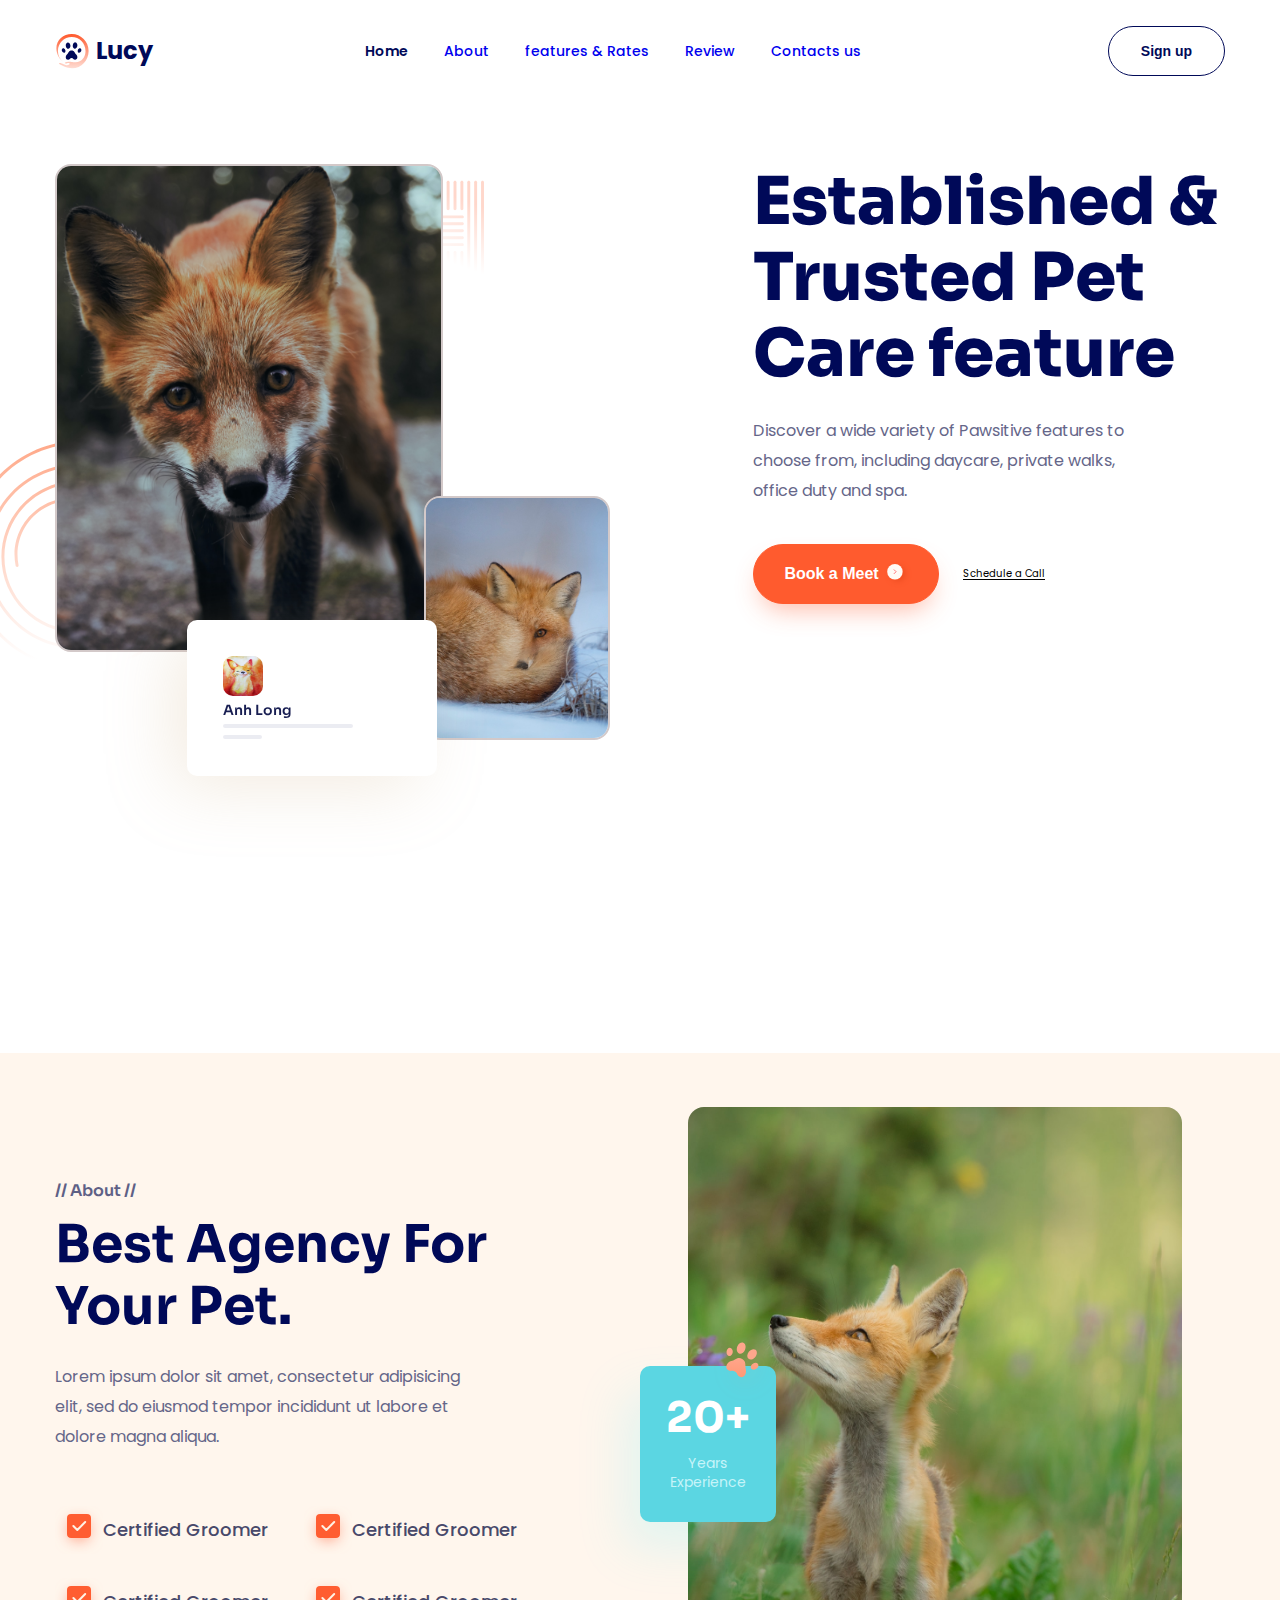
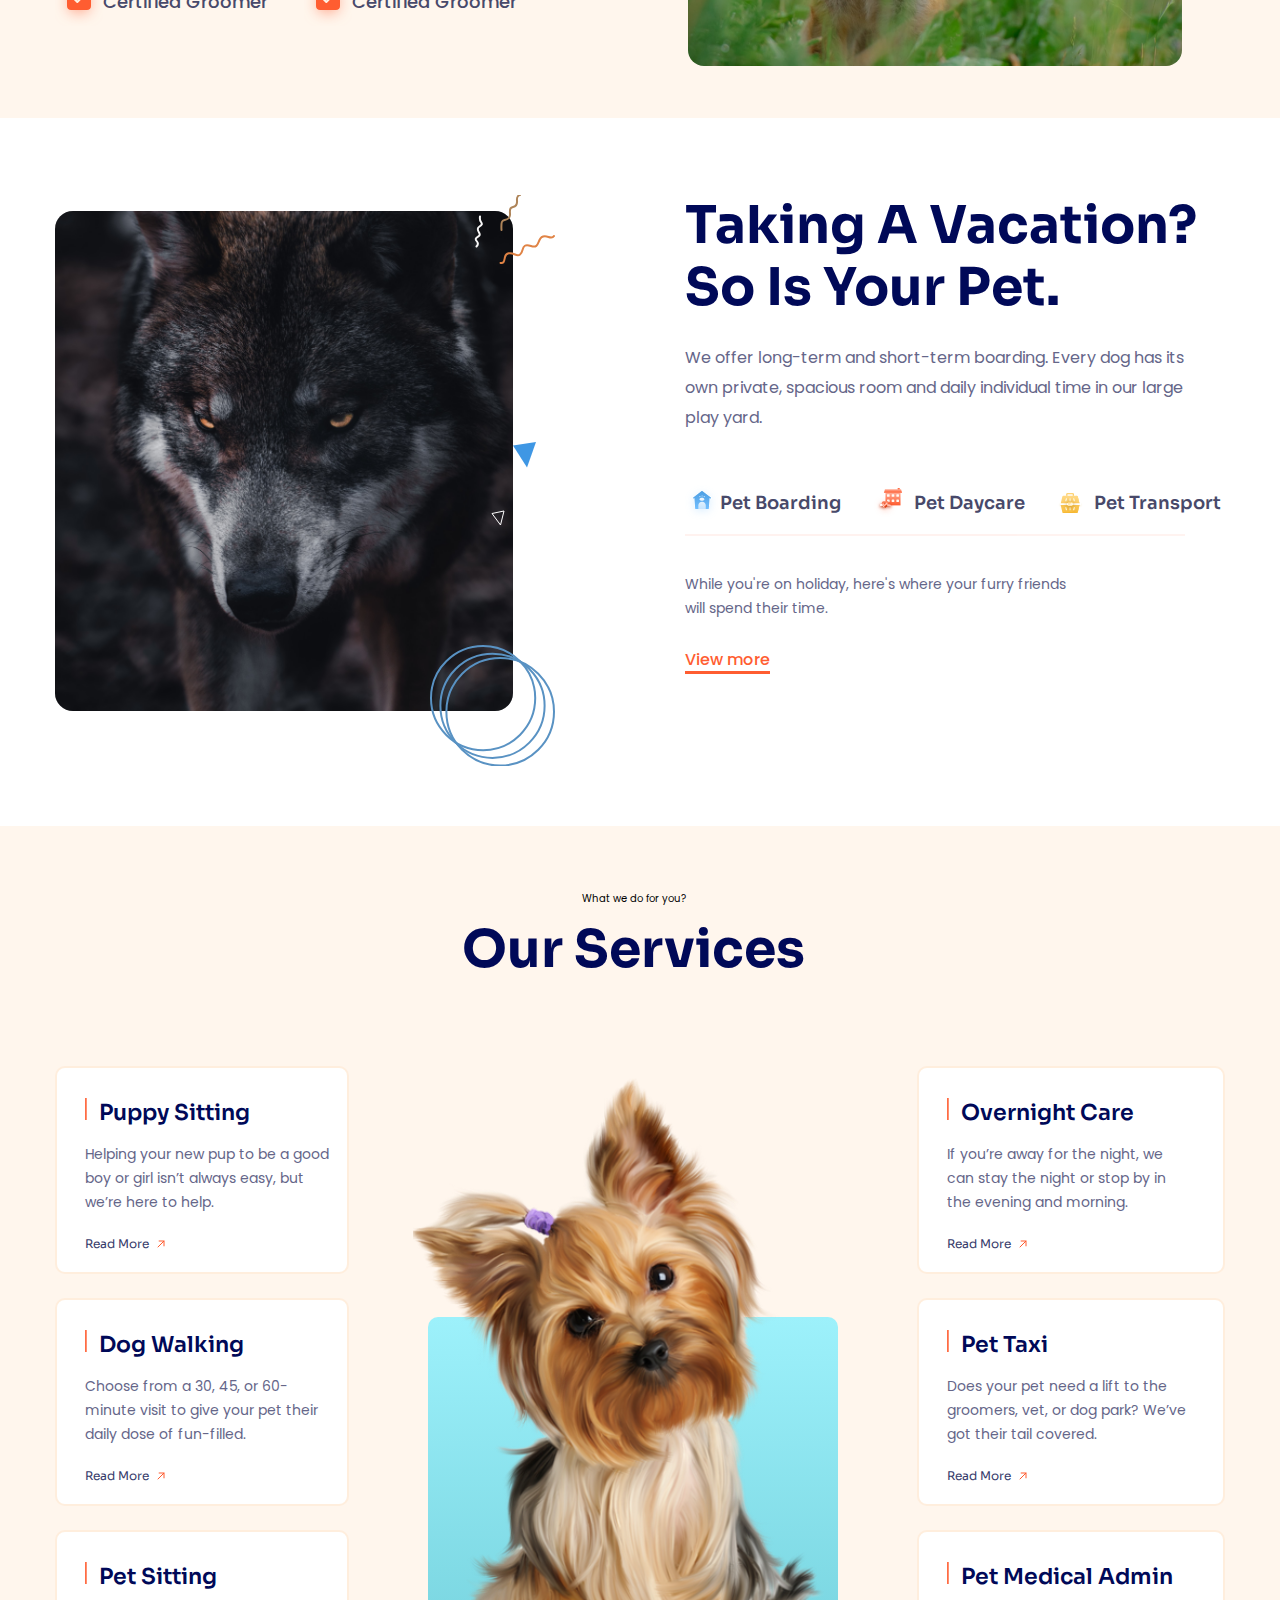
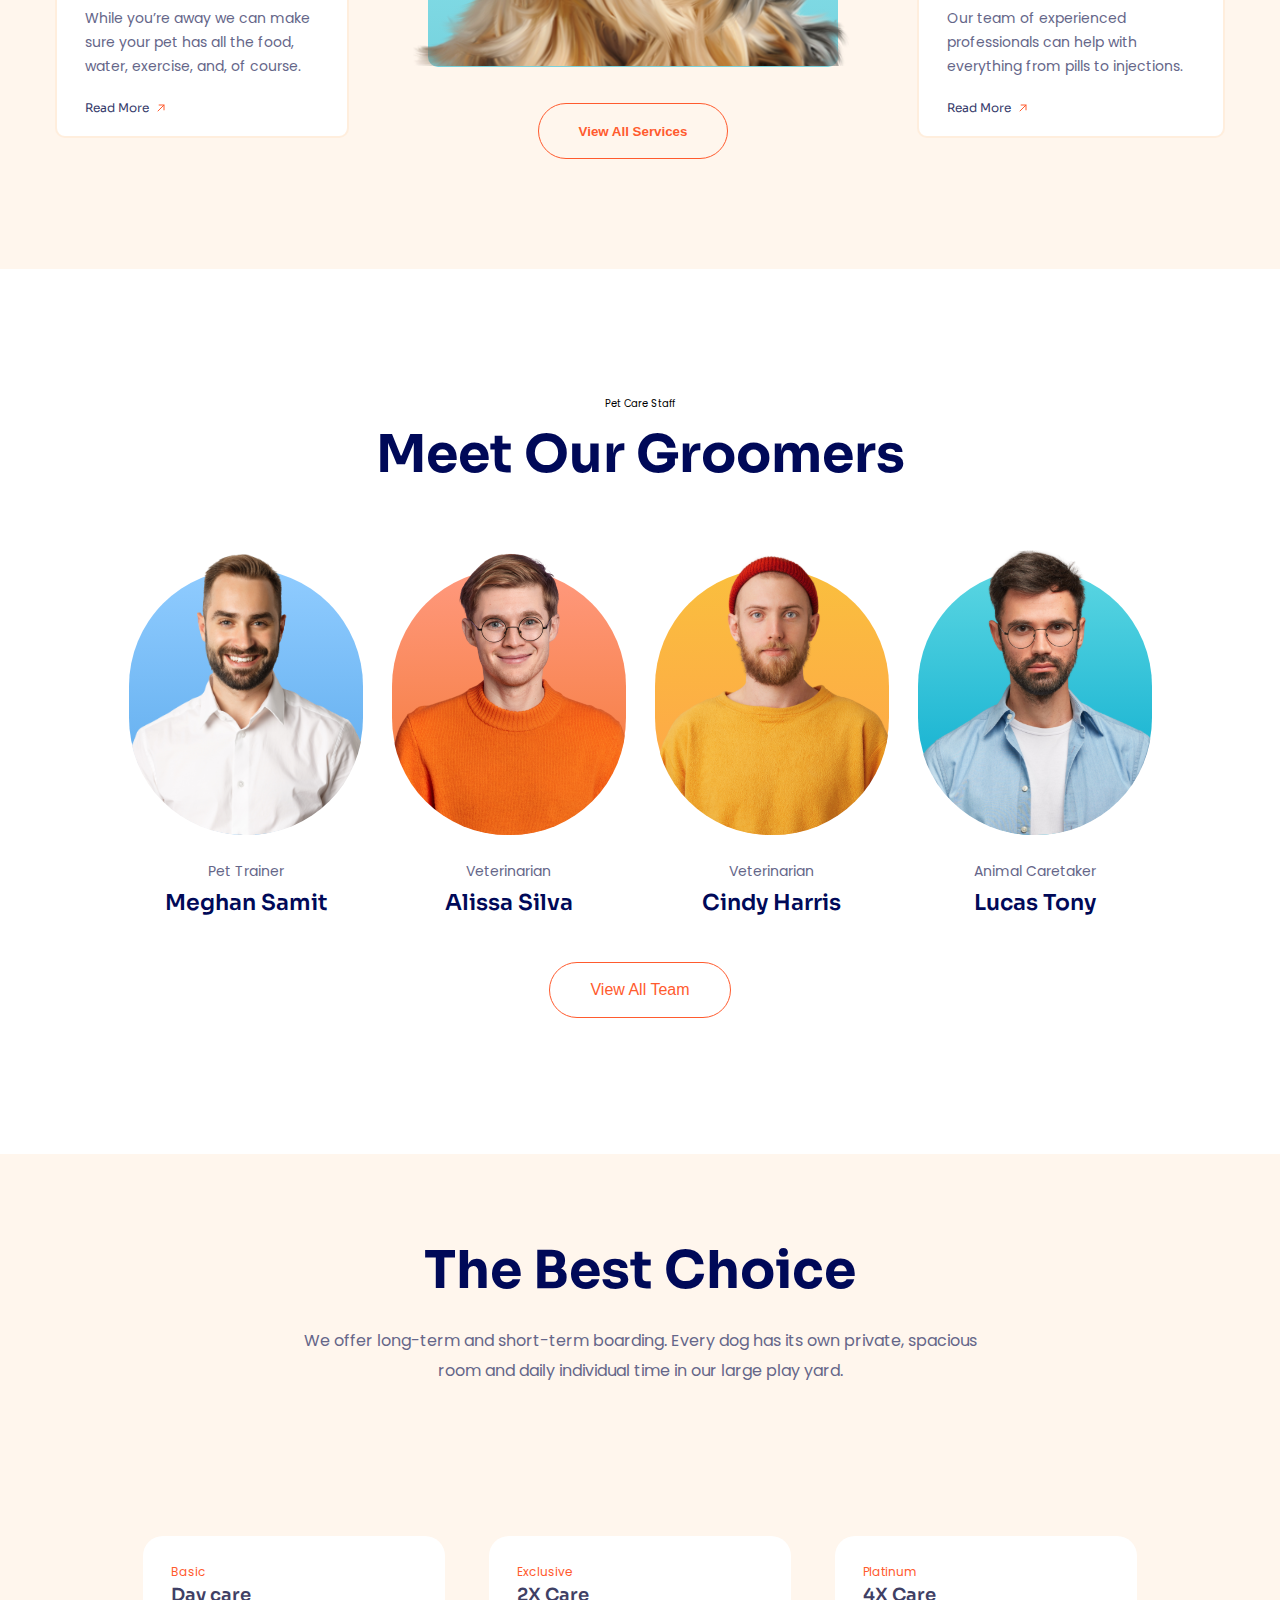
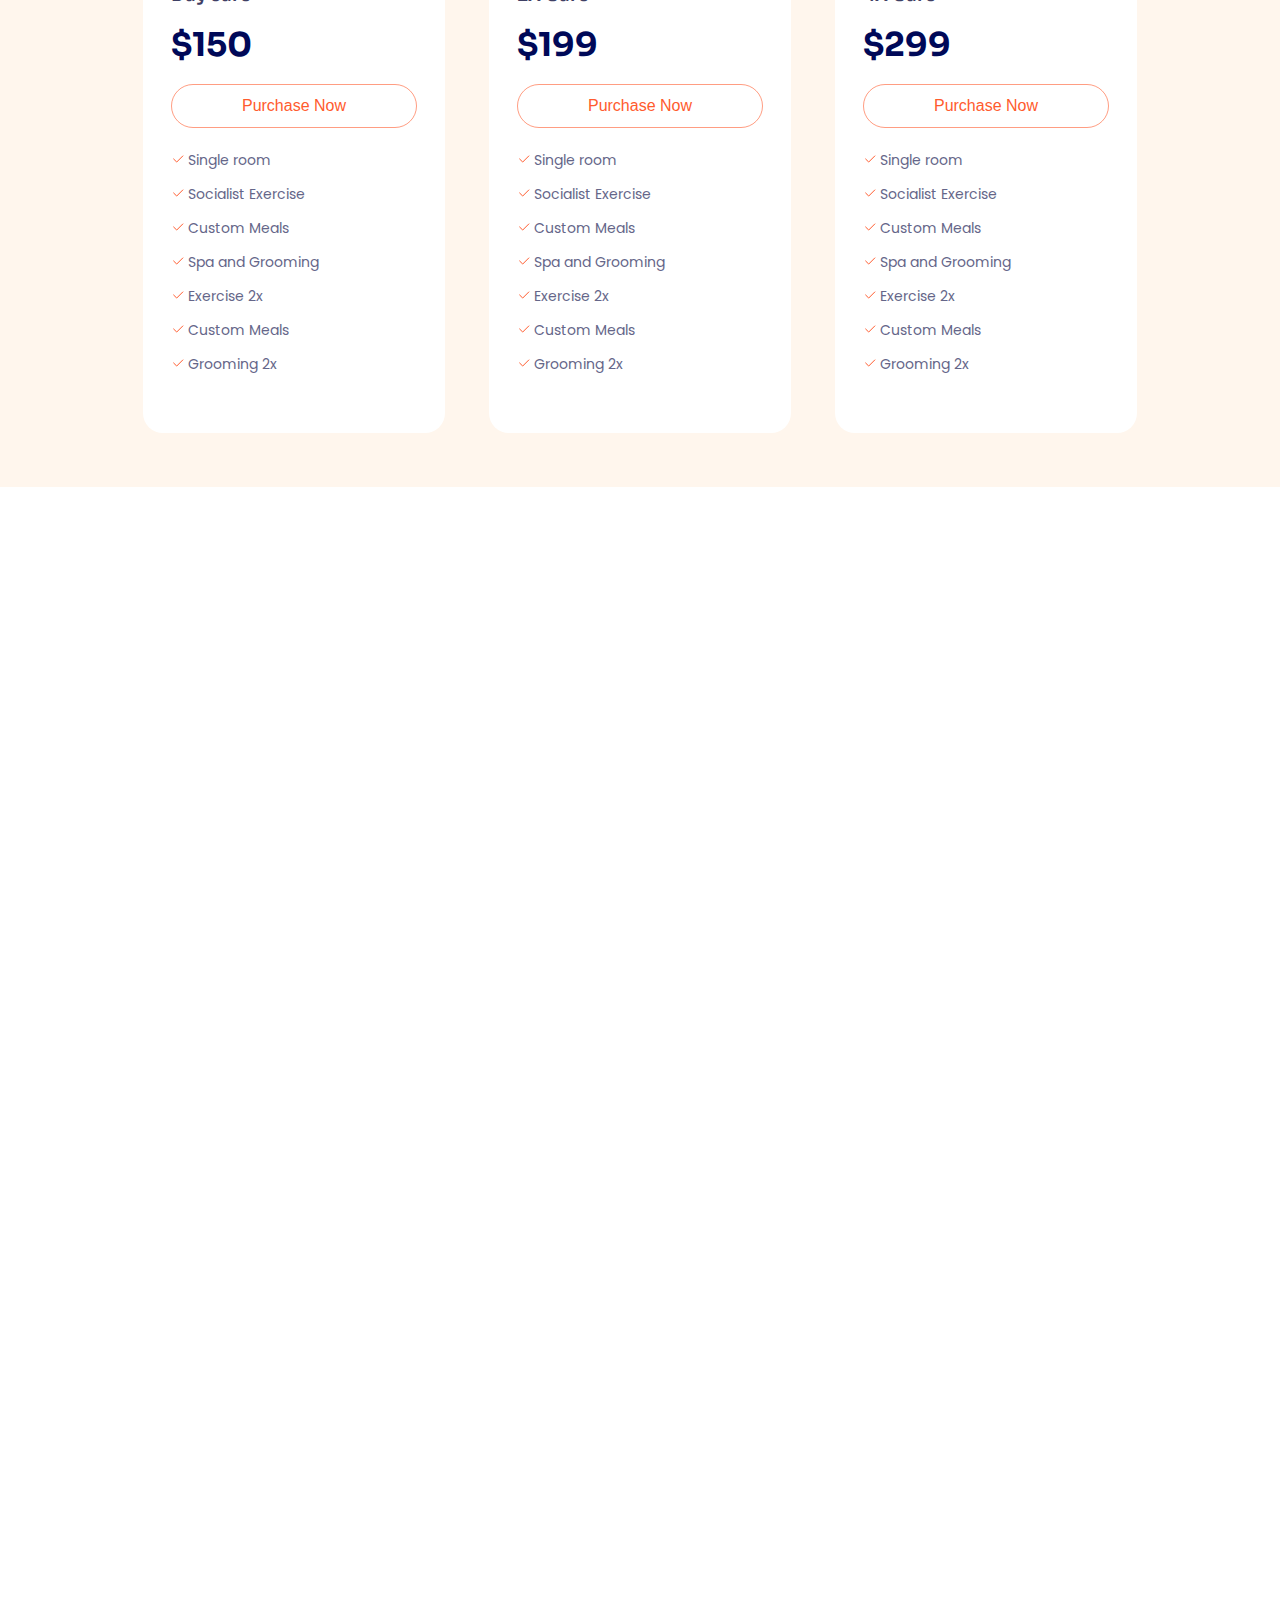
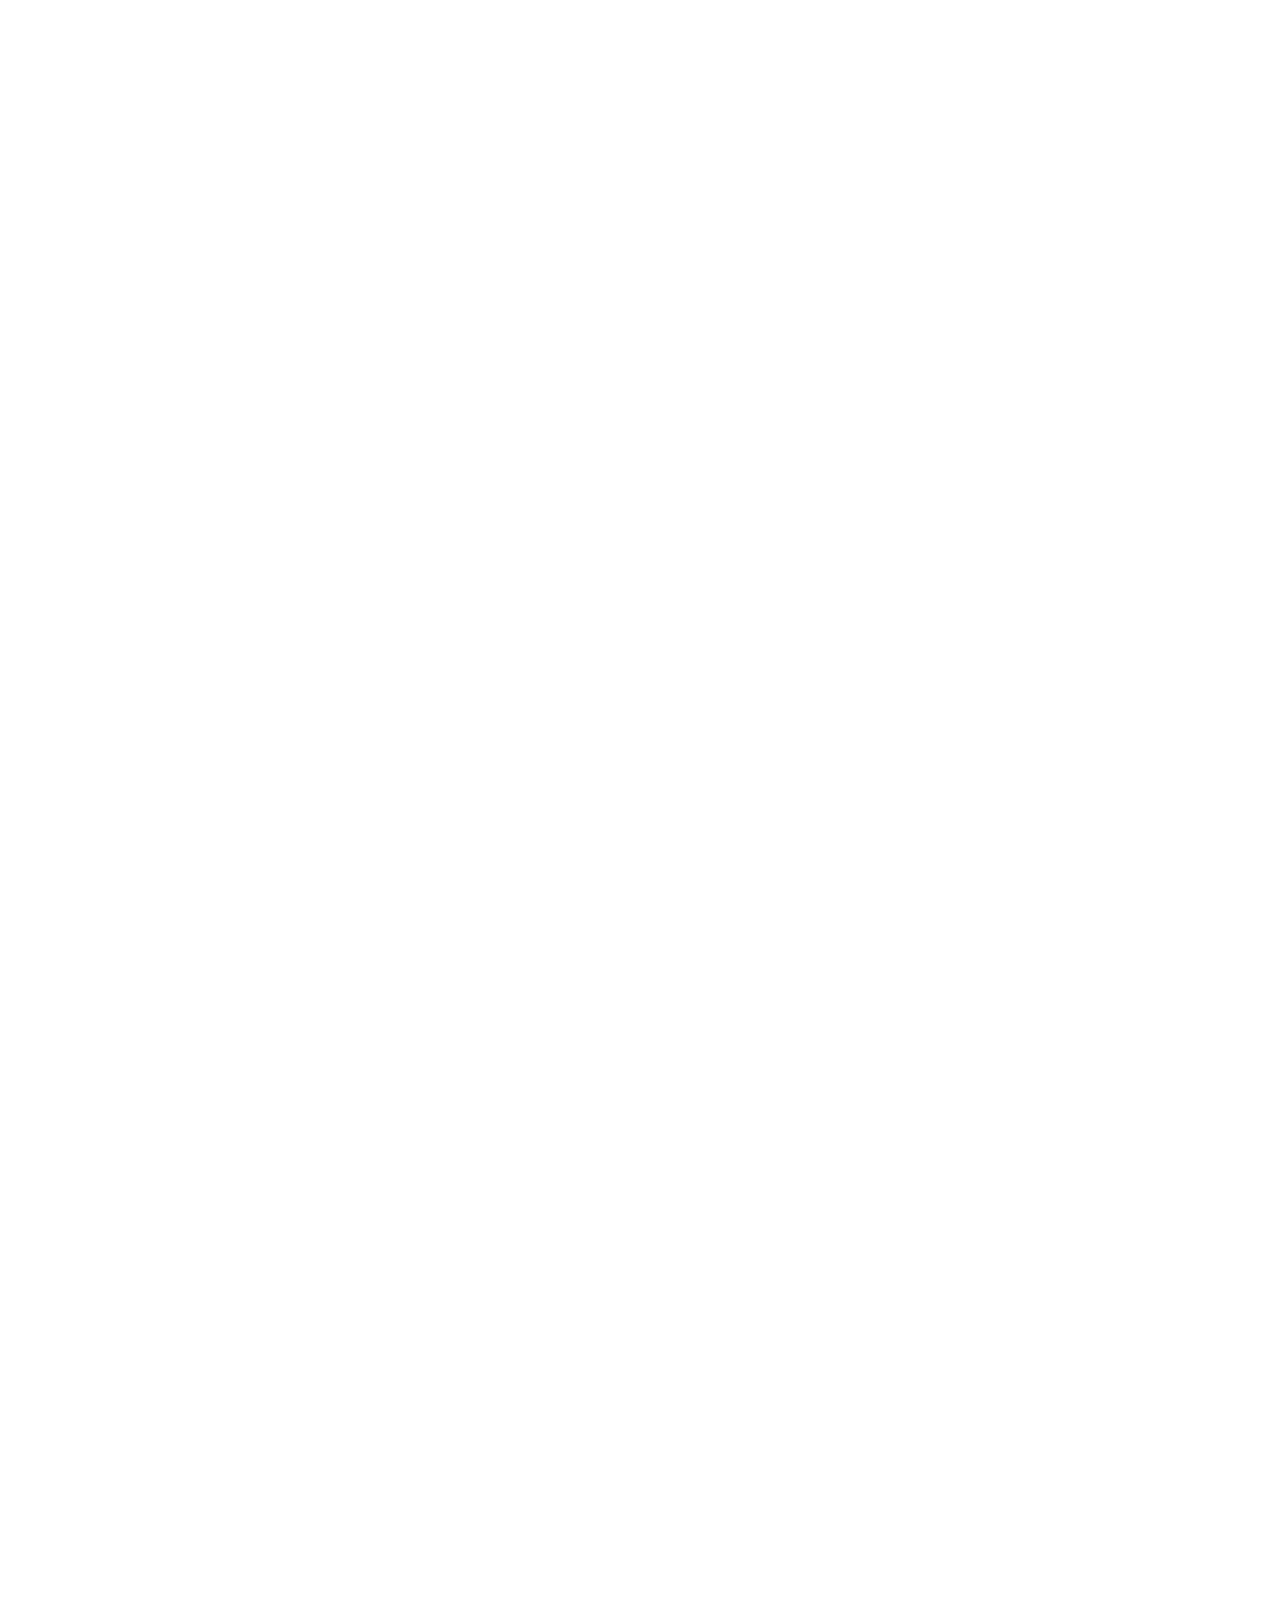
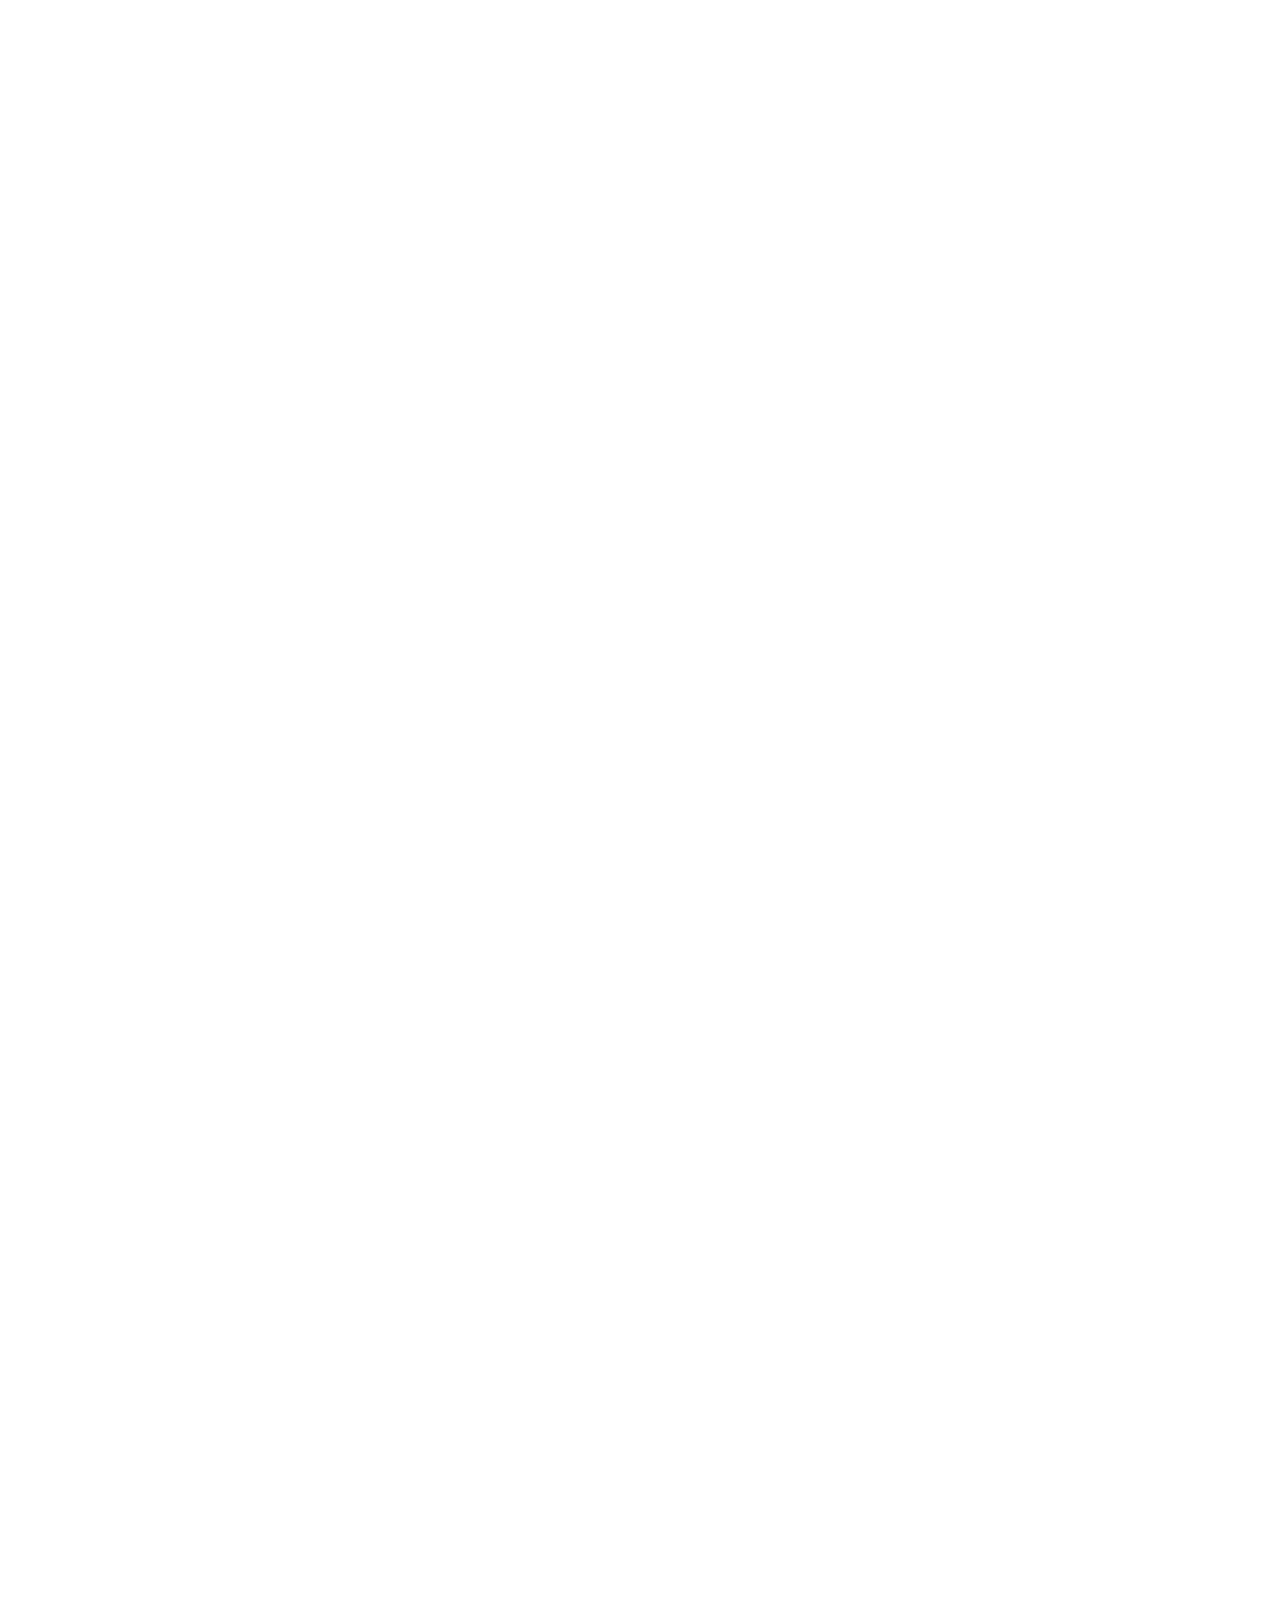
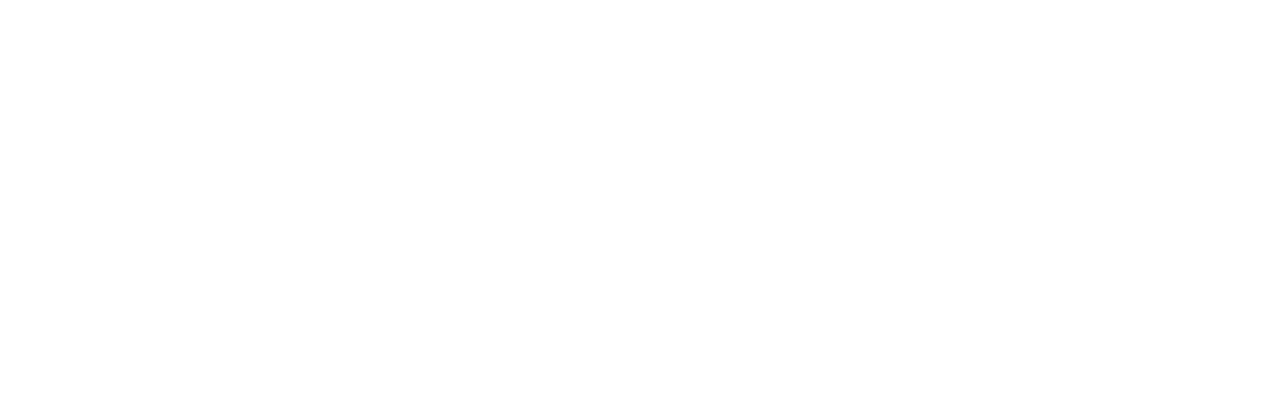
==== index.html @ 50dfb1ce "nearly complete pricing" ====
<!DOCTYPE html>
<html lang="en">
  <head>
    <meta charset="UTF-8" />
    <meta name="viewport" content="width=device-width, initial-scale=1.0" />
    <title>Lucy</title>
    <!-- CSS -->
    <link rel="stylesheet" href="./assets/css/reset.css" />
    <link rel="stylesheet" href="./assets/css/styles.css" />
    <!-- ANIMATION -->
    <link href="https://unpkg.com/aos@2.3.1/dist/aos.css" rel="stylesheet" />
    <!-- FAVICON -->
    <link
      rel="apple-touch-icon"
      sizes="57x57"
      href="./assets/favicon/apple-icon-57x57.png"
    />
    <link
      rel="apple-touch-icon"
      sizes="60x60"
      href="./assets/favicon/apple-icon-60x60.png"
    />
    <link
      rel="apple-touch-icon"
      sizes="72x72"
      href="./assets/favicon/apple-icon-72x72.png"
    />
    <link
      rel="apple-touch-icon"
      sizes="76x76"
      href="./assets/favicon/apple-icon-76x76.png"
    />
    <link
      rel="apple-touch-icon"
      sizes="114x114"
      href="./assets/favicon/apple-icon-114x114.png"
    />
    <link
      rel="apple-touch-icon"
      sizes="120x120"
      href="./assets/favicon/apple-icon-120x120.png"
    />
    <link
      rel="apple-touch-icon"
      sizes="144x144"
      href="./assets/favicon/apple-icon-144x144.png"
    />
    <link
      rel="apple-touch-icon"
      sizes="152x152"
      href="./assets/favicon/apple-icon-152x152.png"
    />
    <link
      rel="apple-touch-icon"
      sizes="180x180"
      href="./assets/favicon/apple-icon-180x180.png"
    />
    <link
      rel="icon"
      type="image/png"
      sizes="192x192"
      href="./assets/favicon/android-icon-192x192.png"
    />
    <link
      rel="icon"
      type="image/png"
      sizes="32x32"
      href="./assets/favicon/favicon-32x32.png"
    />
    <link
      rel="icon"
      type="image/png"
      sizes="96x96"
      href="./assets/favicon/favicon-96x96.png"
    />
    <link
      rel="icon"
      type="image/png"
      sizes="16x16"
      href="./assets/favicon/favicon-16x16.png"
    />
    <link rel="manifest" href="./assets/favicon/manifest.json" />
    <meta name="msapplication-TileColor" content="#ffffff" />
    <meta
      name="msapplication-TileImage"
      content="./assets/favicon/ms-icon-144x144.png"
    />
    <meta name="theme-color" content="#ffffff" />
    <!-- EMBED FONT -->
    <link rel="preconnect" href="https://fonts.googleapis.com" />
    <link rel="preconnect" href="https://fonts.gstatic.com" crossorigin />
    <link
      href="https://fonts.googleapis.com/css2?family=Poppins:wght@100;200;300;400;500;600;700;800;900&family=Sora:wght@100;200;300;400;500;600;700;800&display=swap"
      rel="stylesheet"
    />
  </head>
  <body style="height: 10000px">
    <header class="header fixed">
      <div class="container">
        <header class="header__inside">
          <div class="header__logo">
            <img
              src="./assets/img/header/logo.svg"
              alt="logo"
              class="header__logo--img"
            />
            <p class="header__logo--brand">Lucy</p>
          </div>
          <ul class="header__nav">
            <li class="header__nav--active">
              <a href="#!">Home</a>
            </li>
            <li>
              <a href="#!">About</a>
            </li>
            <li>
              <a href="#!">features & Rates</a>
            </li>
            <li>
              <a href="#!">Review</a>
            </li>
            <li>
              <a href="#!">Contacts us</a>
            </li>
          </ul>
          <button class="btn header__btn">Sign up</button>
        </header>
      </div>
    </header>
    <section class="hero">
      <div class="container">
        <section class="hero__inside">
          <figure class="hero__img--box">
            <img
              src="./assets/img/hero/img-1.jpg"
              alt=""
              class="hero__img hero__img--big"
              data-aos="fade-down"
            />
            <img
              src="./assets/img/hero/img-2.jpg"
              alt=""
              class="hero__img hero__img--small"
              data-aos="fade-down"
            />
            <div class="hero__img--card" data-aos="fade-right">
              <!-- row 2 -->
              <div class="hero__card--box">
                <img
                  src="./assets/img/hero/img-4.jpg"
                  alt=""
                  class="hero__img--avt"
                />
                <div class="card-line--box">
                  <span class="hero__img--name">Anh Long</span>
                  <div class="line-1"></div>
                  <div class="line-2"></div>
                </div>
              </div>
            </div>
            <img
              src="./assets/img/hero/Union.svg"
              alt=""
              class="hero__bg--decorate-01"
            />
            <img
              src="./assets/img/hero/Union (1).svg"
              alt=""
              class="hero__bg--decorate-02"
            />
          </figure>
          <section class="hero__text">
            <h1 class="hero__title">Established & Trusted Pet Care feature</h1>
            <p class="hero__desc">
              Discover a wide variety of Pawsitive features to choose from,
              including daycare, private walks, office duty and spa.
            </p>
            <div class="hero__button--box">
              <button class="hero__btn">
                <span>Book a Meet</span>
                <img
                  src="./assets/img/hero/icon.svg"
                  alt="icon"
                  class="hero__btn--icon"
                />
              </button>
              <a class="hero__sub-btn">Schedule a Call</a>
            </div>
          </section>
        </section>
      </div>
    </section>
    <section class="about">
      <div class="container">
        <section class="about__inside">
          <section class="about__text">
            <span class="about__slogan">// About //</span>
            <h2 class="about__title h2__title">Best Agency For Your Pet.</h2>
            <p class="about__desc desc">
              Lorem ipsum dolor sit amet, consectetur adipisicing elit, sed do
              eiusmod tempor incididunt ut labore et dolore magna aliqua.
            </p>
            <div class="about__box--experience">
              <!-- item 1 -->
              <div class="about__item">
                <img
                  src="./assets/img/about/check-icon.svg"
                  alt="checked icon"
                  class="about__icon--checkbox"
                />
                <span class="about__sub-desc">Certified Groomer</span>
              </div>
              <!-- item 2 -->
              <div class="about__item">
                <img
                  src="./assets/img/about/check-icon.svg"
                  alt="checked icon"
                  class="about__icon--checkbox"
                />
                <span class="about__sub-desc">Certified Groomer</span>
              </div>
              <!-- item 3 -->
              <div class="about__item">
                <img
                  src="./assets/img/about/check-icon.svg"
                  alt="checked icon"
                  class="about__icon--checkbox"
                />
                <span class="about__sub-desc">Certified Groomer</span>
              </div>
              <!-- item 4 -->
              <div class="about__item">
                <img
                  src="./assets/img/about/check-icon.svg"
                  alt="checked icon"
                  class="about__icon--checkbox"
                />
                <span class="about__sub-desc">Certified Groomer</span>
              </div>
            </div>
          </section>
          <figure class="about__img">
            <img
              src="./assets/img/about/fox.jpg"
              alt="fox"
              class="about__img--center"
            />
            <div class="about__card">
              <div class="about__card--number">20+</div>
              <div class="about__card--desc">Years Experience</div>
              <img
                src="./assets/img/about/footh.svg"
                alt="animal foot"
                class="about__card--foot"
              />
            </div>
          </figure>
        </section>
      </div>
    </section>
    <section class="feature">
      <div class="container">
        <section class="feature__inside">
          <figure class="feature__img--box">
            <img
              src="./assets/img/feature/wolf.jpg"
              alt="wolf"
              class="feature__img"
            />
            <img
              src="./assets/img/feature/Group 43.svg"
              alt=""
              class="icon-1"
            />
            <img
              src="./assets/img/feature/Vector 10.svg"
              alt=""
              class="icon-2"
            />
            <img
              src="./assets/img/feature/Vector 11.svg"
              alt=""
              class="icon-3"
            />
            <img
              src="./assets/img/feature/Vector 12.svg"
              alt=""
              class="icon-4"
            />
            <img
              src="./assets/img/feature/Vector 8.svg"
              alt=""
              class="icon-5"
            />
            <img
              src="./assets/img/feature/Vector 9.svg"
              alt=""
              class="icon-6"
            />
          </figure>
          <article class="feature__text">
            <h2 class="h2__title">Taking A Vacation? So Is Your Pet.</h2>
            <p class="feature__desc desc">
              We offer long-term and short-term boarding. Every dog has its own
              private, spacious room and daily individual time in our large play
              yard.
            </p>
            <div class="feature__list">
              <!-- item 1 -->
              <div class="feature__list--item">
                <img
                  src="./assets/img/feature/item-1.svg"
                  alt=""
                  class="item__img"
                />
                <span class="item__name">Pet Boarding</span>
              </div>
              <!-- item 2 -->
              <div class="feature__list--item">
                <img
                  src="./assets/img/feature/item-2.svg"
                  alt=""
                  class="item__img order-01"
                />
                <span class="item__name">Pet Daycare</span>
              </div>
              <!-- item 3 -->
              <div class="feature__list--item">
                <img
                  src="./assets/img/feature/item-3.svg"
                  alt=""
                  class="item__img order-02"
                />
                <span class="item__name">Pet Transport</span>
              </div>
            </div>
            <div class="feature__separate"></div>
            <p class="feature__sub-desc">
              While you're on holiday, here's where your furry friends will
              spend their time.
            </p>
            <a href="#!" class="feature__view-more">View more</a>
          </article>
        </section>
      </div>
    </section>
    <section class="service">
      <div class="container">
        <section class="service__inside">
          <!-- card 1 -->
          <div class="service__card service__card--01">
            <h3 class="service__sub-title">Puppy Sitting</h3>
            <p class="service__desc">
              Helping your new pup to be a good boy or girl isn’t always easy,
              but we’re here to help.
            </p>
            <div class="service__img--box">
              <span class="service__read-more">Read More</span>
              <img
                src="./assets/img/service/ArrowUpRight.svg"
                alt=""
                class="service__icon"
              />
            </div>
          </div>
          <!-- card 2 -->
          <div class="service__card service__card--02">
            <h3 class="service__sub-title">Dog Walking</h3>
            <p class="service__desc">
              Choose from a 30, 45, or 60-minute visit to give your pet their
              daily dose of fun-filled.
            </p>
            <div class="service__img--box">
              <span class="service__read-more">Read More</span>
              <img
                src="./assets/img/service/ArrowUpRight.svg"
                alt=""
                class="service__icon"
              />
            </div>
          </div>
          <!-- card 3 -->
          <div class="service__card service__card--03">
            <h3 class="service__sub-title">Pet Sitting</h3>
            <p class="service__desc">
              While you’re away we can make sure your pet has all the food,
              water, exercise, and, of course.
            </p>
            <div class="service__img--box">
              <span class="service__read-more">Read More</span>
              <img
                src="./assets/img/service/ArrowUpRight.svg"
                alt=""
                class="service__icon"
              />
            </div>
          </div>
          <!-- card 4 -->
          <div class="service__card service__card--04">
            <h3 class="service__sub-title">Overnight Care</h3>
            <p class="service__desc">
              If you’re away for the night, we can stay the night or stop by in
              the evening and morning.
            </p>
            <div class="service__img--box">
              <span class="service__read-more">Read More</span>
              <img
                src="./assets/img/service/ArrowUpRight.svg"
                alt=""
                class="service__icon"
              />
            </div>
          </div>
          <!-- card 5 -->
          <div class="service__card service__card--05">
            <h3 class="service__sub-title">Pet Taxi</h3>
            <p class="service__desc">
              Does your pet need a lift to the groomers, vet, or dog park? We’ve
              got their tail covered.
            </p>
            <div class="service__img--box">
              <span class="service__read-more">Read More</span>
              <img
                src="./assets/img/service/ArrowUpRight.svg"
                alt=""
                class="service__icon"
              />
            </div>
          </div>
          <!-- card 6 -->
          <div class="service__card service__card--06">
            <h3 class="service__sub-title">Pet Medical Admin</h3>
            <p class="service__desc">
              Our team of experienced professionals can help with everything
              from pills to injections.
            </p>
            <div class="service__img--box">
              <span class="service__read-more">Read More</span>
              <img
                src="./assets/img/service/ArrowUpRight.svg"
                alt=""
                class="service__icon"
              />
            </div>
          </div>

          <div class="service__title">
            <span class="service__desc--main">What we do for you?</span>
            <h2 class="h2__title">Our Services</h2>
          </div>
          <div class="service__img">
            <div class="service__img--bg"></div>
            <img
              src="./assets/img/service/the dog.svg"
              alt="the dog"
              class="service__img--main"
            />
            <button class="btn service__btn">View All Services</button>
          </div>
        </section>
      </div>
    </section>
    <section class="team">
      <div class="container">
        <section class="team__inside">
          <span class="team__desc">Pet Care Staff</span>
          <h2 class="team__title h2__title">Meet Our Groomers</h2>
          <div class="team__item--box">
            <!-- item 1 -->
            <div class="team__item">
              <img
                src="./assets/img/team/partner-01.svg"
                alt=""
                class="team__partner"
              />
              <div class="team__partner--bg partner--01"></div>
              <span class="team__job">Pet Trainer</span>
              <span class="team__name">Meghan Samit</span>
            </div>
            <!-- item 2 -->
            <div class="team__item">
              <img
                src="./assets/img/team/partner-02.svg"
                alt=""
                class="team__partner"
              />
              <div class="team__partner--bg partner--02"></div>
              <span class="team__job">Veterinarian</span>
              <span class="team__name">Alissa Silva</span>
            </div>
            <!-- item 3 -->
            <div class="team__item">
              <img
                src="./assets/img/team/partner-03.svg"
                alt=""
                class="team__partner"
              />
              <div class="team__partner--bg partner--03"></div>
              <span class="team__job">Veterinarian</span>
              <span class="team__name">Cindy Harris</span>
            </div>
            <!-- item 4 -->
            <div class="team__item">
              <img
                src="./assets/img/team/partner-04.svg"
                alt=""
                class="team__partner"
              />
              <div class="team__partner--bg partner--04"></div>
              <span class="team__job">Animal Caretaker</span>
              <span class="team__name">Lucas Tony</span>
            </div>
          </div>
          <button class="btn team__btn">View All Team</button>
        </section>
      </div>
    </section>
    <section class="pricing">
      <div class="container">
        <section class="pricing__inside">
          <h2 class="h2__title pricing__title">The Best Choice</h2>
          <p class="pricing__desc desc">
            We offer long-term and short-term boarding. Every dog has its own
            private, spacious room and daily individual time in our large play
            yard.
          </p>
          <div class="pricing__item--box">
            <!-- item 1 -->
            <div class="pricing__item">
              <span class="basic">Basic</span>
              <span class="day-care">Day care</span>
              <number class="number">$150</number>
              <button class="btn pricing__btn">Purchase Now</button>
              <ul class="pricing__list">
                <li>Single room</li>
                <li>Socialist Exercise</li>
                <li>Custom Meals</li>
                <li>Spa and Grooming</li>
                <li>Exercise 2x</li>
                <li>Custom Meals</li>
                <li>Grooming 2x</li>
              </ul>
            </div>
            <!-- item 2 -->
            <div class="pricing__item">
              <span class="basic">Exclusive</span>
              <span class="day-care">2X Care</span>
              <number class="number">$199</number>
              <button class="btn pricing__btn">Purchase Now</button>
              <ul class="pricing__list">
                <li>Single room</li>
                <li>Socialist Exercise</li>
                <li>Custom Meals</li>
                <li>Spa and Grooming</li>
                <li>Exercise 2x</li>
                <li>Custom Meals</li>
                <li>Grooming 2x</li>
              </ul>
            </div>
            <!-- item 3 -->
            <div class="pricing__item">
              <span class="basic">Platinum</span>
              <span class="day-care">4X Care</span>
              <number class="number">$299</number>
              <button class="btn pricing__btn">Purchase Now</button>
              <ul class="pricing__list">
                <li>Single room</li>
                <li>Socialist Exercise</li>
                <li>Custom Meals</li>
                <li>Spa and Grooming</li>
                <li>Exercise 2x</li>
                <li>Custom Meals</li>
                <li>Grooming 2x</li>
              </ul>
            </div>
          </div>
        </section>
      </div>
    </section>
    <script src="https://unpkg.com/aos@2.3.1/dist/aos.js"></script>
    <script>
      AOS.init();
    </script>
  </body>
</html>
---- assets/css/styles.css ----
* {
  box-sizing: border-box;
}

:root {
  --color-title: #000958;
  --color-desc: #656689;
}

html {
  font-family: "Poppins", sans-serif;
  font-size: 62.5%;
}

/* COMMON */

a {
  text-decoration: none;
}

.container {
  width: 1170px;
  max-width: calc(100% - 48px);
  margin: 0 auto;
}

.btn {
  height: 56px;
  padding: 0px 40px;
  background: transparent;
  border-radius: 31px;
  border: 1px solid #ff5b2e;
  cursor: pointer;
}

.h2__title {
  color: #000958;
  font-family: Sora;
  font-size: 5.2rem;
  font-weight: 700;
  line-height: 1.19231; /* 119.231% */
}

.desc {
  color: #656689;
  font-size: 1.6rem;
  font-weight: 400;
  line-height: 1.875; /* 187.5% */
}

/* ================== HEADER =================== */

.header {
  height: 84px;
  background: #ffffff;
  padding-top: 26px;
}

.header.fixed {
  position: sticky;
  z-index: 5;
  top: -19px;
  left: 0;
}

.header__inside {
  display: flex;
  align-items: center;
  height: 50px;
}

.header__logo {
  display: flex;
  align-items: center;
}

.header__logo--img {
  width: 35px;
  height: 35px;
  margin-right: 6px;
}

.header__logo--brand {
  font-size: 24px;
  color: var(--color-title);
  font-weight: 700;
}

.header__nav {
  display: flex;
  align-items: center;
  height: 50px;
  margin-left: auto;
  margin-right: 229px;
}

.header__nav li,
.header__nav--active {
  padding: 15.4px 18px;
  color: #5e6085;
  font-size: 1.4rem;
  font-weight: 500;
  line-height: 1; /* 100% */
}

.header__nav--active a {
  color: #000958;
  font-weight: 600;
}

.header__btn {
  position: relative;
  width: 117px;
  height: 50px;
  border-radius: 31px;
  border: 1px solid #000958;
  outline: none;
  padding: 0px 31px;
  color: #000958;
  font-size: 1.4rem;
  font-weight: 600;
  line-height: 1; /* 100% */
  cursor: pointer;
}

/* ================== HERO =================== */

.hero {
  width: 100%;
  height: calc(100vh + 69px);
  background: #ffffff;
}

.hero__inside {
  display: grid;
  height: 582px;
  padding: 80px 0 77px;
  grid-template-columns: 52% 1fr;
  grid-template-areas: "aa bb";
}

.hero__img--box {
  position: relative;
  height: 582px;
}

.hero__img {
  border-radius: 16px;
  object-fit: cover;
  border: 2px solid #d3c9c9;
}

.hero__img--big {
  position: absolute;
  width: 388px;
  height: 488px;
  z-index: 2;
}

.hero__img--small {
  position: absolute;
  right: 0;
  bottom: 36px;
  width: 186px;
  height: 244px;
  translate: -53px 30px;
  z-index: 2;
}

.hero__img--card {
  position: absolute;
  display: flex;
  flex-direction: column;
  width: 250px;
  height: 156px;
  border-radius: 10px;
  background: #fff;
  box-shadow: -17px 14px 68px -4px rgba(207, 174, 132, 0.25);
  padding: 17px 19px;
  translate: 132px 456px;
  z-index: 2;
}

.hero__card--box {
  position: absolute;
  grid-template-columns: 40px 1fr;
  column-gap: 11px;
  padding: 19px 17px 0;
}

.hero__img--avt {
  width: 40px;
  height: 40px;
  border-radius: 10px;
  margin-bottom: 5px;
}

.hero__img--name {
  color: #181e52;
  font-family: Sora;
  font-size: 1.4rem;
  font-weight: 600;
  line-height: 1; /* 100% */
}

.line-1,
.line-2 {
  width: 130px;
  height: 4px;
  border-radius: 10px;
  opacity: 0.08;
  background: #000958;
}

.line-1 {
  margin: 7px 0px;
}

.line-2 {
  width: 39px;
}

.hero__text {
  margin-left: 90px;
}

.hero__title {
  width: 517px;
  color: #000958;
  font-family: Sora;
  font-size: 6.6rem;
  font-weight: 800;
  line-height: 1.15152; /* 115.152% */
}

.hero__desc {
  width: 391px;
  color: #656689;
  font-size: 1.6rem;
  font-weight: 400;
  line-height: 1.875; /* 187.5% */
  margin: 24px 0px 38px;
}

.hero__button--box {
  display: flex;
  align-items: center;
}

.hero__btn {
  display: flex;
  align-items: center;
  height: 60px;
  padding: 0px 30px;
  border-radius: 31px;
  background: #ff5b2e;
  border: 1px solid #ff5b2e;
  box-shadow: 0px 13px 26px -8px rgba(255, 91, 46, 0.42);
}

.hero__btn span {
  color: #fff;
  font-size: 1.6rem;
  font-weight: 600;
  line-height: 1; /* 100% */
}

.hero__btn--icon {
  width: 20px;
  height: 20px;
  scale: 1.5;
  margin-left: 9px;
}

.hero__sub-btn {
  border-bottom: 1px solid #000;
  margin-left: 24px;
}

.hero__bg--decorate-01 {
  position: absolute;
  width: 230.962px;
  height: 230.962px;
  translate: -89px 276px;
  animation: around 3s infinite;
}

@keyframes around {
  0% {
    rotate: 0;
  }
  25% {
    rotate: 90deg;
  }
  50% {
    rotate: 180deg;
  }
  75% {
    rotate: 270deg;
  }
  100% {
    rotate: 360deg;
  }
}

.hero__bg--decorate-02 {
  position: absolute;
  width: 50.346px;
  height: 100.83px;
  top: 16px;
  right: 179px;
  animation: light 0.3s infinite;
}

@keyframes light {
  0% {
    color: inherit;
  }
  100% {
    color: red;
  }
}

/* ================== HERO =================== */

.about {
  height: 665px;
  background: #fff6ed;
  padding: 53px 0px;
}

.about__inside {
  display: grid;
  align-items: center;
  height: 559px;
  column-gap: 108px;
  grid-template-columns: 477px 1fr;
  grid-template-areas: "aa bb";
}

.about__title {
  margin-top: 15px;
}

.about__desc {
  width: 431px;
  margin: 24px 0px 54px;
}

.about__slogan {
  color: #5e6085;
  font-family: Sora;
  font-size: 1.6rem;
  font-weight: 600;
  line-height: 1; /* 100% */
}

.about__box--experience {
  display: grid;
  width: 447px;
  height: 82px;
  grid-template: 1fr 1fr / 1fr 1fr;
  gap: 24px 36px;
}

.about__item {
  display: flex;
  align-items: center;
  justify-content: center;
  white-space: nowrap;
}

.about__sub-desc {
  color: #48496a;
  font-size: 1.8rem;
  font-weight: 500;
  line-height: 1; /* 100% */
}

.about__img {
  position: relative;
}

.about__img--center {
  position: absolute;
  translate: 48px -279px;
  width: 494px;
  height: 559px;
  border-radius: 16px;
  background: linear-gradient(180deg, #fce0ef 0%, #fac3d1 100%);
  object-fit: cover;
}

.about__card {
  position: absolute;
  translate: 0px -20px;
  width: 136px;
  height: 156px;
  border-radius: 10px;
  background: #5bd6e2;
  box-shadow: -15px 26px 48px 0px rgba(85, 240, 255, 0.17);
  padding: 31px 26px;
}

.about__card--number {
  color: #fff;
  text-align: center;
  font-family: Sora;
  font-size: 4.2rem;
  font-weight: 700;
  line-height: 1; /* 100% */
  margin-bottom: 14px;
}

.about__card--desc {
  width: 83px;
  color: #c6f4f9;
  text-align: center;
  font-size: 1.4rem;
  font-weight: 400;
  line-height: 1.42857; /* 142.857% */
}

.about__card--foot {
  position: absolute;
  top: -18px;
  left: 87px;
  width: 40px;
  height: 40px;
  scale: 2;
}

/* ================== FEATURE =================== */

.feature {
  height: 708px;
  background: #ffffff;
  padding: 77px 0px 60px;
}

.feature__inside {
  display: grid;
  height: 571px;
  column-gap: 130px;
  grid-template-columns: 500px 1fr;
}

.feature__img--box {
  position: relative;
}

.feature__img {
  position: absolute;
  translate: 0 16px;
  width: 458px;
  height: 500px;
  border-radius: 18px;
  background: #c4c4c4;
  object-fit: cover;
}

.icon-1,
.icon-2,
.icon-3,
.icon-4,
.icon-5,
.icon-6 {
  position: absolute;
}

.icon-1 {
  right: 0;
  bottom: 0;
}

.icon-2 {
  right: 72px;
  top: 20px;
}

.icon-3 {
  right: 19px;
  top: 247px;
}

.icon-4 {
  right: 50px;
  bottom: 240px;
}

.icon-5 {
  right: 34px;
}

.icon-6 {
  right: 0;
  top: 40px;
}

.feature__desc {
  width: 511px;
  margin: 24px 0px 52px;
}

.feature__list {
  display: grid;
  width: 500px;
  grid-template-columns: 1fr 1fr 1fr;
  column-gap: 33px;
}

.feature__list--item {
  display: flex;
  align-items: center;
}

.order-01,
.order-02 {
  margin-right: 11px;
}

.item__name {
  color: #48496a;
  font-family: Sora;
  font-size: 1.8rem;
  font-weight: 600;
  line-height: 1; /* 100% */
  white-space: nowrap;
}

.feature__separate {
  position: relative;
  width: 500px;
  height: 2px;
  opacity: 0.07;
  margin: 14px 0px 36px;
  background: #ff5b2e;
}

.feature__separate::before {
  position: absolute;
  content: "";
  display: inline-block;
  top: 0;
  left: 0;
  width: 95px;
  height: 2px;
  background: #ff5b2e;
}

.feature__sub-desc {
  width: 391px;
  color: #656689;
  font-size: 1.4rem;
  font-weight: 400;
  line-height: 1.71429; /* 171.429% */
  margin-bottom: 32px;
}

.feature__view-more {
  color: #ff5d31;
  font-size: 1.6rem;
  font-weight: 500;
  line-height: 1; /* 100% */
  border-bottom: 3px solid #ff5d31;
}

/* ================== SERVICE =================== */

.service {
  width: 100%;
  height: 1043px;
  background: #fff6ed;
  padding: 68px 0px 120px;
}

.service__inside {
  display: grid;
  grid-template-columns: 294px 440px 1fr;
  grid-template-rows: 148px repeat(3, 208px);
  grid-auto-rows: 1fr;
  gap: 24px 64px;
  grid-auto-flow: row;
  justify-items: stretch;
  grid-template-areas:
    "card--01 service__title card--04"
    "card--01 service__img card--04"
    "card--02 service__img card--05"
    "card--03 service__img card--06";
  width: 1170px;
  height: 0px;
}

.service__card {
  height: 208px;
  border-radius: 10px;
  border: 2px solid rgba(255, 188, 122, 0.26);
  padding: 30px 22px 30px 28px;
  background: #fff;
}

.service__card--01 {
  display: grid;
  grid-auto-columns: 1fr;
  gap: 0px 0px;
  grid-auto-flow: row;
  grid-area: card--01;
  translate: 0 172px;
}

.service__card--02 {
  grid-area: card--02;
}

.service__card--03 {
  grid-area: card--03;
}

.service__card--04 {
  display: grid;
  grid-auto-columns: 1fr;
  gap: 0px 0px;
  grid-auto-flow: row;
  grid-area: card--04;
  translate: 0 172px;
}

.service__card--05 {
  grid-area: card--05;
}

.service__card--06 {
  grid-area: card--06;
}

.service__title {
  grid-area: service__title;
}

.service__img {
  grid-area: service__img;
}

.service__sub-title {
  color: #000958;
  font-family: Sora;
  font-size: 2.2rem;
  font-weight: 600;
  line-height: 1; /* 100% */
}

.service__sub-title::before {
  content: "";
  display: inline-block;
  width: 2px;
  height: 22px;
  background: linear-gradient(90deg, #ff5b2e 0.39%, #ffa187 100.29%);
  margin-right: 12px;
}

.service__desc {
  width: 244px;
  color: #656689;
  font-size: 1.4rem;
  font-weight: 400;
  line-height: 1.71429; /* 171.429% */
  margin: 18px 0px 24px;
}

.service__img--box {
  display: flex;
  align-items: center;
}

.service__read-more {
  color: #34396a;
  font-family: Sora;
  font-size: 1.2rem;
  font-weight: 400;
  line-height: 1; /* 100% */
}

.service__icon {
  margin-left: 6px;
}

.service__title {
  display: flex;
  flex-direction: column;
  align-items: center;
}

.service__desc--main {
  margin-bottom: 15px;
}

.service__img {
  position: relative;
  display: flex;
  flex-direction: column;
  align-items: center;
}

.service__img--bg {
  position: absolute;
  bottom: 71px;
  width: 410px;
  height: 350px;
  border-radius: 10px;
  background: linear-gradient(180deg, #9df1fb 0%, #73d0db 108.14%);
}

.service__img--main {
  position: absolute;
  bottom: 72px;
}

.service__btn {
  position: absolute;
  bottom: -21px;
  color: #ff5b2e;
  font-weight: 600;
}

/* ================== TEAM =================== */

.team {
  height: 885px;
  background: #fff;
}

.team__inside {
  display: flex;
  flex-direction: column;
  align-items: center;
  padding: 130px 0px;
}

.team__item--box {
  display: grid;
  grid-template-columns: repeat(4, 1fr);
  gap: 0px 29px;
  grid-auto-flow: row;
  justify-items: stretch;
  height: 383px;
}

.team__item {
  position: relative;
  display: flex;
  flex-direction: column;
  align-items: center;
  justify-content: flex-end;
}

.team__title {
  margin: 15px 0px 45px;
}

.team__partner {
  z-index: 2;
  border-radius: 115px;
}

.team__job {
  margin: 29px 0px 14px;
  color: #656689;
  font-size: 1.4rem;
  font-weight: 400;
  line-height: 1; /* 100% */
}

.team__name {
  color: #000958;
  font-family: Sora;
  font-size: 2.2rem;
  font-weight: 600;
  line-height: 1; /* 100% */
}

.team__partner--bg {
  width: 234px;
  height: 266px;
  border-radius: 129.5px;
}

.partner--01 {
  position: absolute;
  background: linear-gradient(180deg, #90ccff 0%, #59a8eb 95.96%);
  translate: 0 -79px;
}

.partner--02 {
  position: absolute;
  background: linear-gradient(180deg, #ff997e 0%, #f3752e 100%);
  translate: 0 -79px;
}

.partner--03 {
  position: absolute;
  background: linear-gradient(180deg, #fabf3e 0%, #ffa14a 100%);
  translate: 0 -79px;
}

.partner--04 {
  position: absolute;
  background: linear-gradient(180deg, #5bd6e2 0%, #00a7cc 100%);
  translate: 0 -79px;
}

.team__btn {
  color: #ff5b2e;
  font-size: 1.6rem;
  font-weight: 500;
  line-height: 1; /* 100% */
  margin-top: 48px;
}

/* ================== PRICING =================== */

.pricing {
  height: 933px;
  background: #fff6ed;
}

.pricing__inside {
  display: flex;
  flex-direction: column;
  align-items: center;
  padding: 86px 0px;
}

.pricing__desc {
  width: 709px;
  margin: 24px 0px 150px;
  text-align: center;
}

.pricing__item--box {
  display: grid;
  grid-template-columns: repeat(3, 1fr);
  grid-auto-columns: 1fr;
  gap: 0px 44px;
  grid-auto-flow: row;
  justify-items: stretch;
  width: 994px;
  height: 465px;
}

.pricing__item {
  display: flex;
  flex-direction: column;
  padding: 30px 28px 43px;
  border-radius: 20px;
  background: #fff;
}

.basic {
  color: #ff5b2e;
  font-size: 1.2rem;
  font-weight: 400;
  line-height: 1; /* 100% */
}

.day-care {
  color: #3f4065;
  font-family: Sora;
  font-size: 1.8rem;
  font-weight: 600;
  line-height: 1; /* 100% */
  margin: 8px 0px 24px;
}

.pricing__btn {
  width: 246px;
  height: 44px;
  border-radius: 39px;
  border: 1px solid rgba(255, 91, 46, 0.6);
  color: #ff5b2e;
  font-size: 1.6rem;
  font-weight: 500;
  line-height: 1; /* 100% */
  margin: 22px 0px 24px;
}

.number {
  color: #000958;
  font-family: Sora;
  font-size: 3.3rem;
  font-weight: 700;
  line-height: 1.0303; /* 103.03% */
}

.pricing li {
  display: flex;
  align-items: center;
  color: #656689;
  font-size: 1.4rem;
  font-weight: 400;
  line-height: 1; /* 100% */
  margin-bottom: 18px;
}

.pricing__list li::before {
  content: url(/assets/img/pricing/Check.svg);
  margin-right: 3px;
}
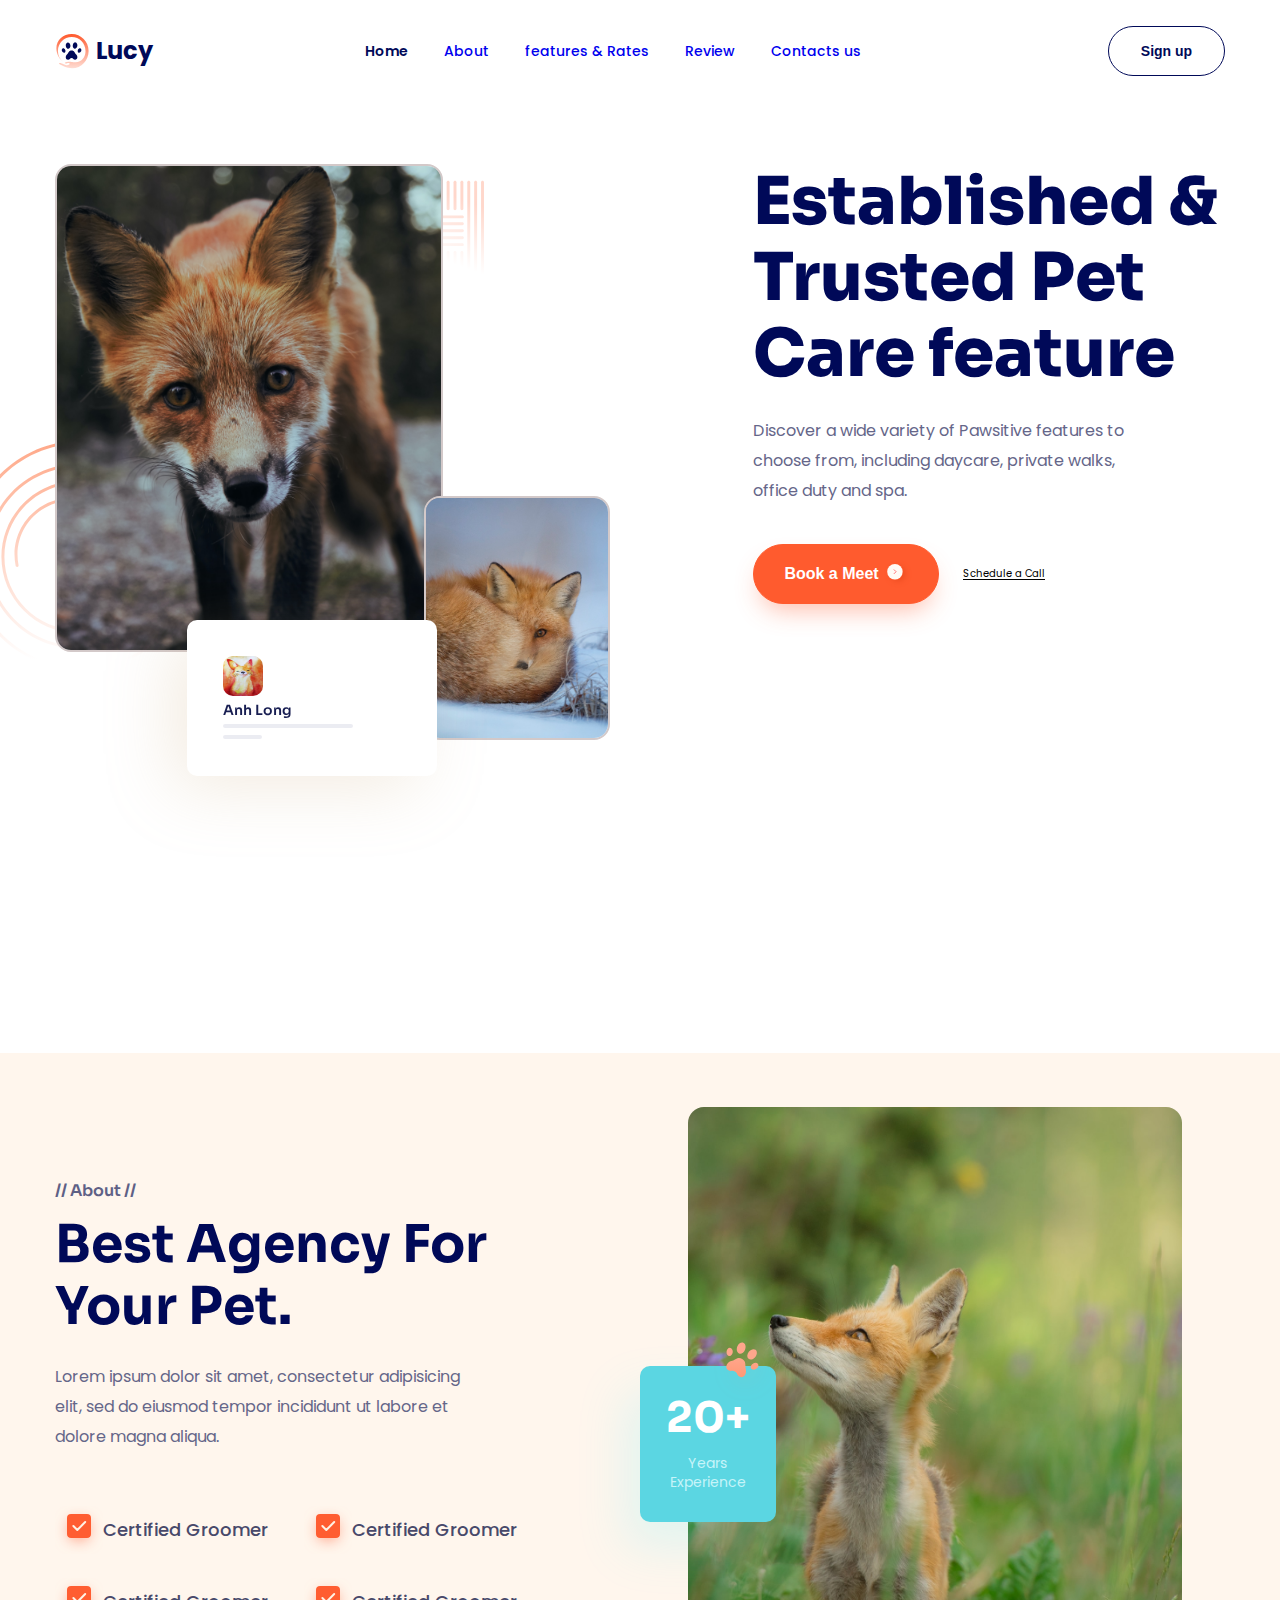
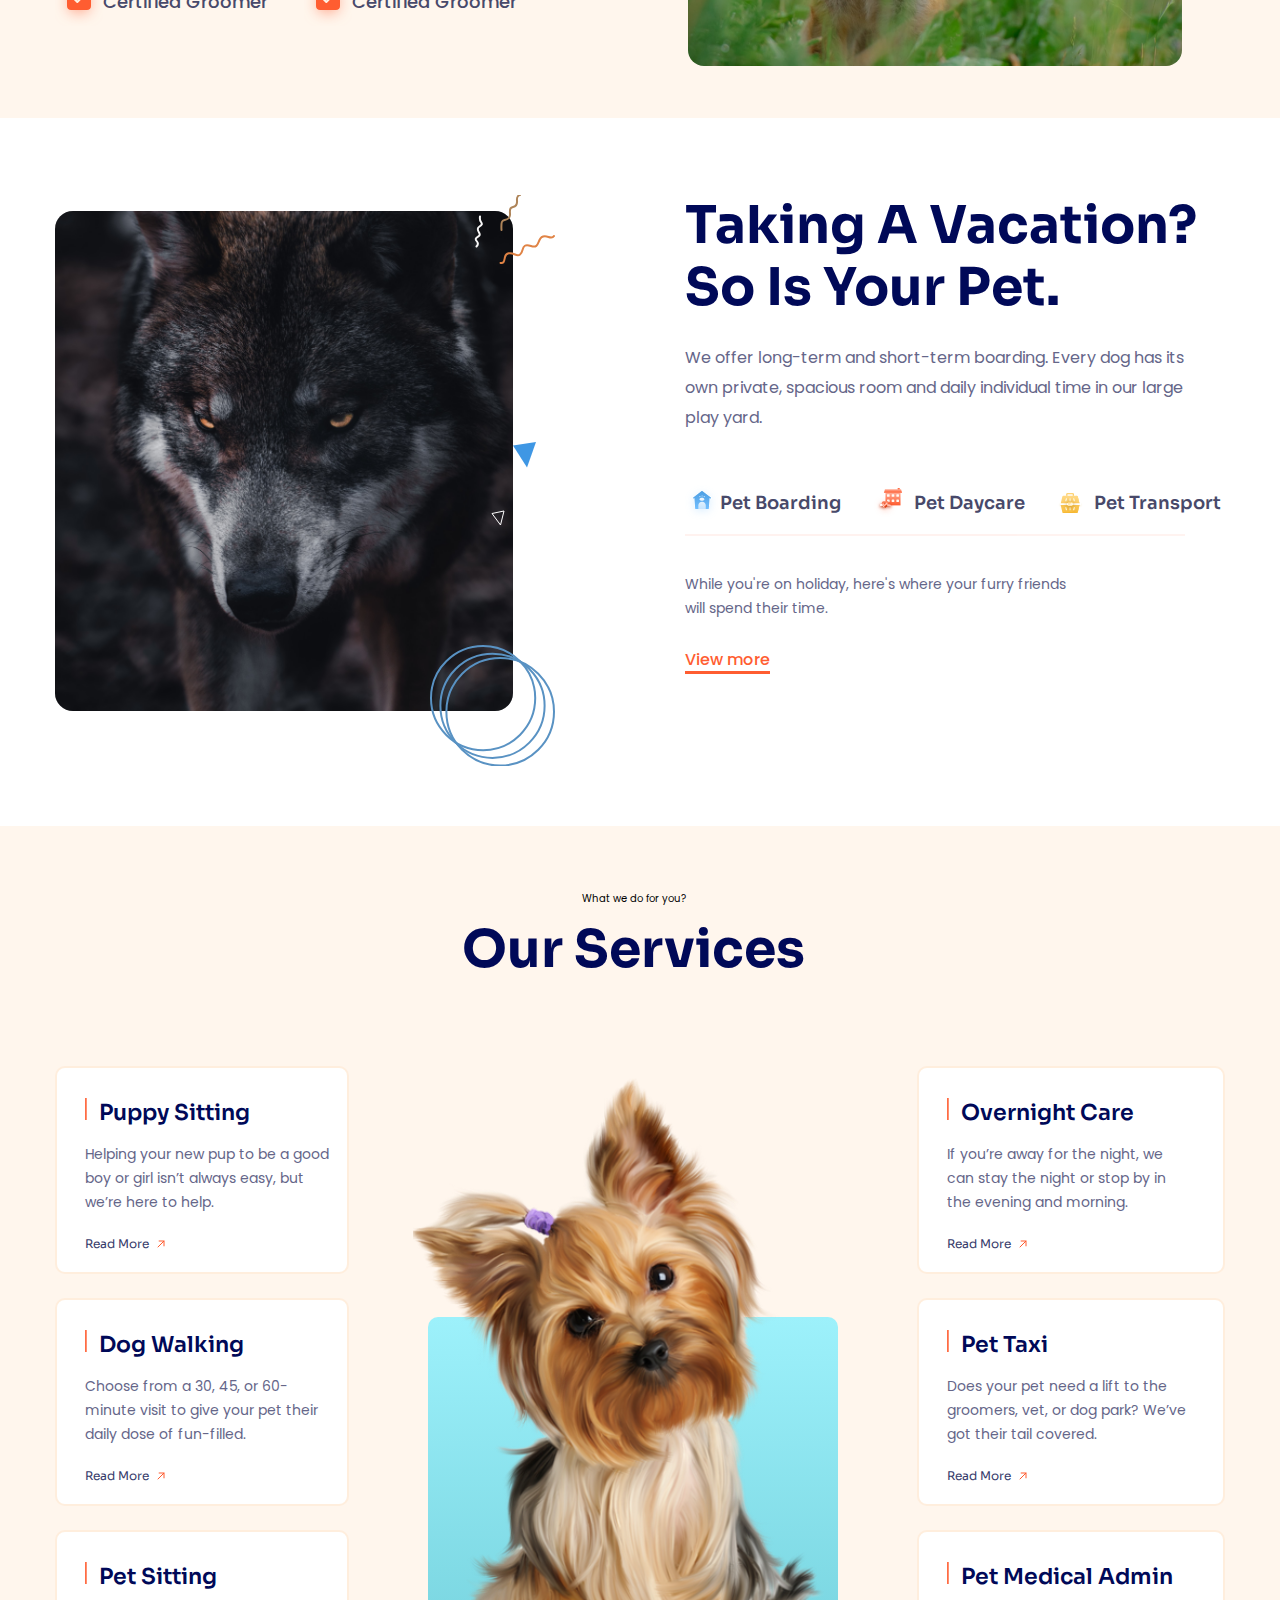
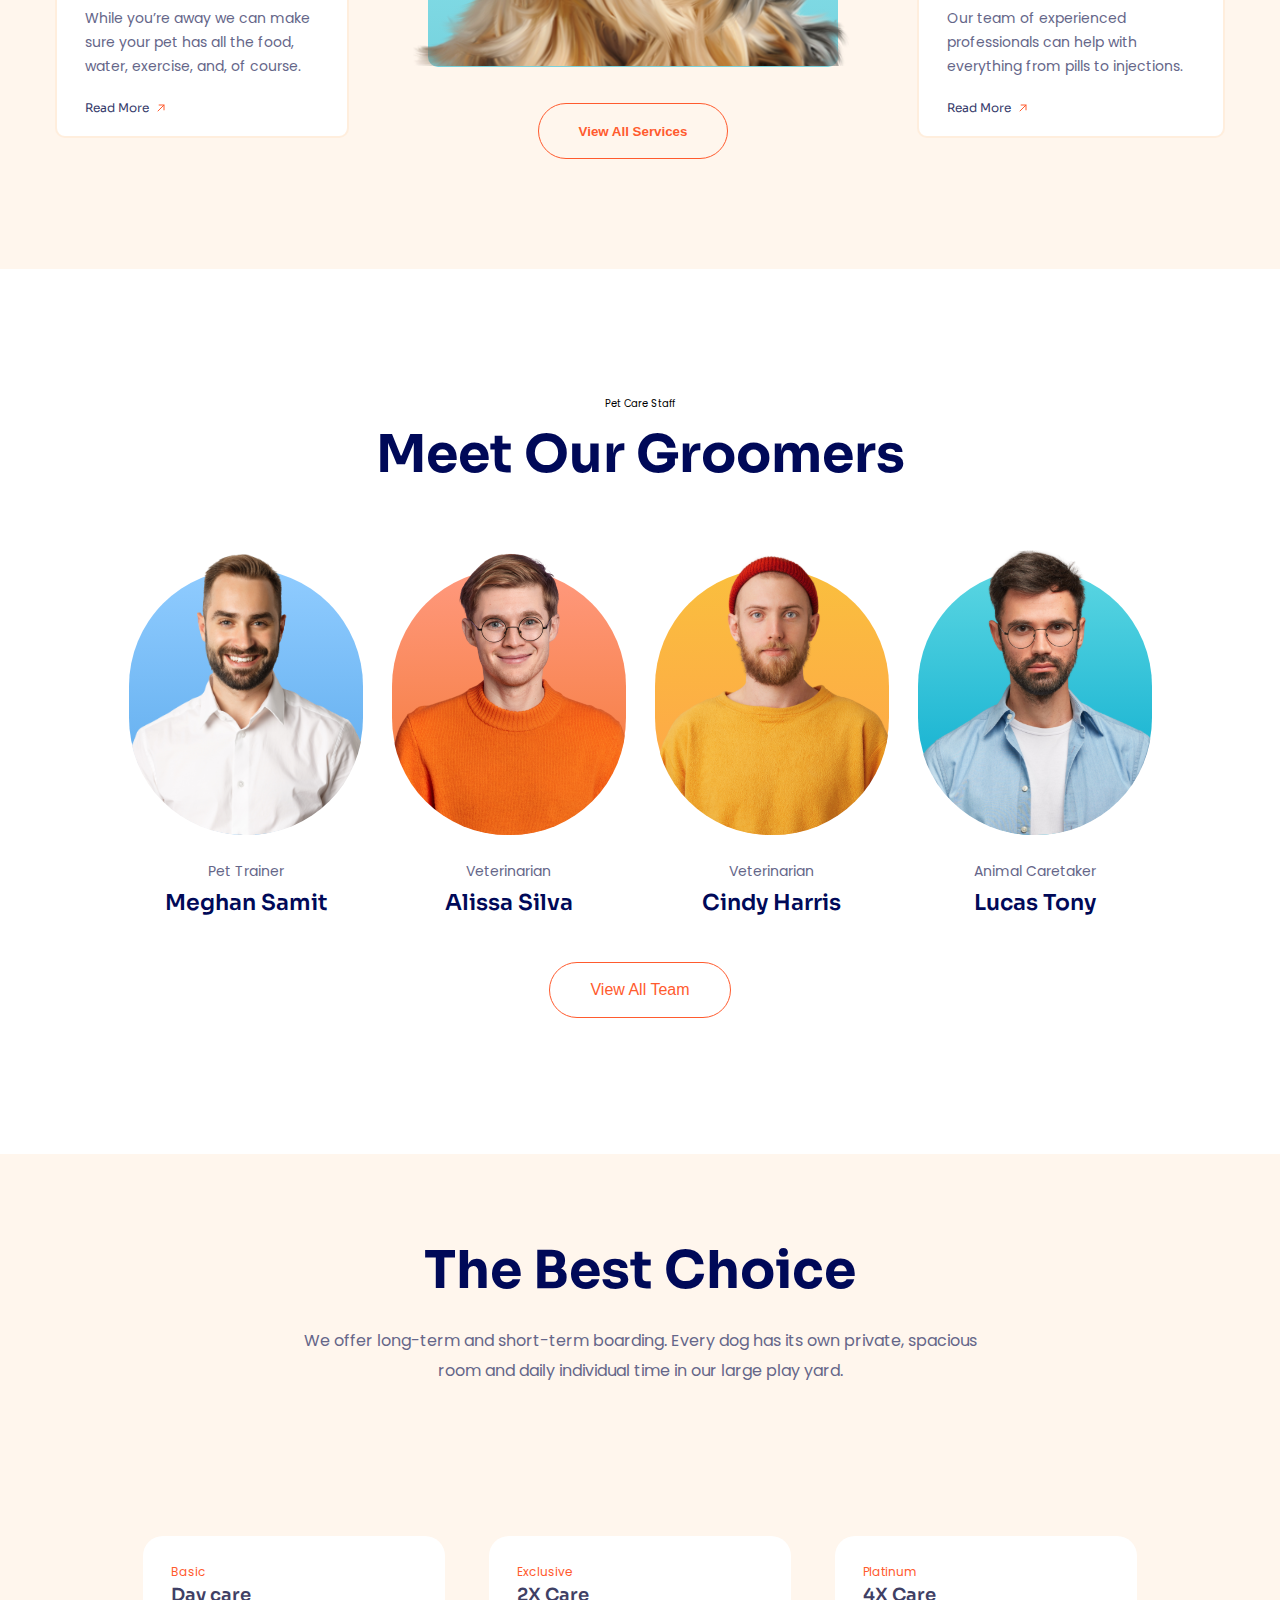
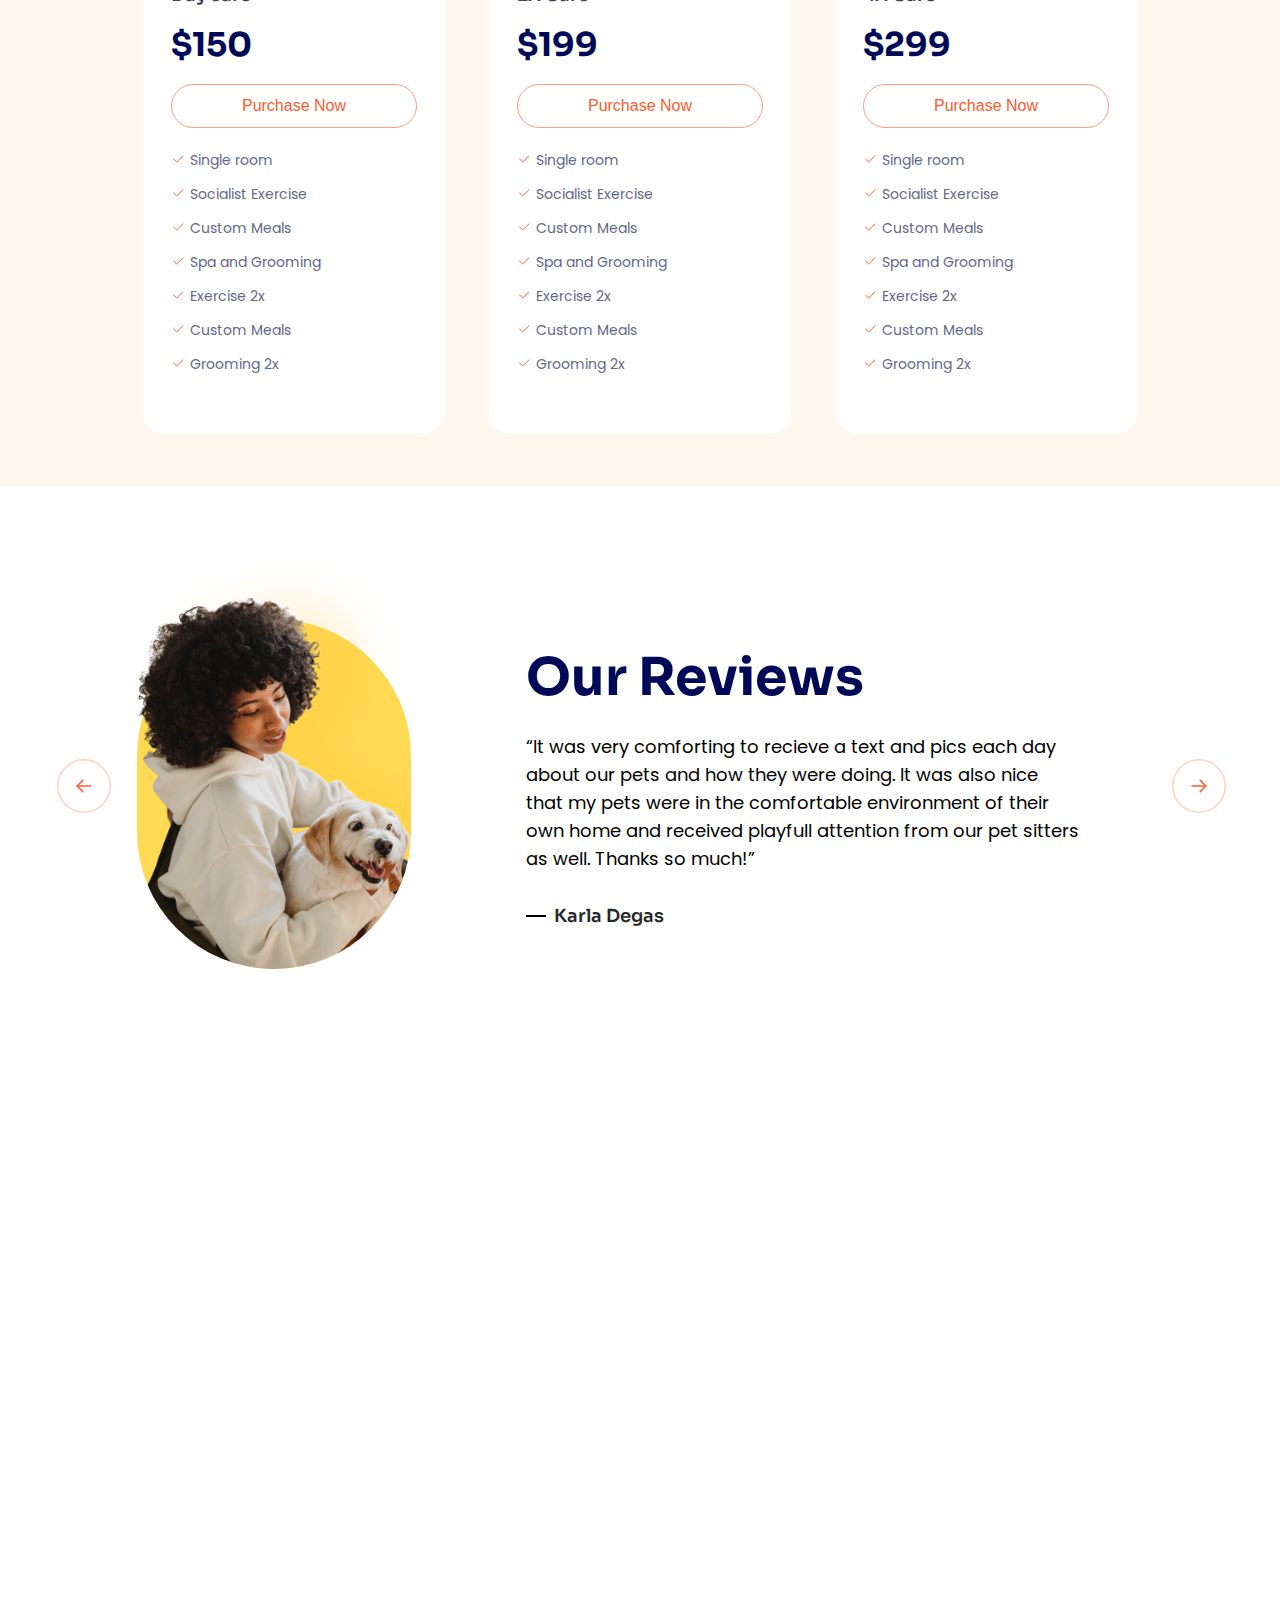
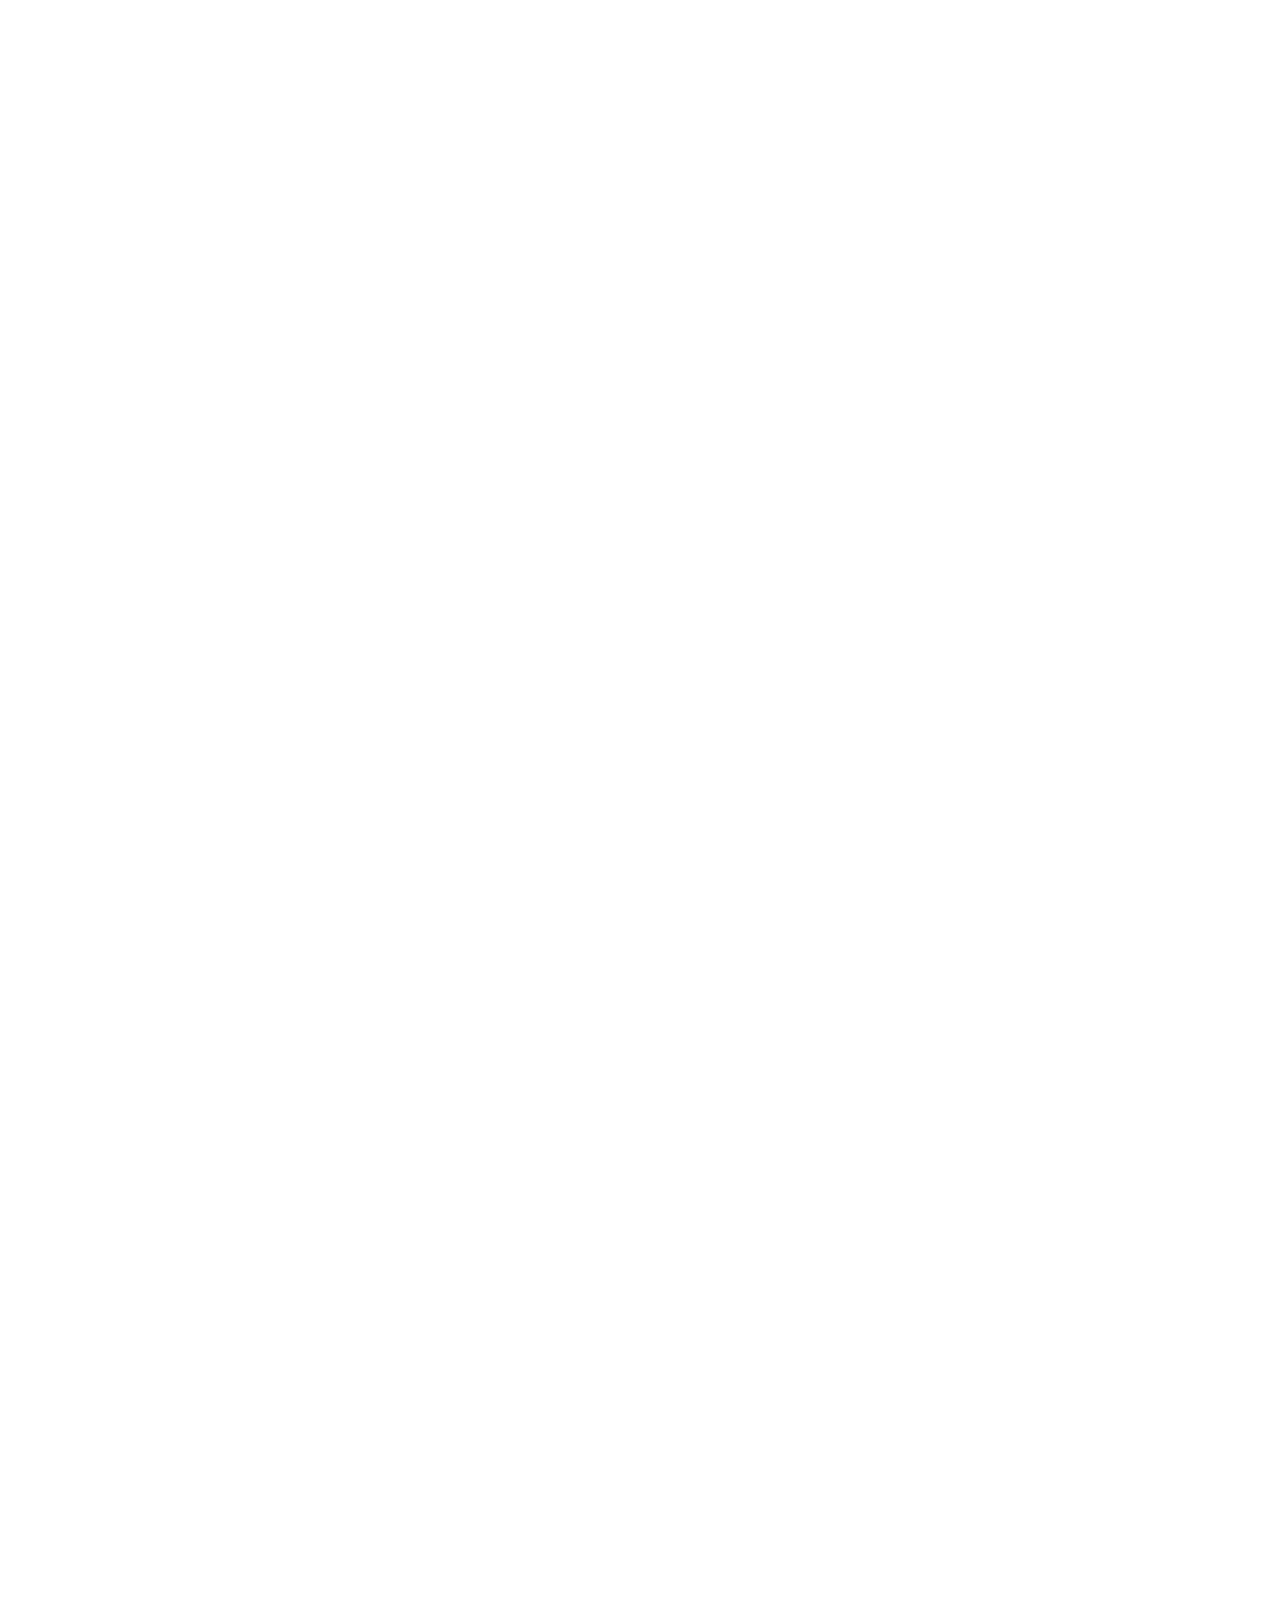
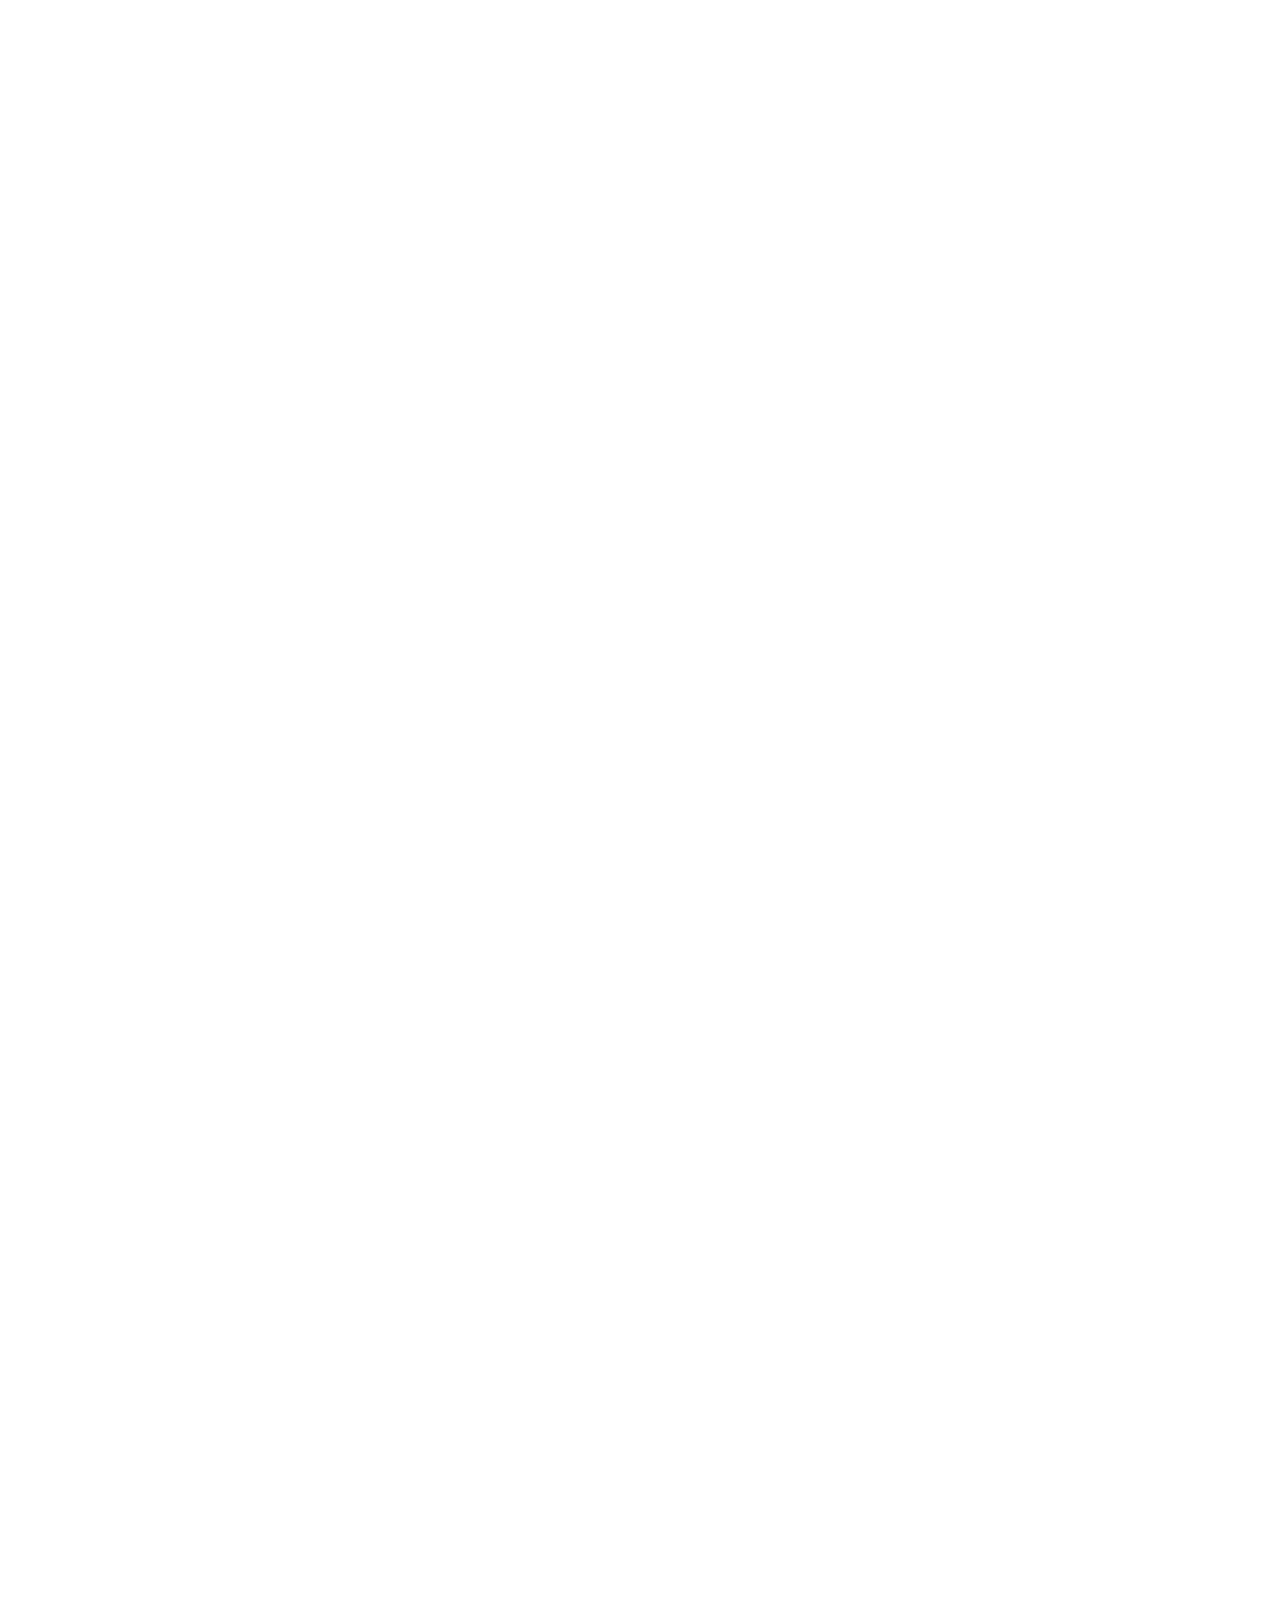
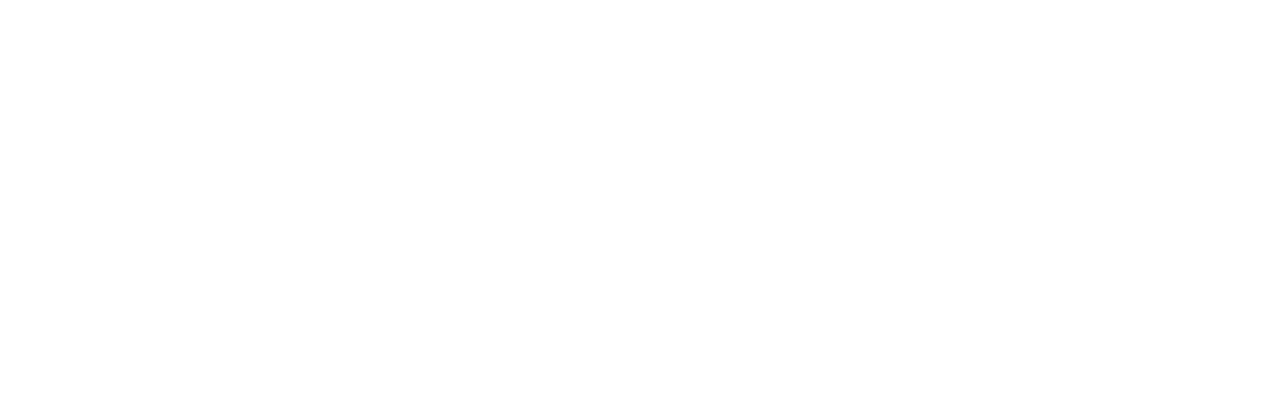
==== commit b12c2013: "complete testimonial" ====
--- a/index.html
+++ b/index.html
@@ -577,6 +577,32 @@
         </section>
       </div>
     </section>
+    <section class="test">
+      <div class="container">
+        <section class="test__inside">
+          <figure class="test__img--box">
+            <img
+              src="./assets/img/test/image 84.svg"
+              alt=""
+              class="test__img"
+            />
+            <div class="test__img--bg"></div>
+          </figure>
+          <article class="test__text">
+            <h2 class="h2__title">Our Reviews</h2>
+            <p class="test__desc">
+              “It was very comforting to recieve a text and pics each day about
+              our pets and how they were doing. It was also nice that my pets
+              were in the comfortable environment of their own home and received
+              playfull attention from our pet sitters as well. Thanks so much!”
+            </p>
+            <span class="test__name">Karla Degas</span>
+          </article>
+          <img src="./assets/img/test/arrow.svg" alt="" class="test__slide--icon-1">
+          <img src="./assets/img/test/arrow.svg" alt="" class="test__slide--icon-2">
+        </section>
+      </div>
+    </section>
     <script src="https://unpkg.com/aos@2.3.1/dist/aos.js"></script>
     <script>
       AOS.init();
--- a/assets/css/styles.css
+++ b/assets/css/styles.css
@@ -903,5 +903,88 @@
 
 .pricing__list li::before {
   content: url(/assets/img/pricing/Check.svg);
-  margin-right: 3px;
-}
+  margin-right: 5px;
+}
+
+/* ================== TEST =================== */
+
+.test {
+  height: 491px;
+  background: #ffffff;
+  margin: 53px 0px 130px;
+}
+
+.test__inside {
+  position: relative;
+  display: flex;
+  align-items: center;
+  width: 1006px;
+  margin: 0 auto;
+  height: 491px;
+}
+
+.test__img--box {
+  position: relative;
+  width: 274px;
+  height: 427px;
+  translate: 0 -30px;
+}
+
+.test__img {
+  position: absolute;
+  border-radius: 137px;
+  z-index: 1;
+}
+
+.test__img--bg {
+  position: absolute;
+  width: 274px;
+  height: 350px;
+  border-radius: 137px;
+  background: #ffda54;
+  bottom: 0;
+}
+
+.test__text {
+  width: 553px;
+  height: 278px;
+  margin-left: 115px;
+}
+
+.test__desc {
+  width: 553px;
+  color: #000;
+  font-size: 1.8rem;
+  font-weight: 400;
+  line-height: 1.55556; /* 155.556% */
+  margin: 24px 0px 34px;
+}
+
+.test__name {
+  color: #282828;
+  font-family: Sora;
+  font-size: 1.8rem;
+  font-weight: 600;
+  line-height: 1; /* 100% */
+}
+
+.test__name::before {
+  content: "";
+  display: inline-block;
+  width: 20px;
+  height: 2px;
+  background: #000;
+  translate: 0 -5px;
+  margin-right: 8px;
+}
+
+.test__slide--icon-1 {
+  position: absolute;
+  translate: -80px;
+}
+
+.test__slide--icon-2 {
+  position: absolute;
+  right: -83px;
+  rotate: 180deg;
+}
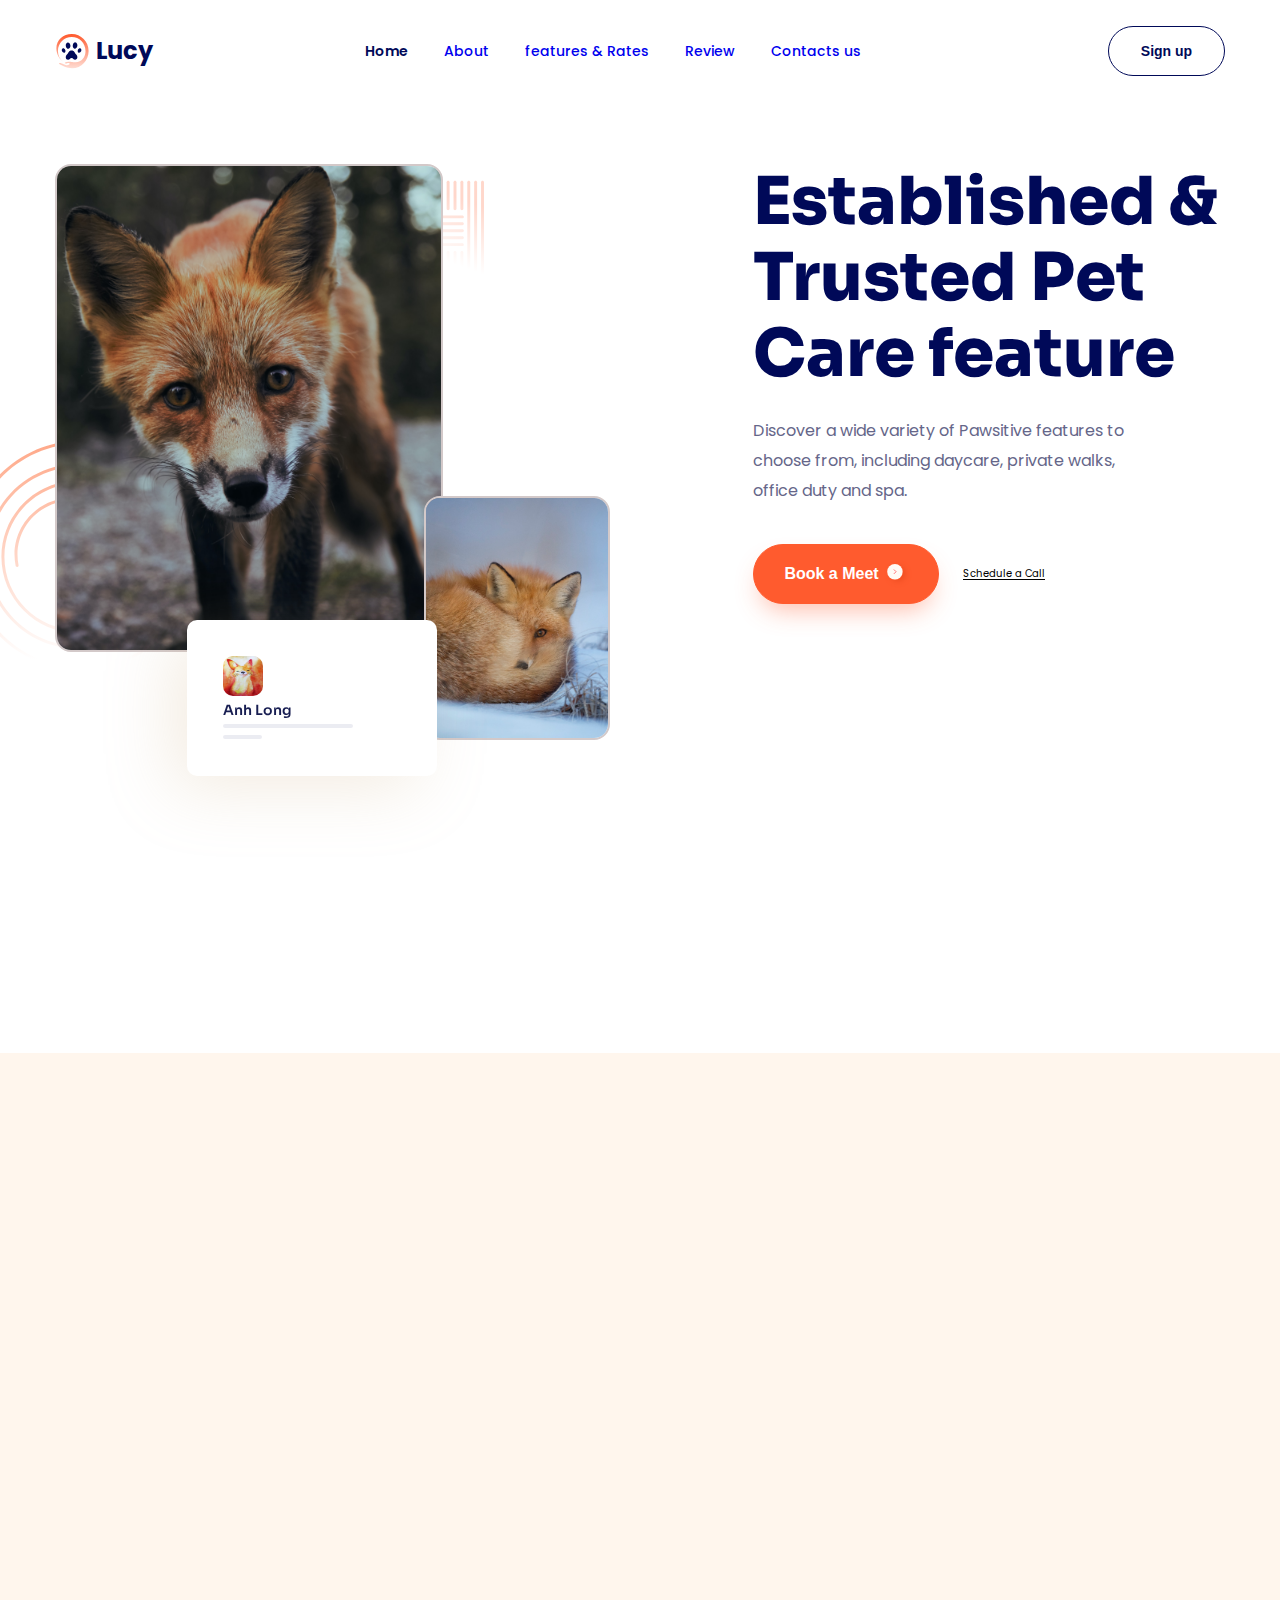
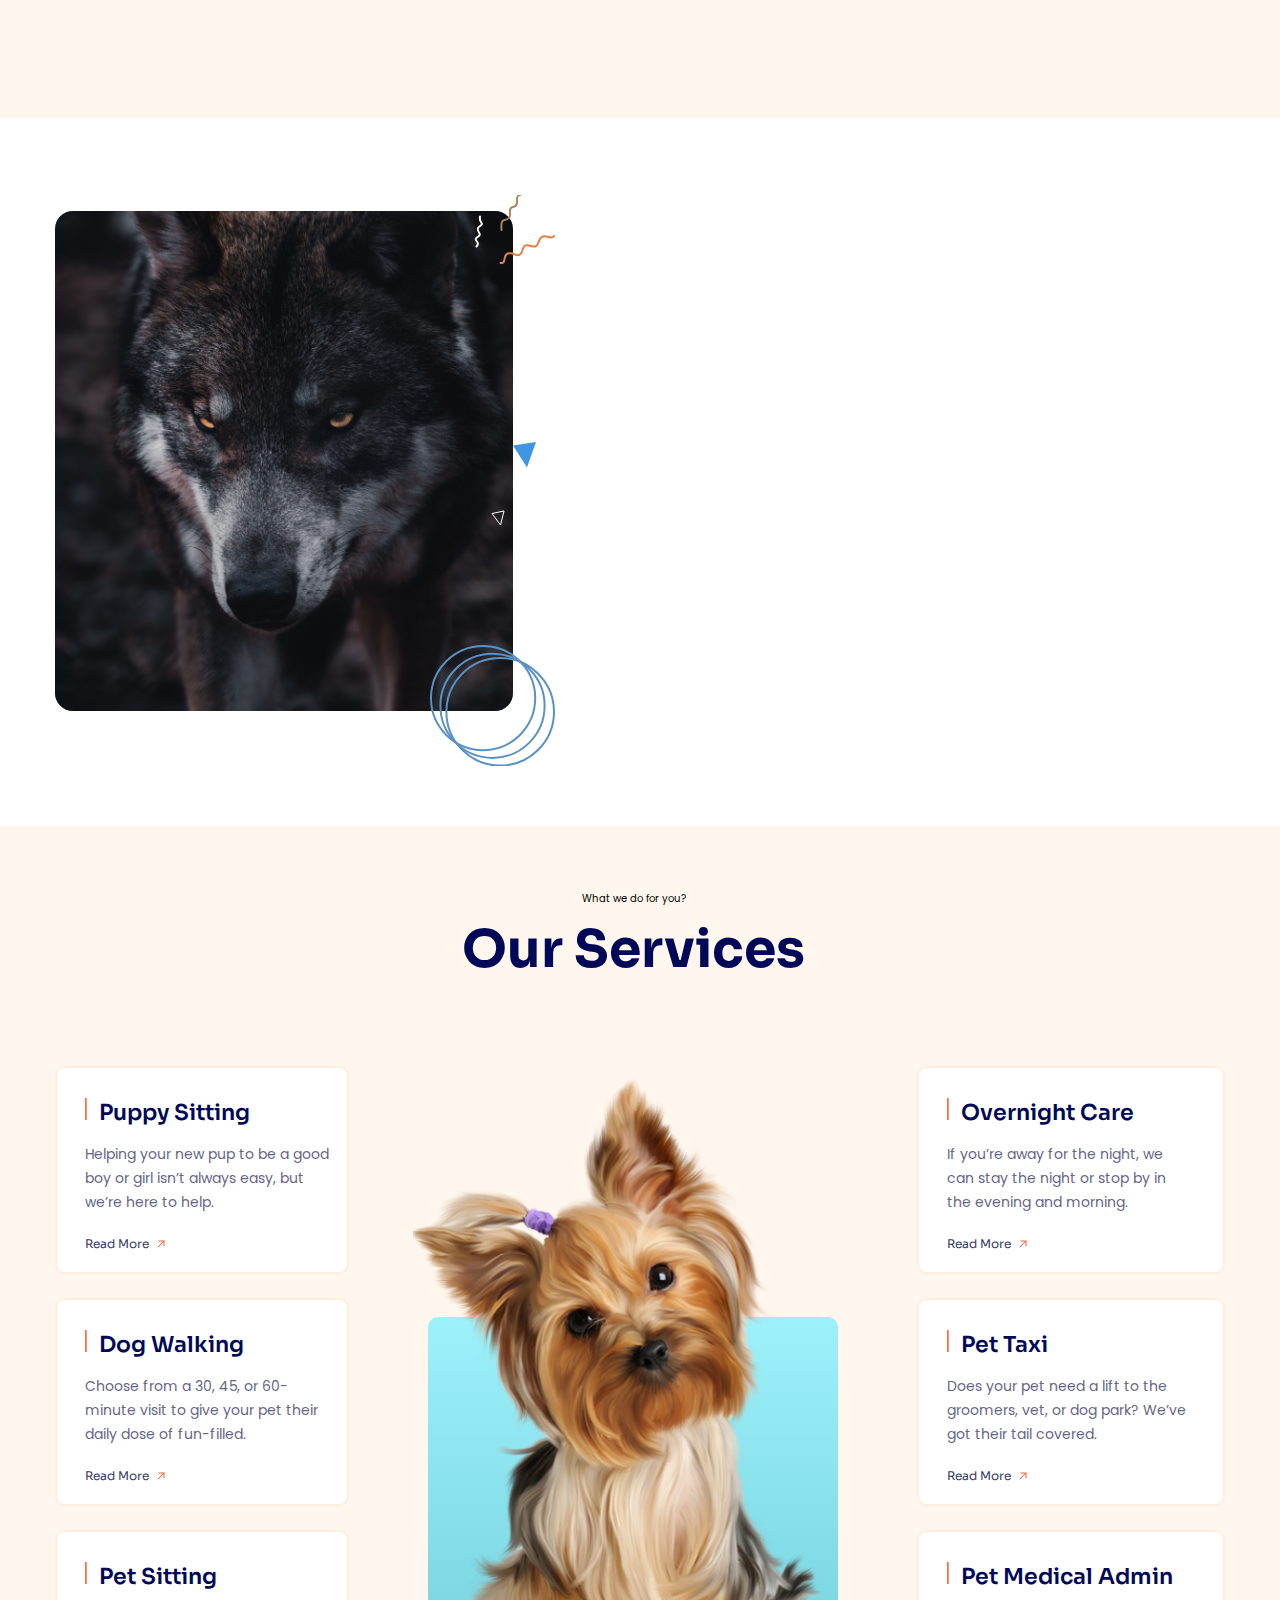
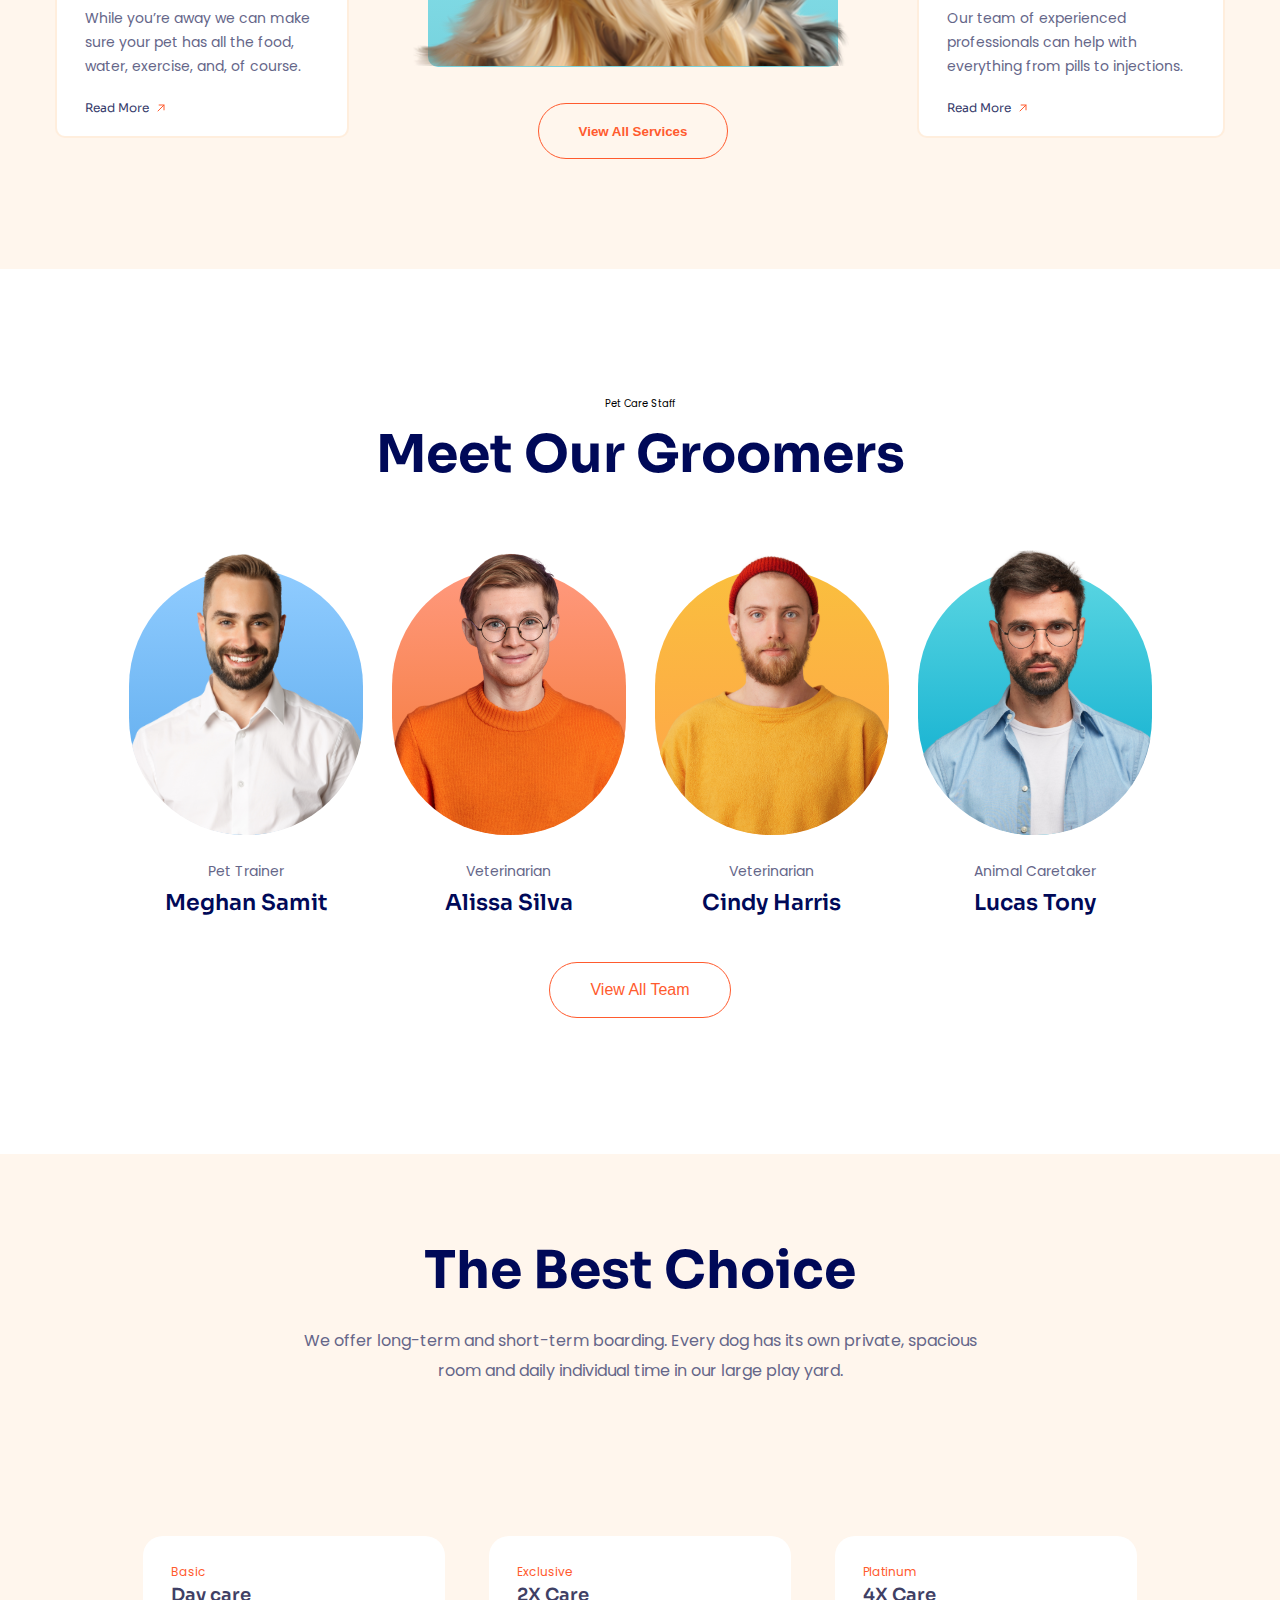
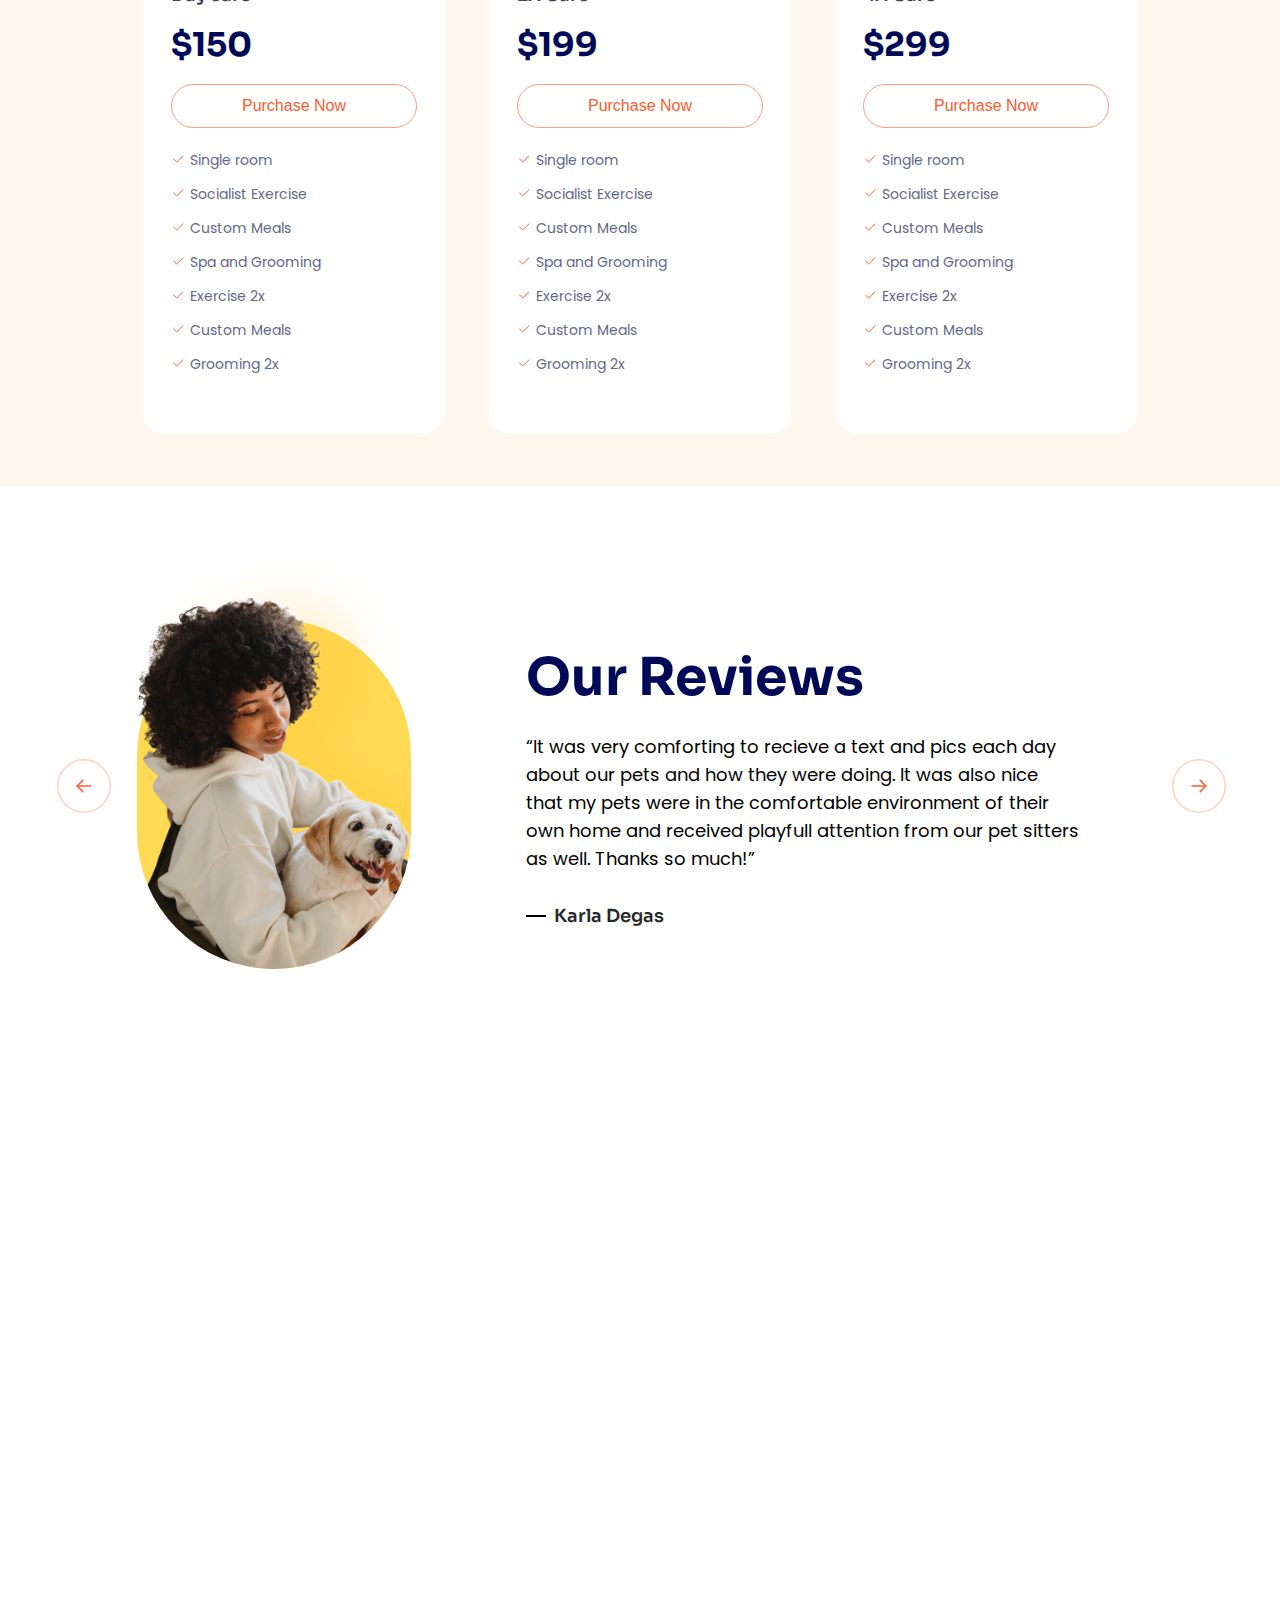
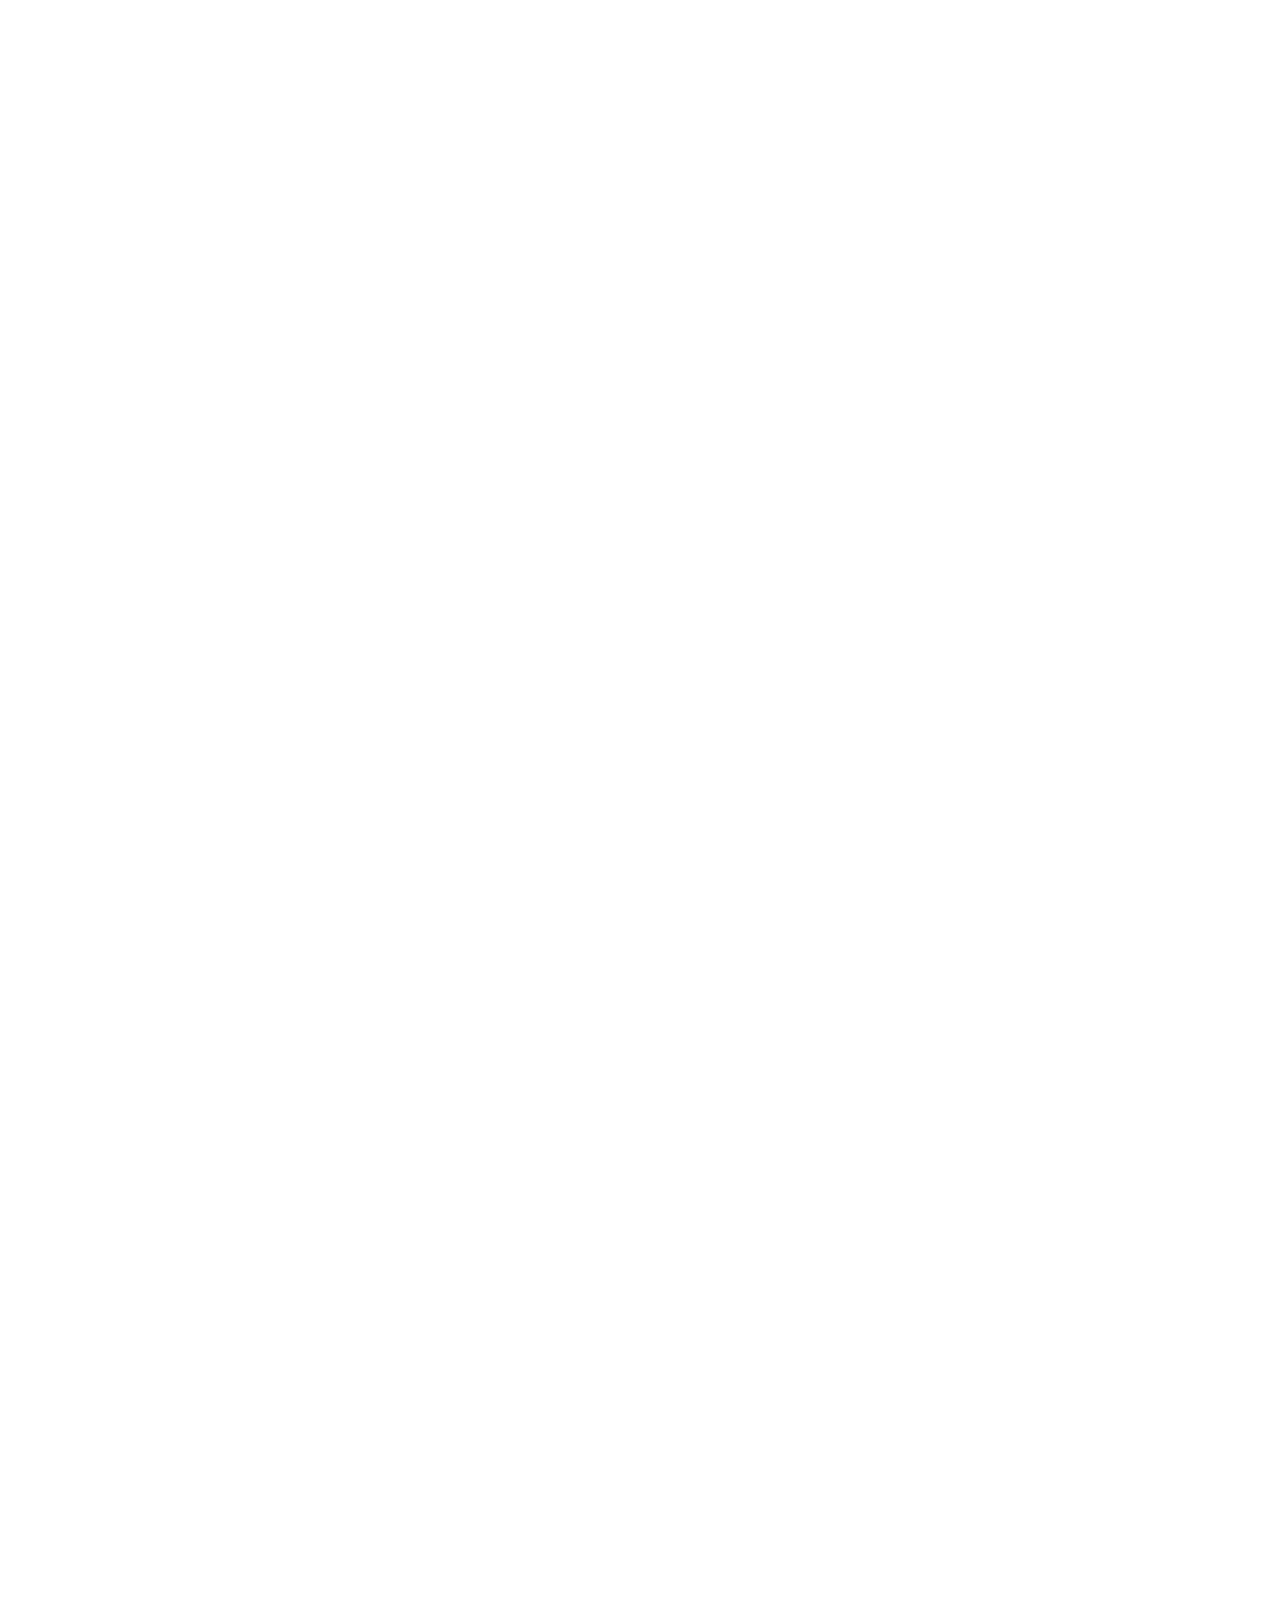
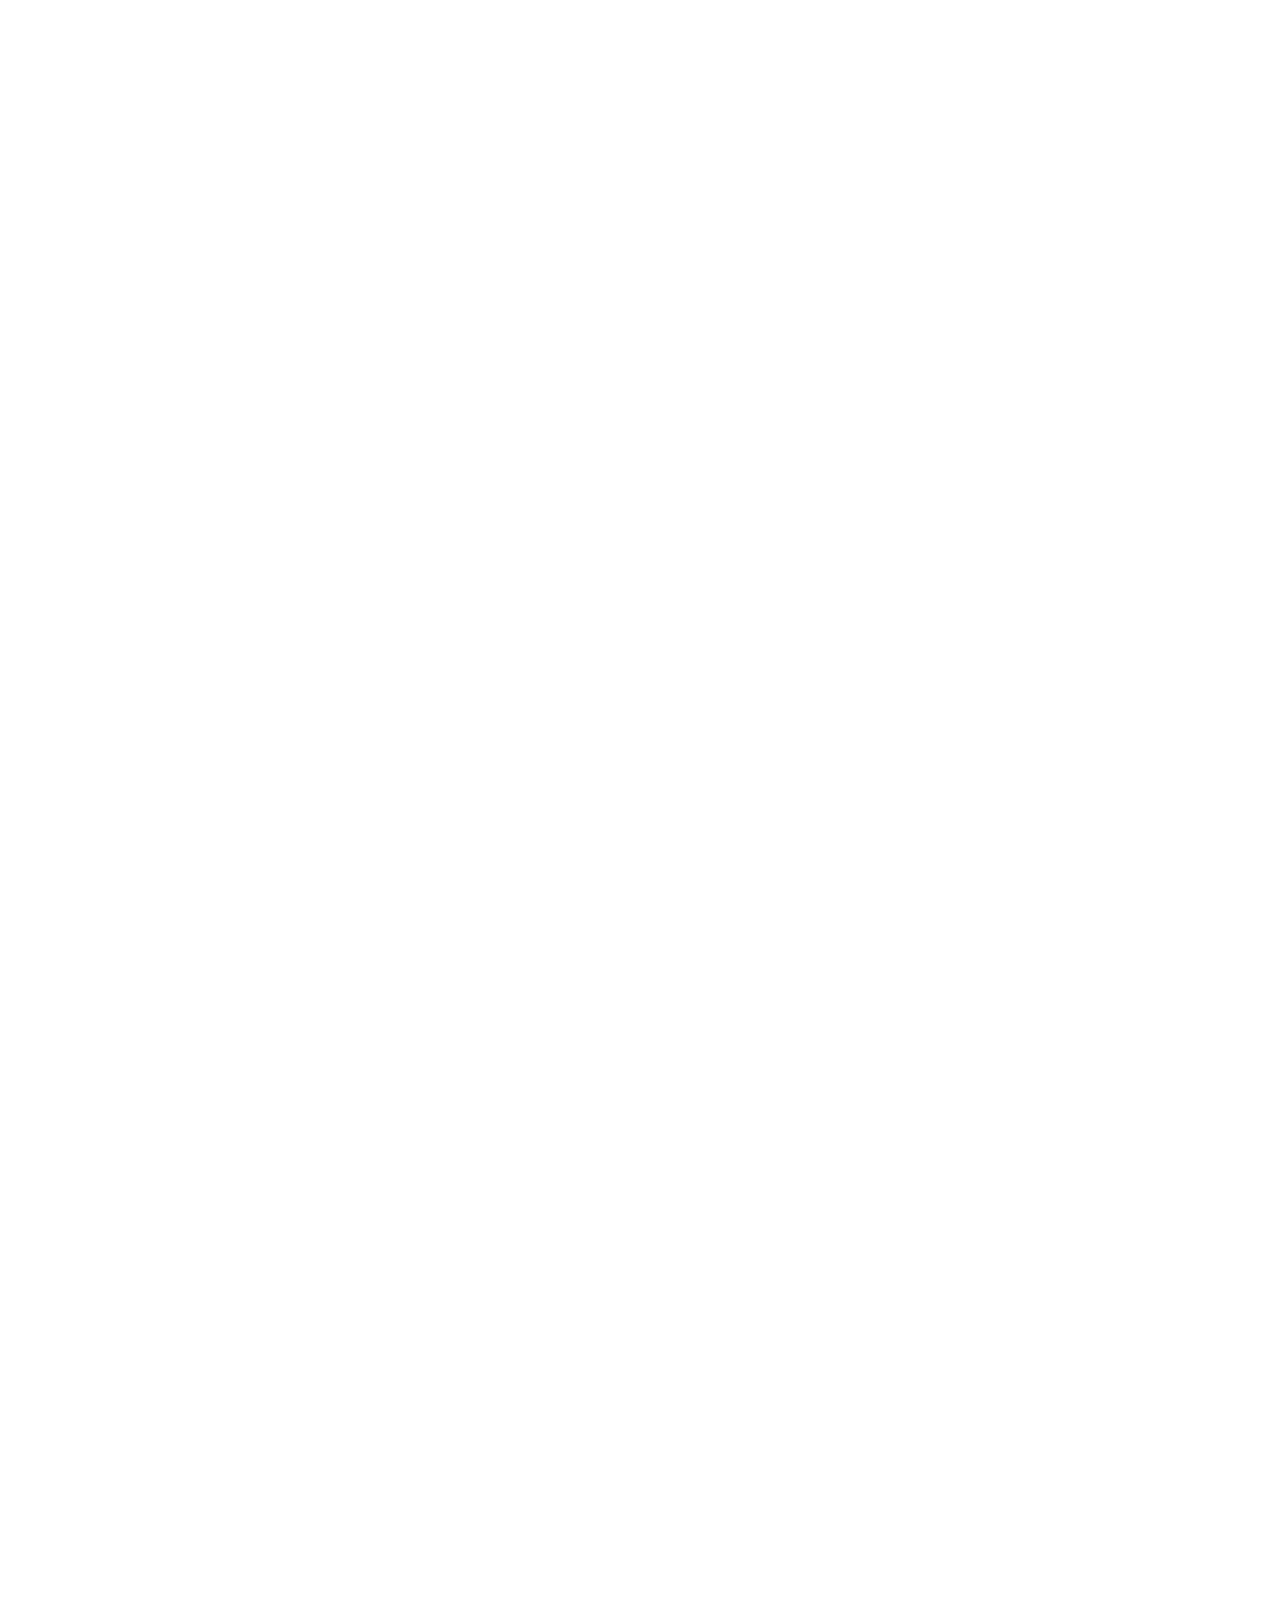
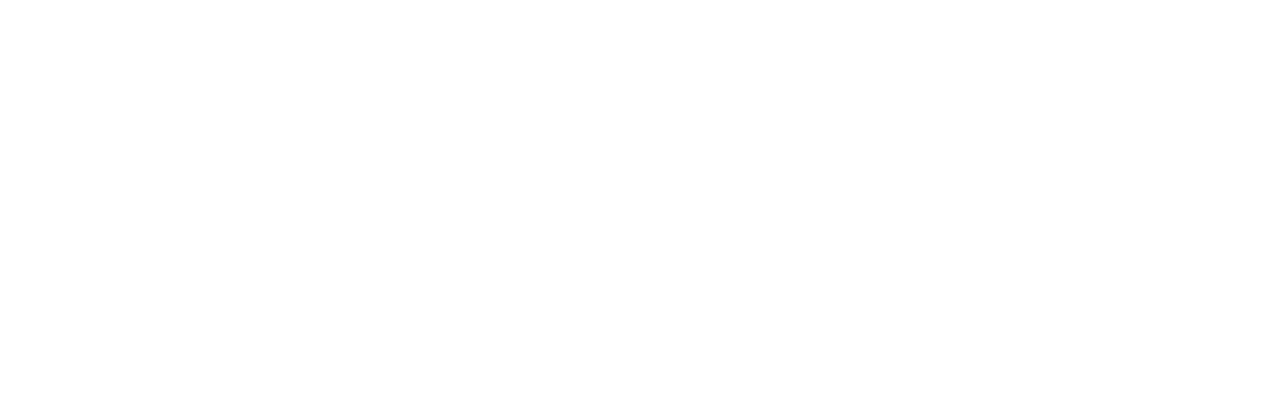
==== commit 4788ab2c: "add hover" ====
--- a/index.html
+++ b/index.html
@@ -193,7 +193,7 @@
     <section class="about">
       <div class="container">
         <section class="about__inside">
-          <section class="about__text">
+          <section class="about__text" data-aos="fade-right">
             <span class="about__slogan">// About //</span>
             <h2 class="about__title h2__title">Best Agency For Your Pet.</h2>
             <p class="about__desc desc">
@@ -244,8 +244,9 @@
               src="./assets/img/about/fox.jpg"
               alt="fox"
               class="about__img--center"
-            />
-            <div class="about__card">
+              data-aos="zoom-in"
+            />
+            <div class="about__card" data-aos="flip-down">
               <div class="about__card--number">20+</div>
               <div class="about__card--desc">Years Experience</div>
               <img
@@ -298,7 +299,7 @@
               class="icon-6"
             />
           </figure>
-          <article class="feature__text">
+          <article class="feature__text" data-aos="fade-left">
             <h2 class="h2__title">Taking A Vacation? So Is Your Pet.</h2>
             <p class="feature__desc desc">
               We offer long-term and short-term boarding. Every dog has its own
--- a/assets/css/styles.css
+++ b/assets/css/styles.css
@@ -31,6 +31,12 @@
   border-radius: 31px;
   border: 1px solid #ff5b2e;
   cursor: pointer;
+  transition: all 0.25s;
+}
+
+.btn:hover {
+  background: #ff5b2e;
+  color: #FFFFFF;
 }
 
 .h2__title {
@@ -96,11 +102,19 @@
 
 .header__nav li,
 .header__nav--active {
-  padding: 15.4px 18px;
-  color: #5e6085;
+  padding: 8px 18px;
+  color: rgb(94, 96, 133);
   font-size: 1.4rem;
   font-weight: 500;
-  line-height: 1; /* 100% */
+  line-height: 50px;
+}
+
+.header__nav li {
+  transition: all 0.3s ease-in-out;
+}
+
+.header__nav li:hover a {
+  text-shadow: 1px 1px 0px rgba(0, 0, 0, 0.52);
 }
 
 .header__nav--active a {
@@ -121,6 +135,12 @@
   font-weight: 600;
   line-height: 1; /* 100% */
   cursor: pointer;
+  transition: all 0.3s ease-in-out;
+}
+
+.header__btn:hover {
+  background: #000958;
+  color: #ffffff;
 }
 
 /* ================== HERO =================== */
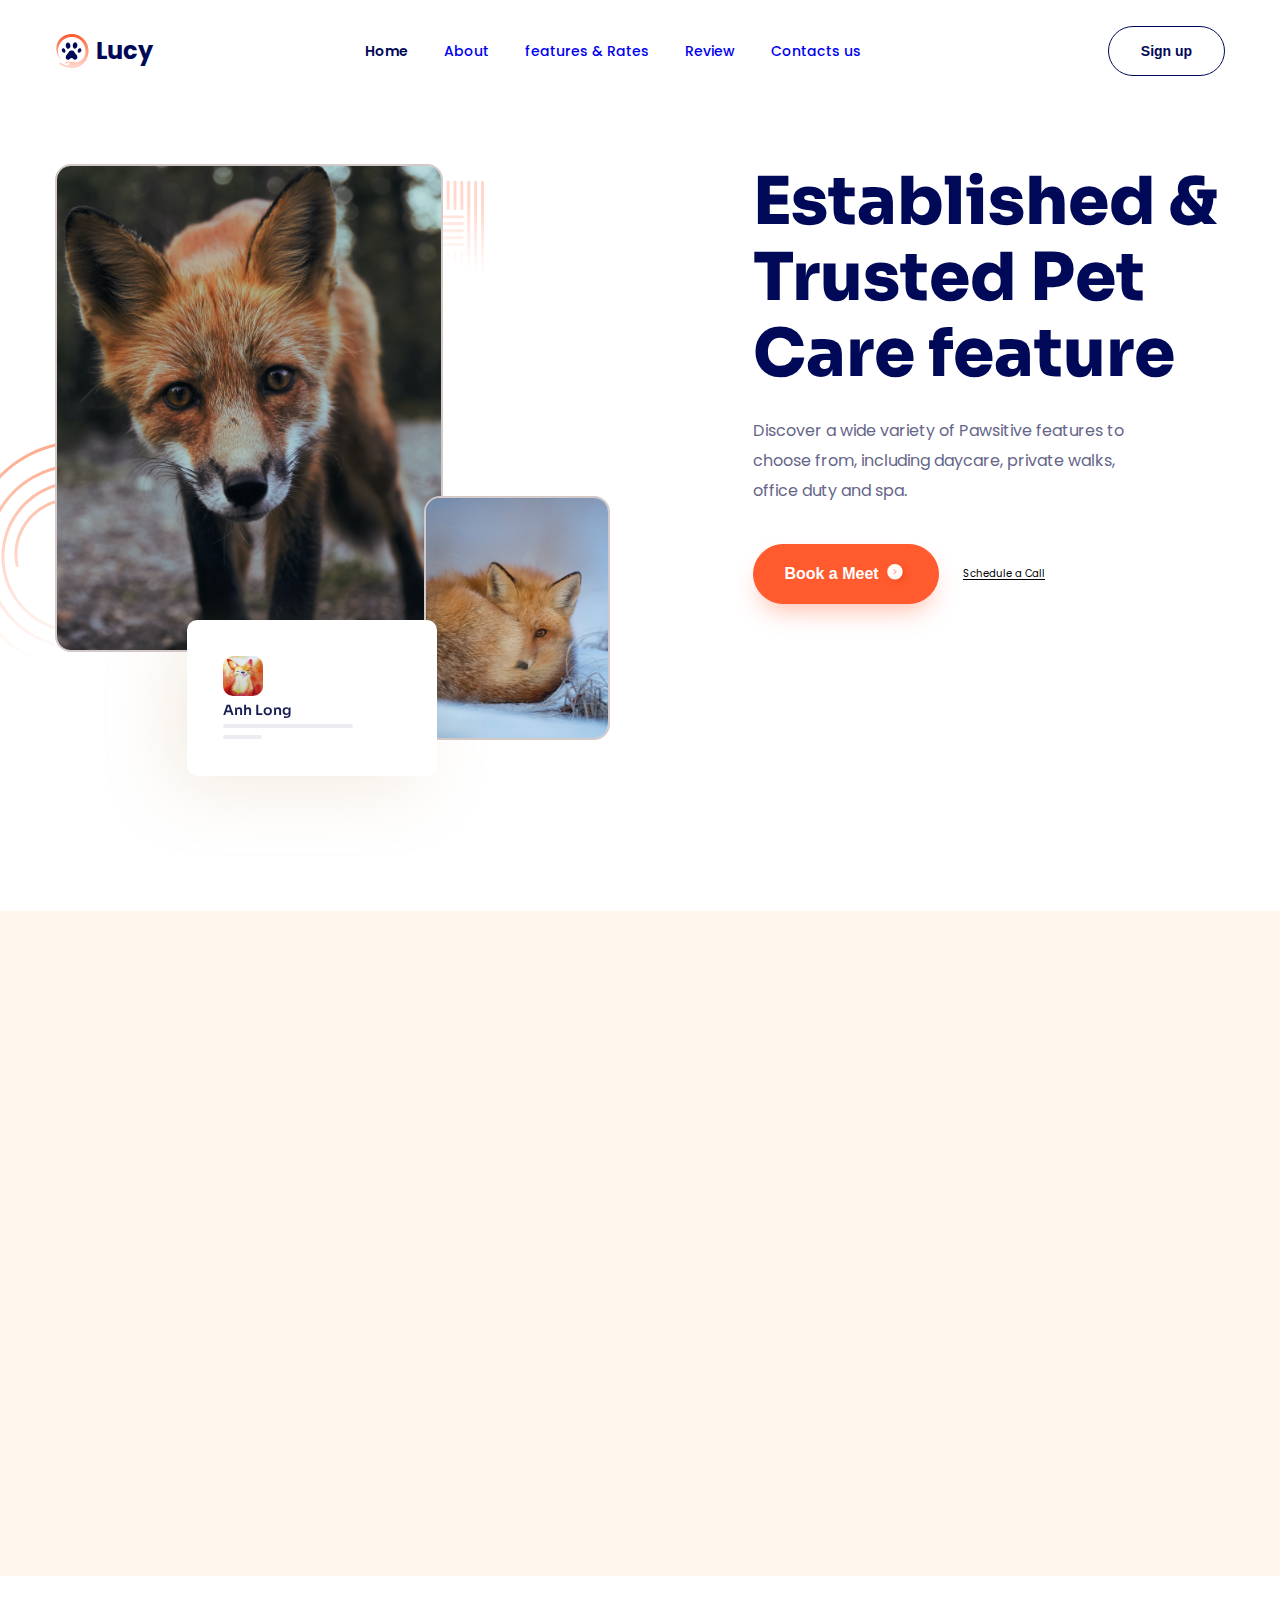
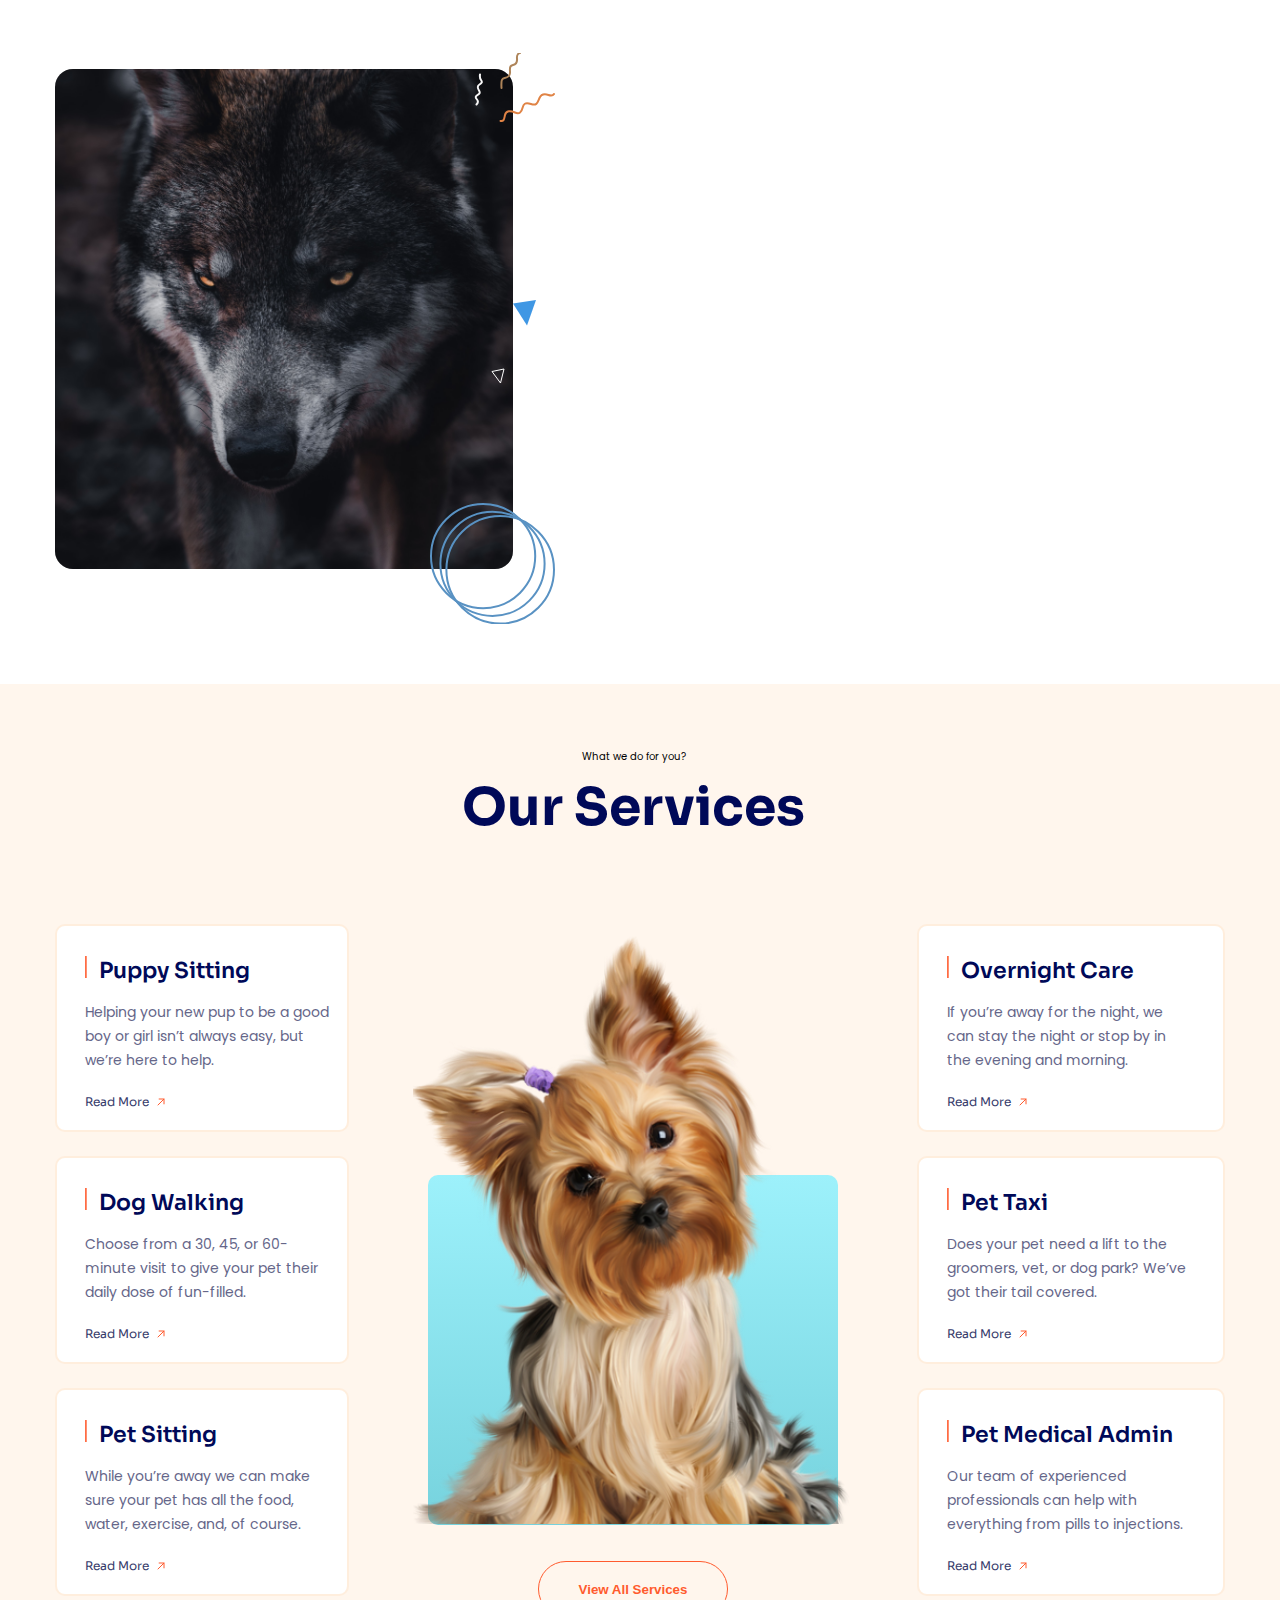
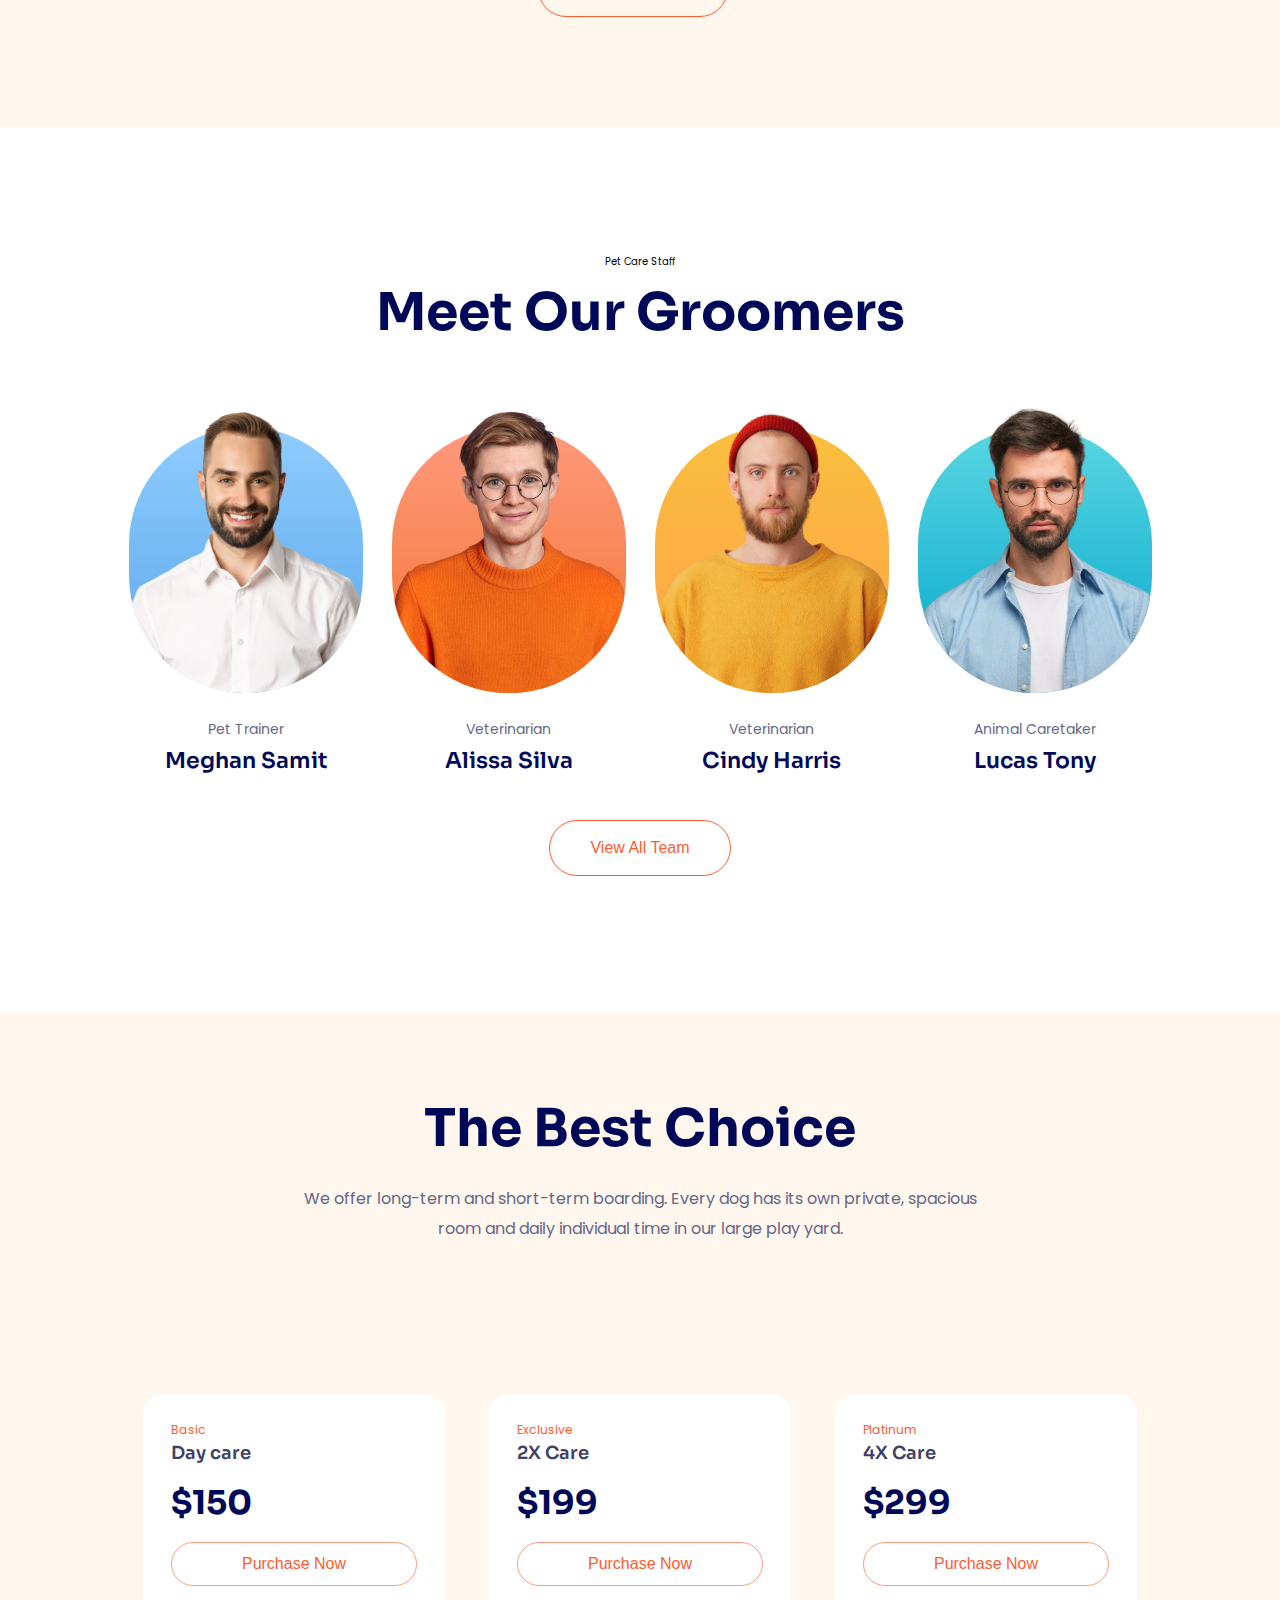
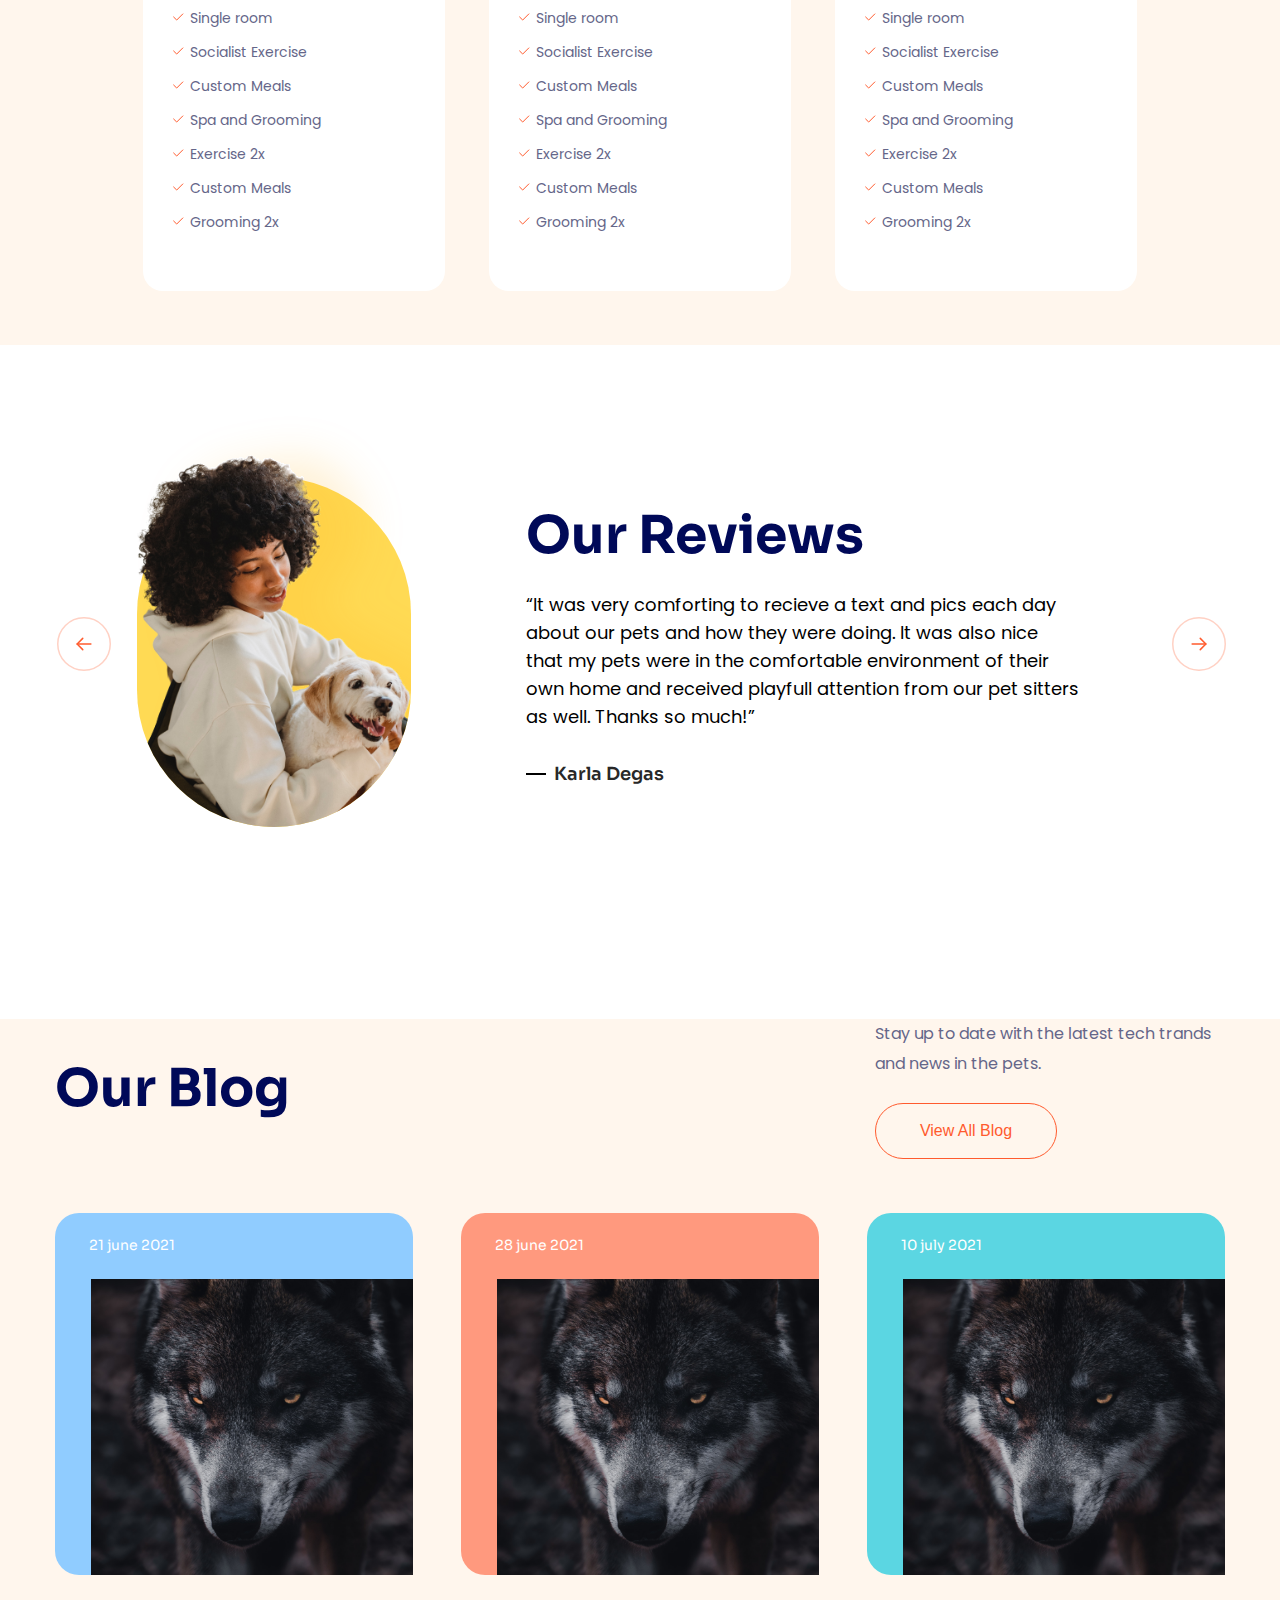
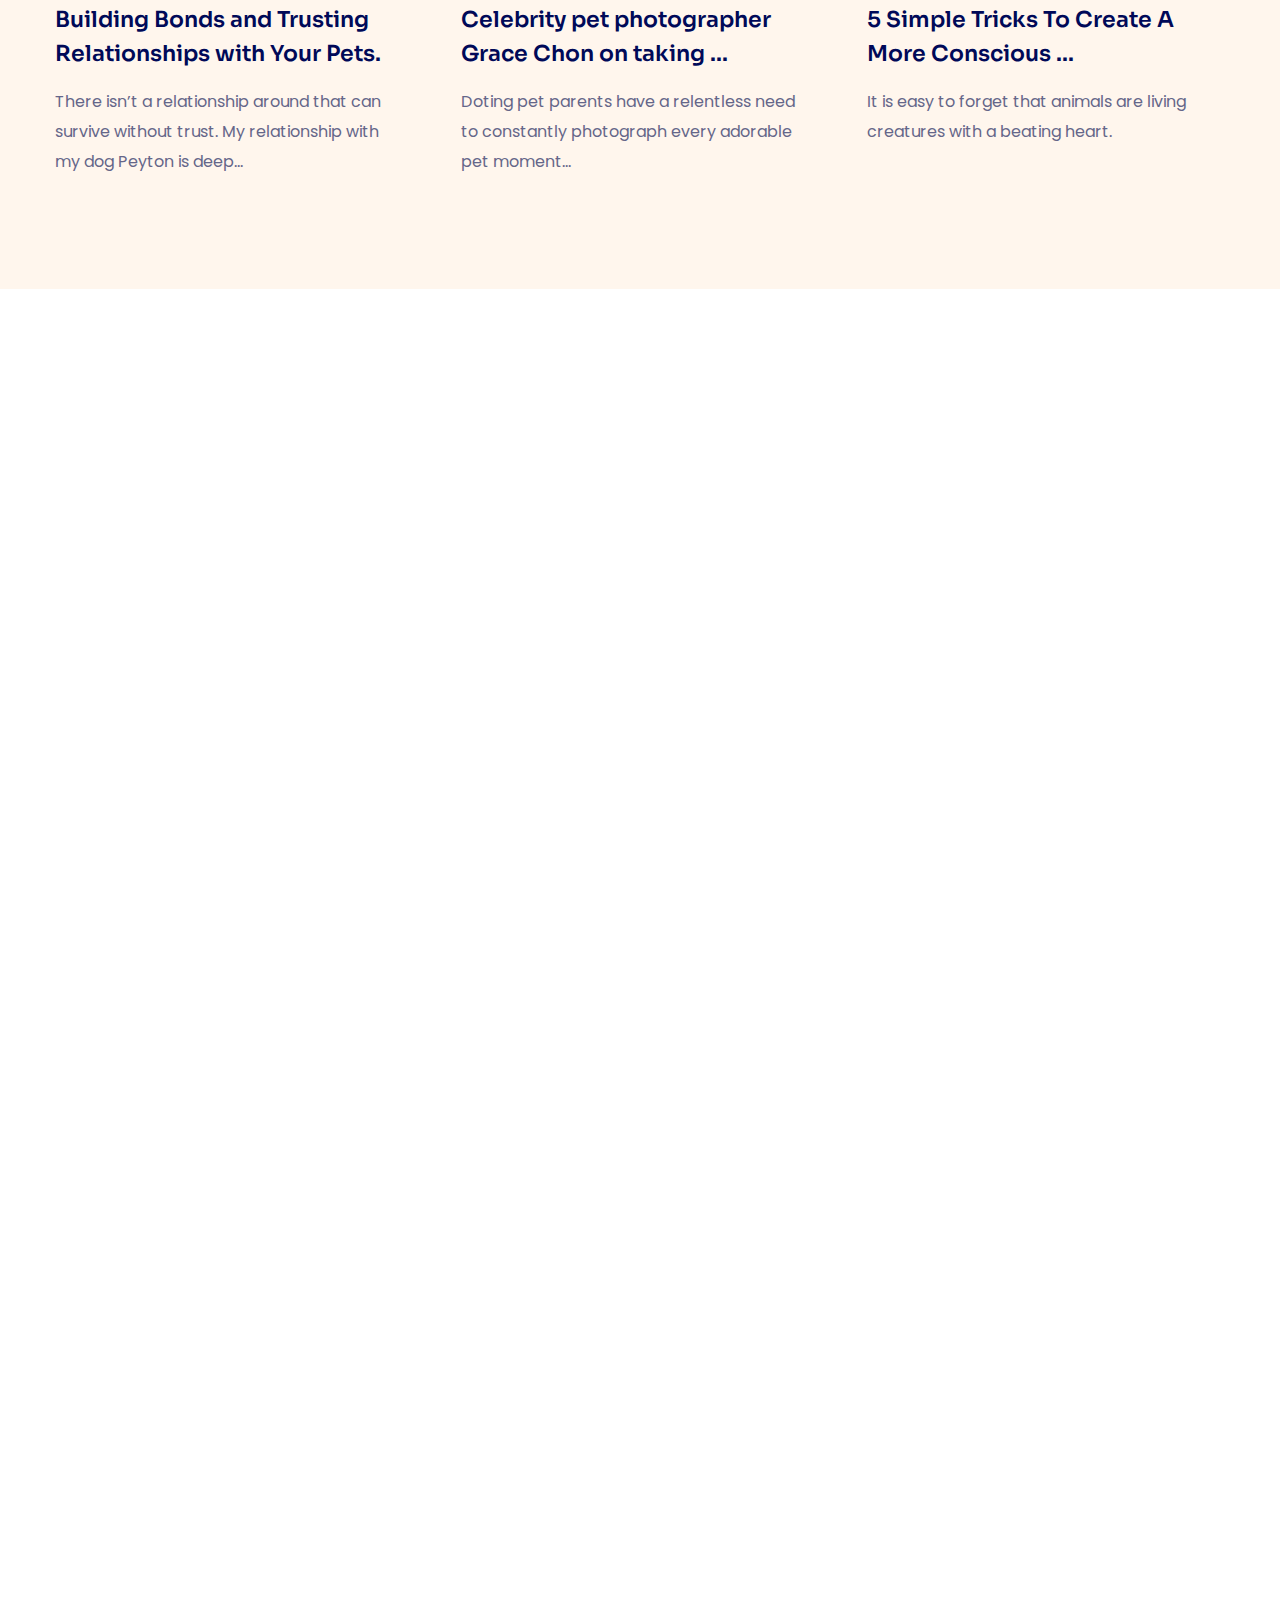
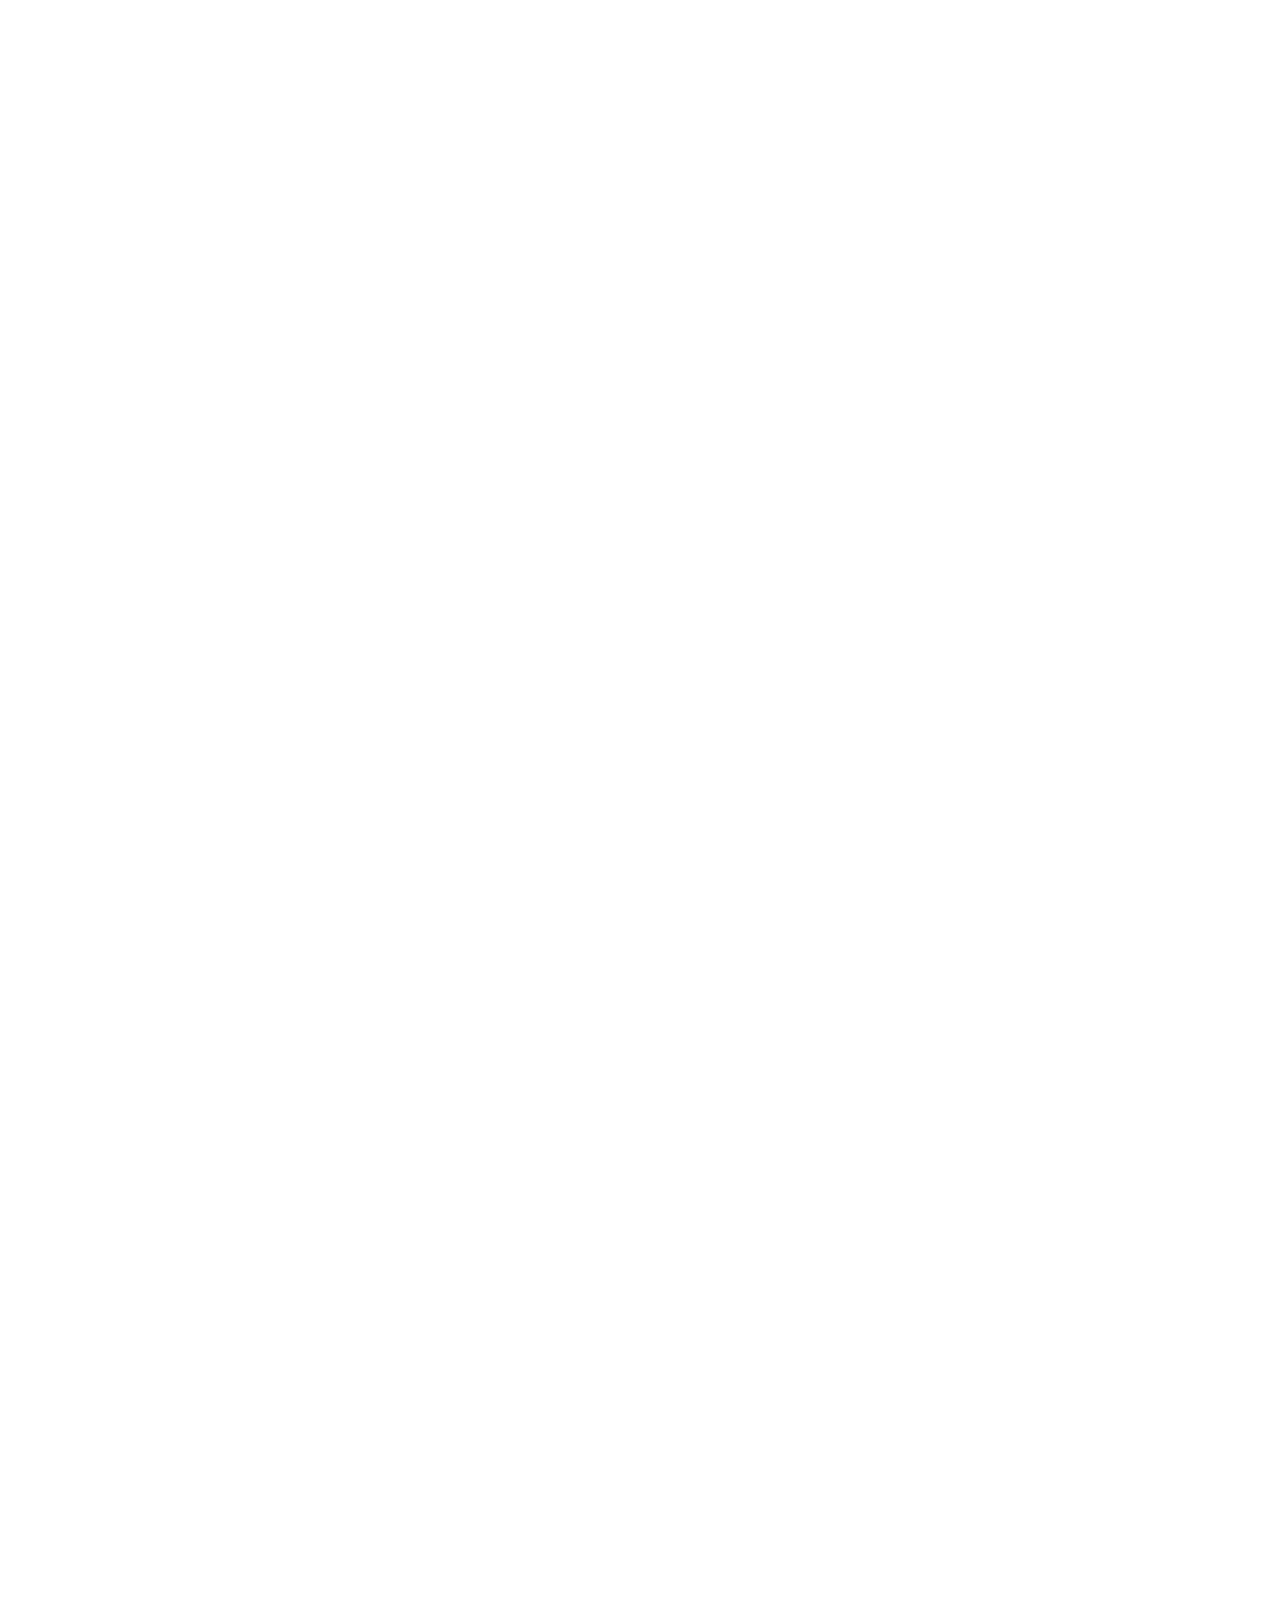
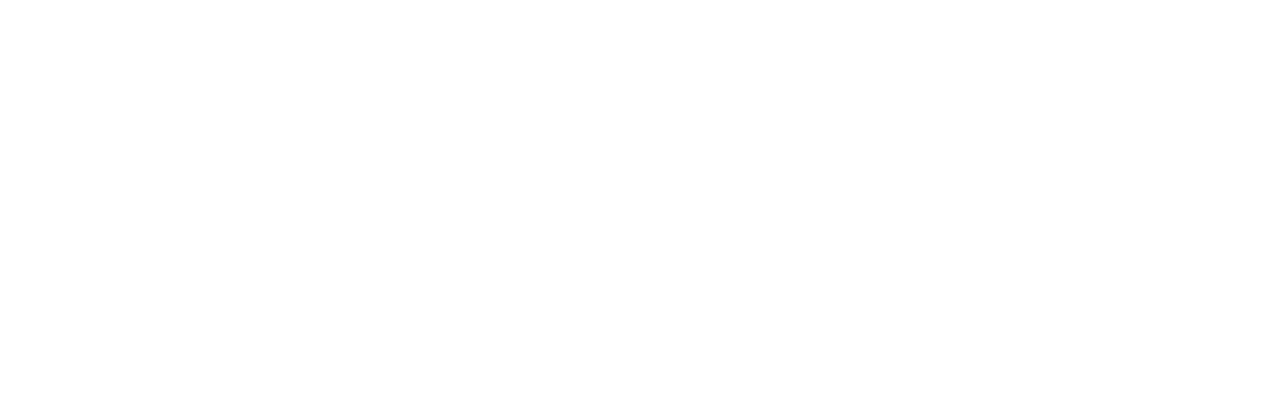
==== commit 9f071f9d: "complete blog" ====
--- a/index.html
+++ b/index.html
@@ -599,8 +599,88 @@
             </p>
             <span class="test__name">Karla Degas</span>
           </article>
-          <img src="./assets/img/test/arrow.svg" alt="" class="test__slide--icon-1">
-          <img src="./assets/img/test/arrow.svg" alt="" class="test__slide--icon-2">
+          <img
+            src="./assets/img/test/arrow.svg"
+            alt=""
+            class="test__slide--icon-1"
+          />
+          <img
+            src="./assets/img/test/arrow.svg"
+            alt=""
+            class="test__slide--icon-2"
+          />
+        </section>
+      </div>
+    </section>
+    <section class="blog">
+      <div class="container">
+        <section class="blog__inside">
+          <section class="blog__text">
+            <h2 class="h2__title">Our Blog</h2>
+            <div class="blog__desc--box">
+              <span class="blog__desc desc"
+                >Stay up to date with the latest tech trands and news in the
+                pets.</span
+              >
+              <button class="btn blog__btn">View All Blog</button>
+            </div>
+          </section>
+          <div class="blog__item--box">
+            <!-- item-1 -->
+            <div class="blog__item blog__item--01">
+              <div class="blog__item--bg">
+                <img
+                  src="./assets/img/feature/wolf.jpg"
+                  alt=""
+                  class="blog__img"
+                />
+                <span class="blog__date">21 june 2021</span>
+              </div>
+              <h3 class="blog__item--sub-title">
+                Building Bonds and Trusting Relationships with Your Pets.
+              </h3>
+              <p class="desc blog__item--desc">
+                There isn’t a relationship around that can survive without
+                trust. My relationship with my dog Peyton is deep...
+              </p>
+            </div>
+            <!-- item-2 -->
+            <div class="blog__item blog__item--01">
+              <div class="blog__item--bg blog__bg--item-02">
+                <img
+                  src="./assets/img/feature/wolf.jpg"
+                  alt=""
+                  class="blog__img"
+                />
+                <span class="blog__date">28 june 2021</span>
+              </div>
+              <h3 class="blog__item--sub-title">
+                Celebrity pet photographer Grace Chon on taking ...
+              </h3>
+              <p class="desc blog__item--desc">
+                Doting pet parents have a relentless need to constantly
+                photograph every adorable pet moment...
+              </p>
+            </div>
+            <!-- item-3 -->
+            <div class="blog__item blog__item--01">
+              <div class="blog__item--bg blog__bg--item-03">
+                <img
+                  src="./assets/img/feature/wolf.jpg"
+                  alt=""
+                  class="blog__img"
+                />
+                <span class="blog__date">10 july 2021</span>
+              </div>
+              <h3 class="blog__item--sub-title">
+                5 Simple Tricks To Create A More Conscious ...
+              </h3>
+              <p class="desc blog__item--desc">
+                It is easy to forget that animals are living creatures with a
+                beating heart.
+              </p>
+            </div>
+          </div>
         </section>
       </div>
     </section>
--- a/assets/css/styles.css
+++ b/assets/css/styles.css
@@ -36,7 +36,7 @@
 
 .btn:hover {
   background: #ff5b2e;
-  color: #FFFFFF;
+  color: #ffffff;
 }
 
 .h2__title {
@@ -147,7 +147,7 @@
 
 .hero {
   width: 100%;
-  height: calc(100vh + 69px);
+  height: 827px;
   background: #ffffff;
 }
 
@@ -931,7 +931,7 @@
 .test {
   height: 491px;
   background: #ffffff;
-  margin: 53px 0px 130px;
+  margin-top: 53px;
 }
 
 .test__inside {
@@ -1008,3 +1008,104 @@
   right: -83px;
   rotate: 180deg;
 }
+
+/* ================== BLOG =================== */
+
+.blog {
+  margin-top: 130px;
+  height: 870px;
+  background: #fff6ed;
+}
+
+.blog__inside {
+}
+
+.blog__text {
+  display: flex;
+  align-items: center;
+  justify-content: space-between;
+  height: 140px;
+}
+
+.desc.blog__desc {
+  width: 350px;
+}
+
+.blog__desc--box {
+  display: flex;
+  flex-direction: column;
+  align-content: space-between;
+  height: 140px;
+  justify-content: space-between;
+}
+
+.blog__btn {
+  color: #ff5b2e;
+  font-size: 1.6rem;
+  font-weight: 500;
+  line-height: 1; /* 100% */
+}
+
+.blog__btn {
+  width: 182px;
+}
+
+.blog__item--box {
+  display: grid;
+  grid-template-columns: repeat(3, 1fr);
+  grid-auto-columns: 1fr;
+  gap: 0px 48px;
+  grid-auto-flow: row;
+  justify-items: stretch;
+  height: 546px;
+  margin-top: 54px;
+}
+
+.blog__item--bg {
+  position: relative;
+  width: 358px;
+  height: 362px;
+  border-radius: 24px;
+  background: #90ccff;
+}
+
+.blog__img {
+  position: absolute;
+  width: 322px;
+  height: 296px;
+  object-fit: cover;
+  right: 0;
+  bottom: 0;
+}
+
+.blog__item--sub-title {
+  width: 338px;
+  color: #000958;
+  font-family: Sora;
+  font-size: 2.2rem;
+  font-weight: 600;
+  line-height: 1.54545; /* 154.545% */
+  margin: 28px 0px 16px;
+}
+
+.blog__item--desc {
+  width: 351px;
+}
+
+.blog__date {
+  position: absolute;
+  color: #fff;
+  font-family: Sora;
+  font-size: 1.4rem;
+  font-weight: 400;
+  line-height: 1.21429; /* 121.429% */
+  translate: 34px 24px;
+}
+
+.blog__bg--item-02 {
+  background: #ff997e;
+}
+
+.blog__bg--item-03 {
+  background: #5bd6e2;
+}
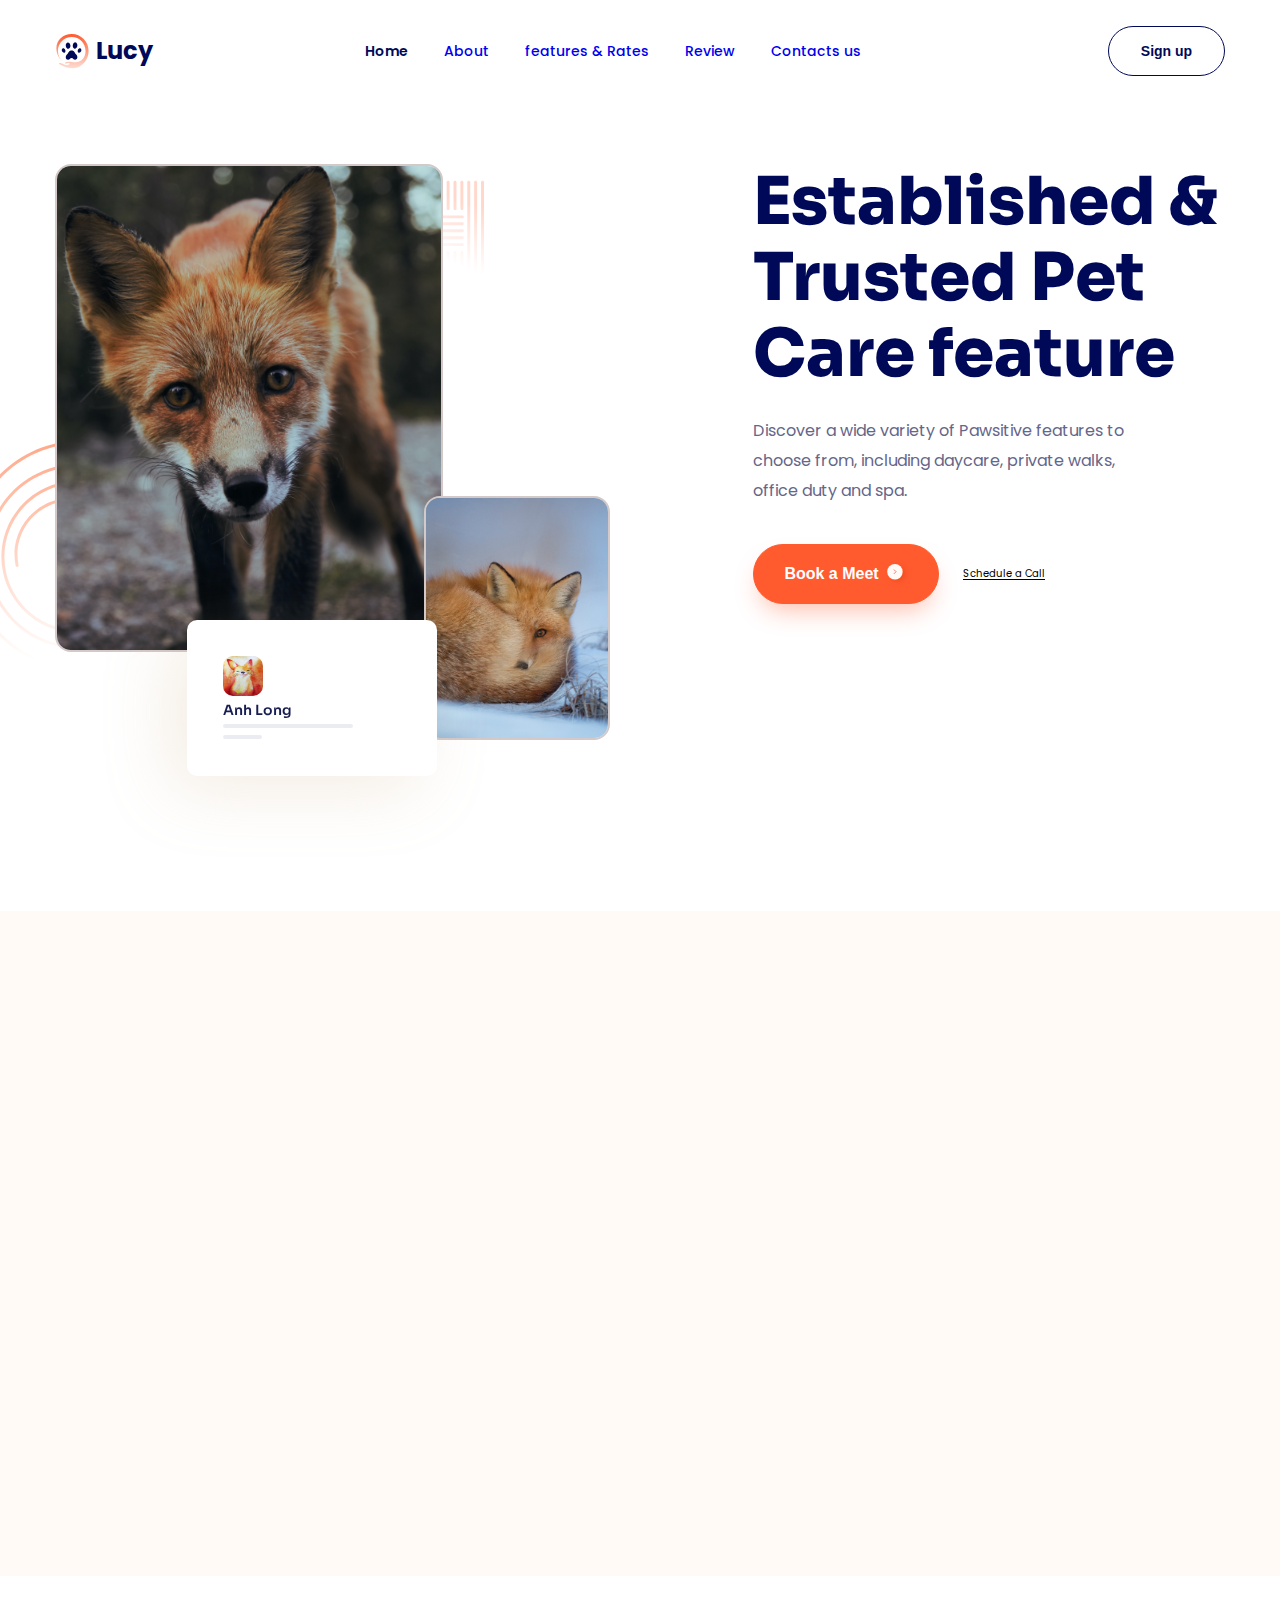
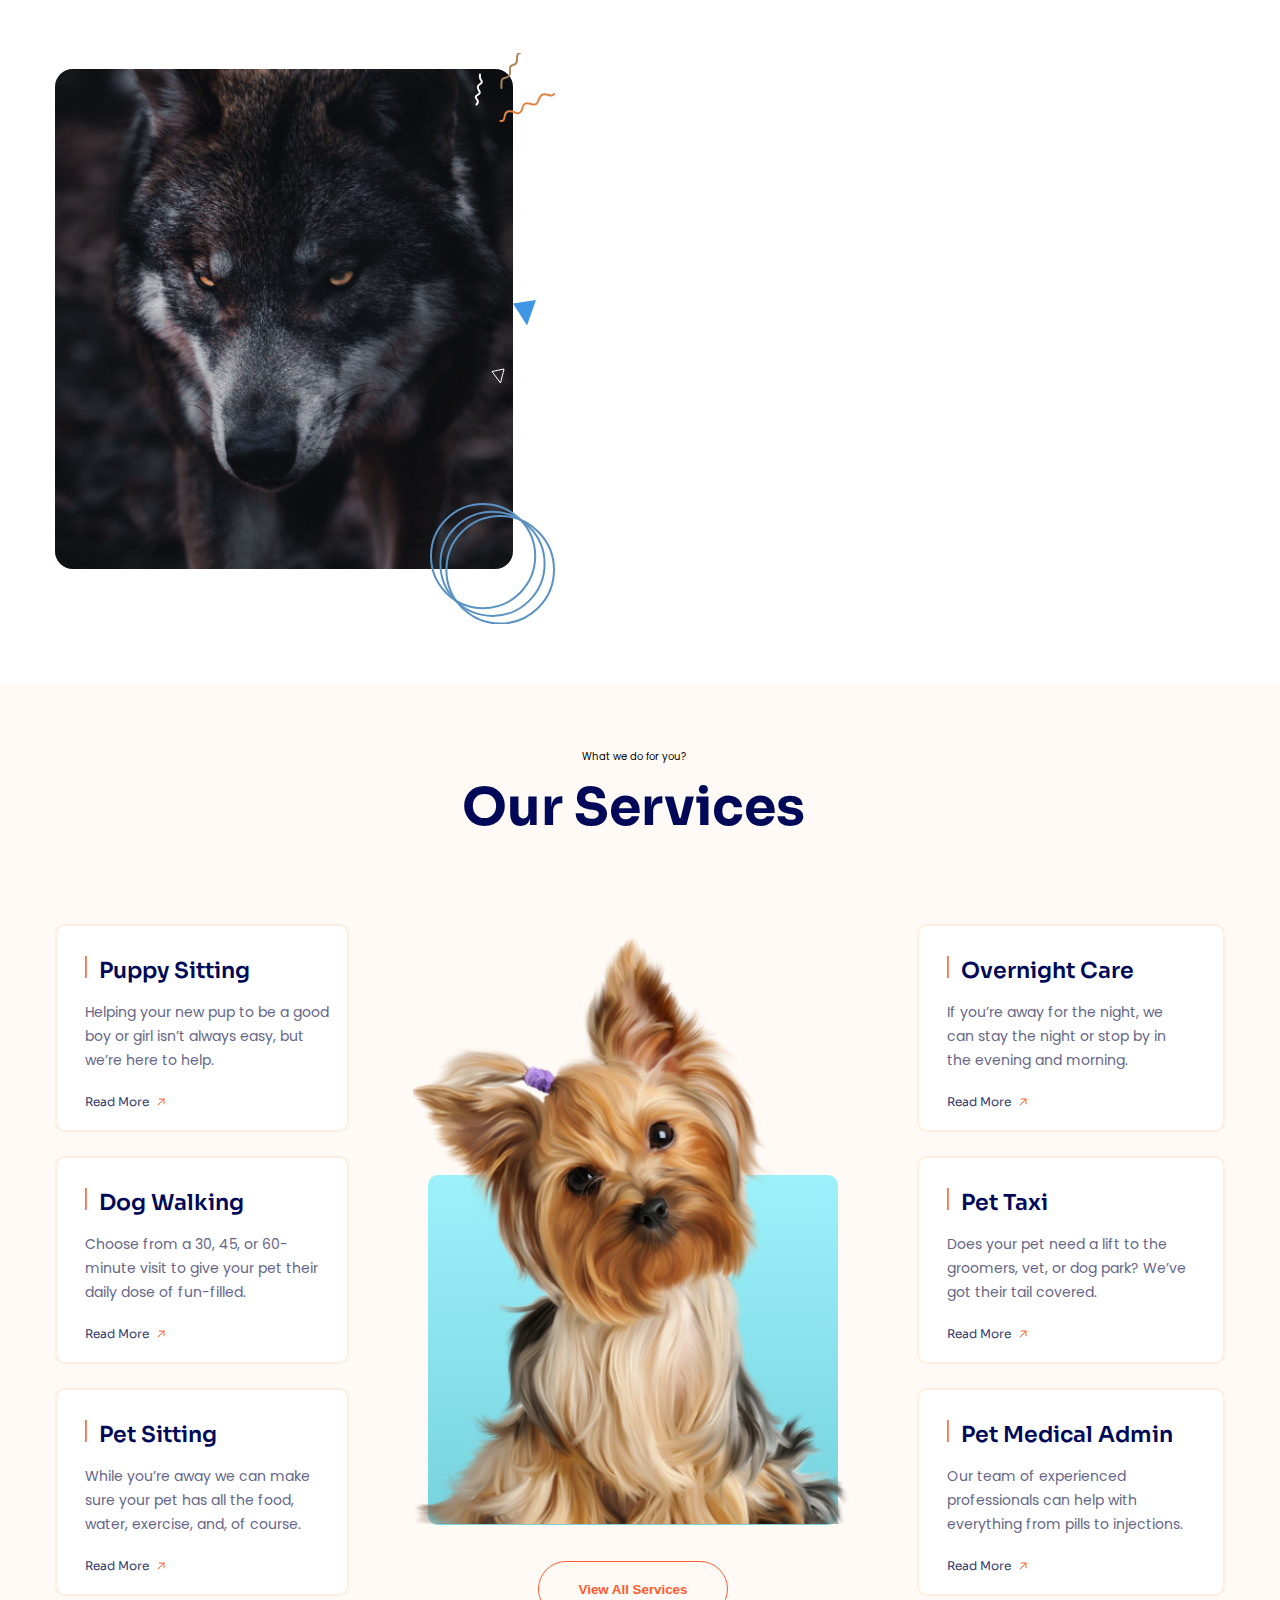
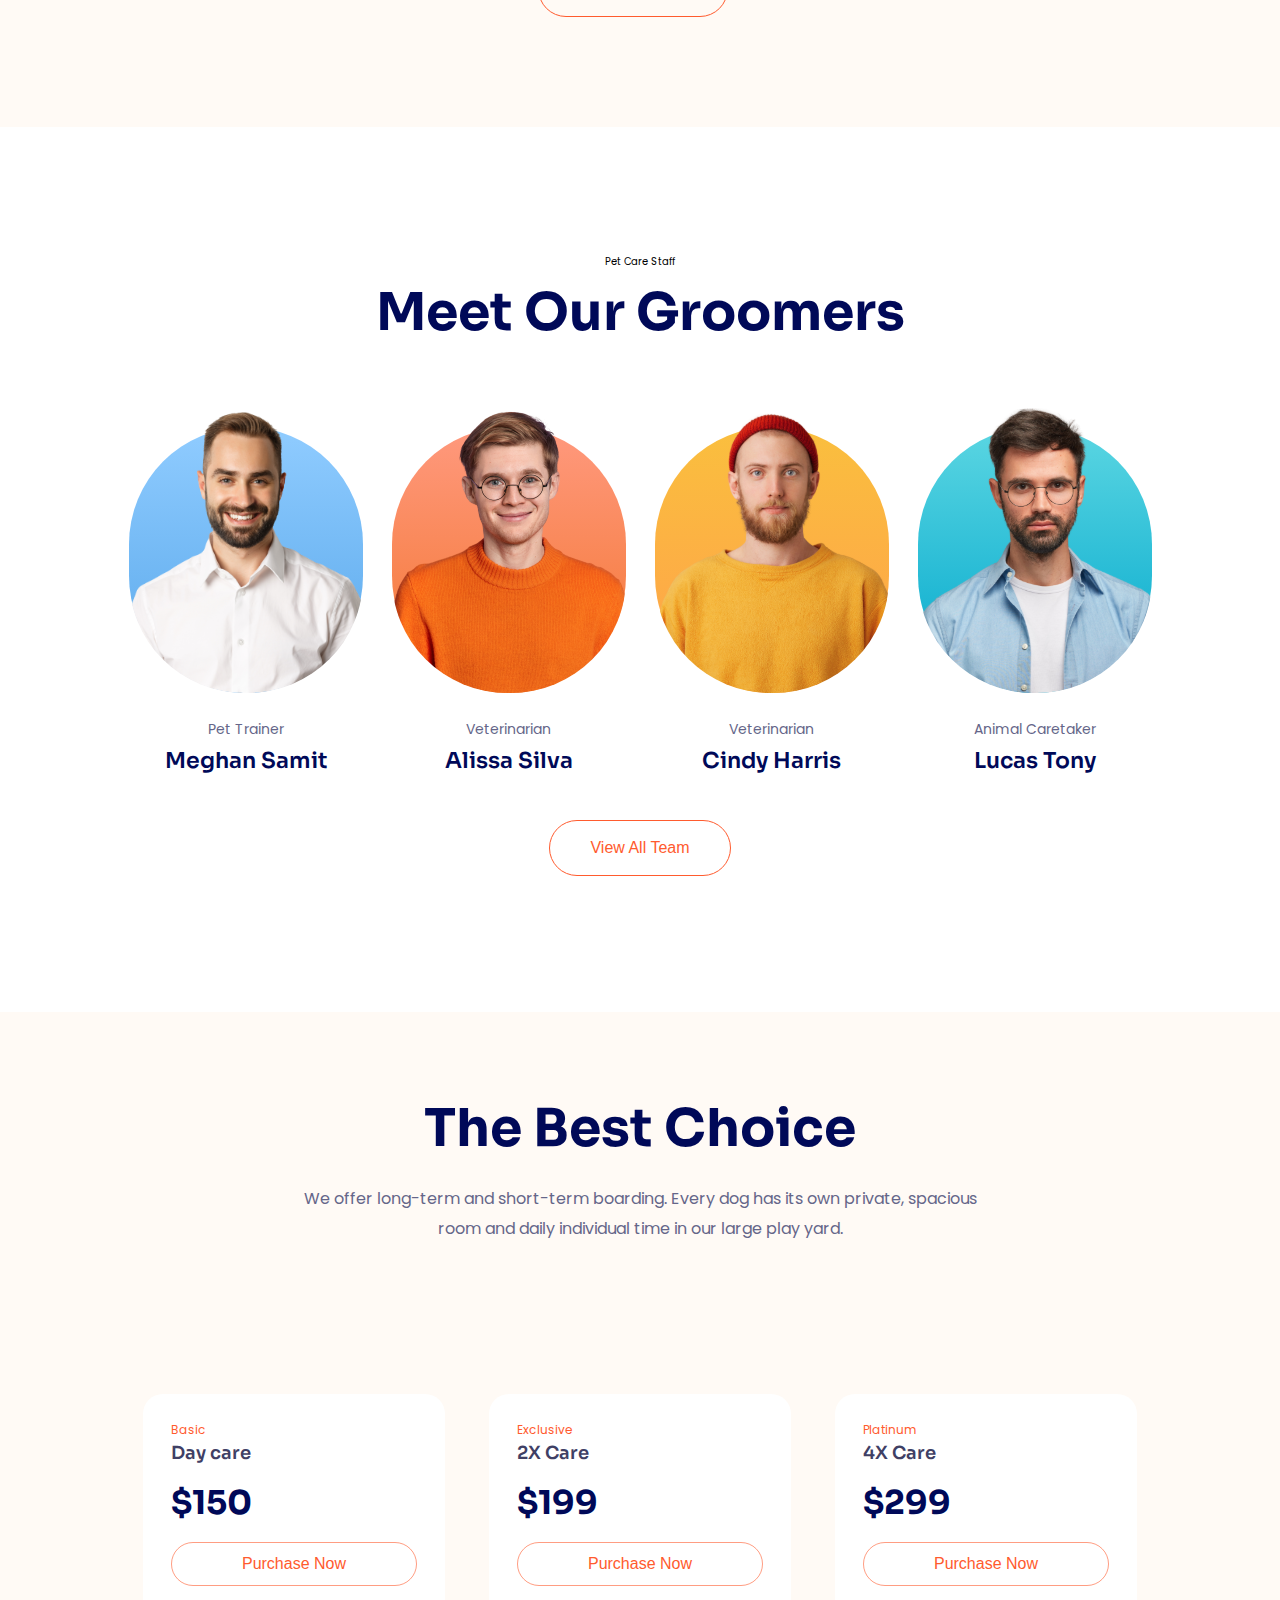
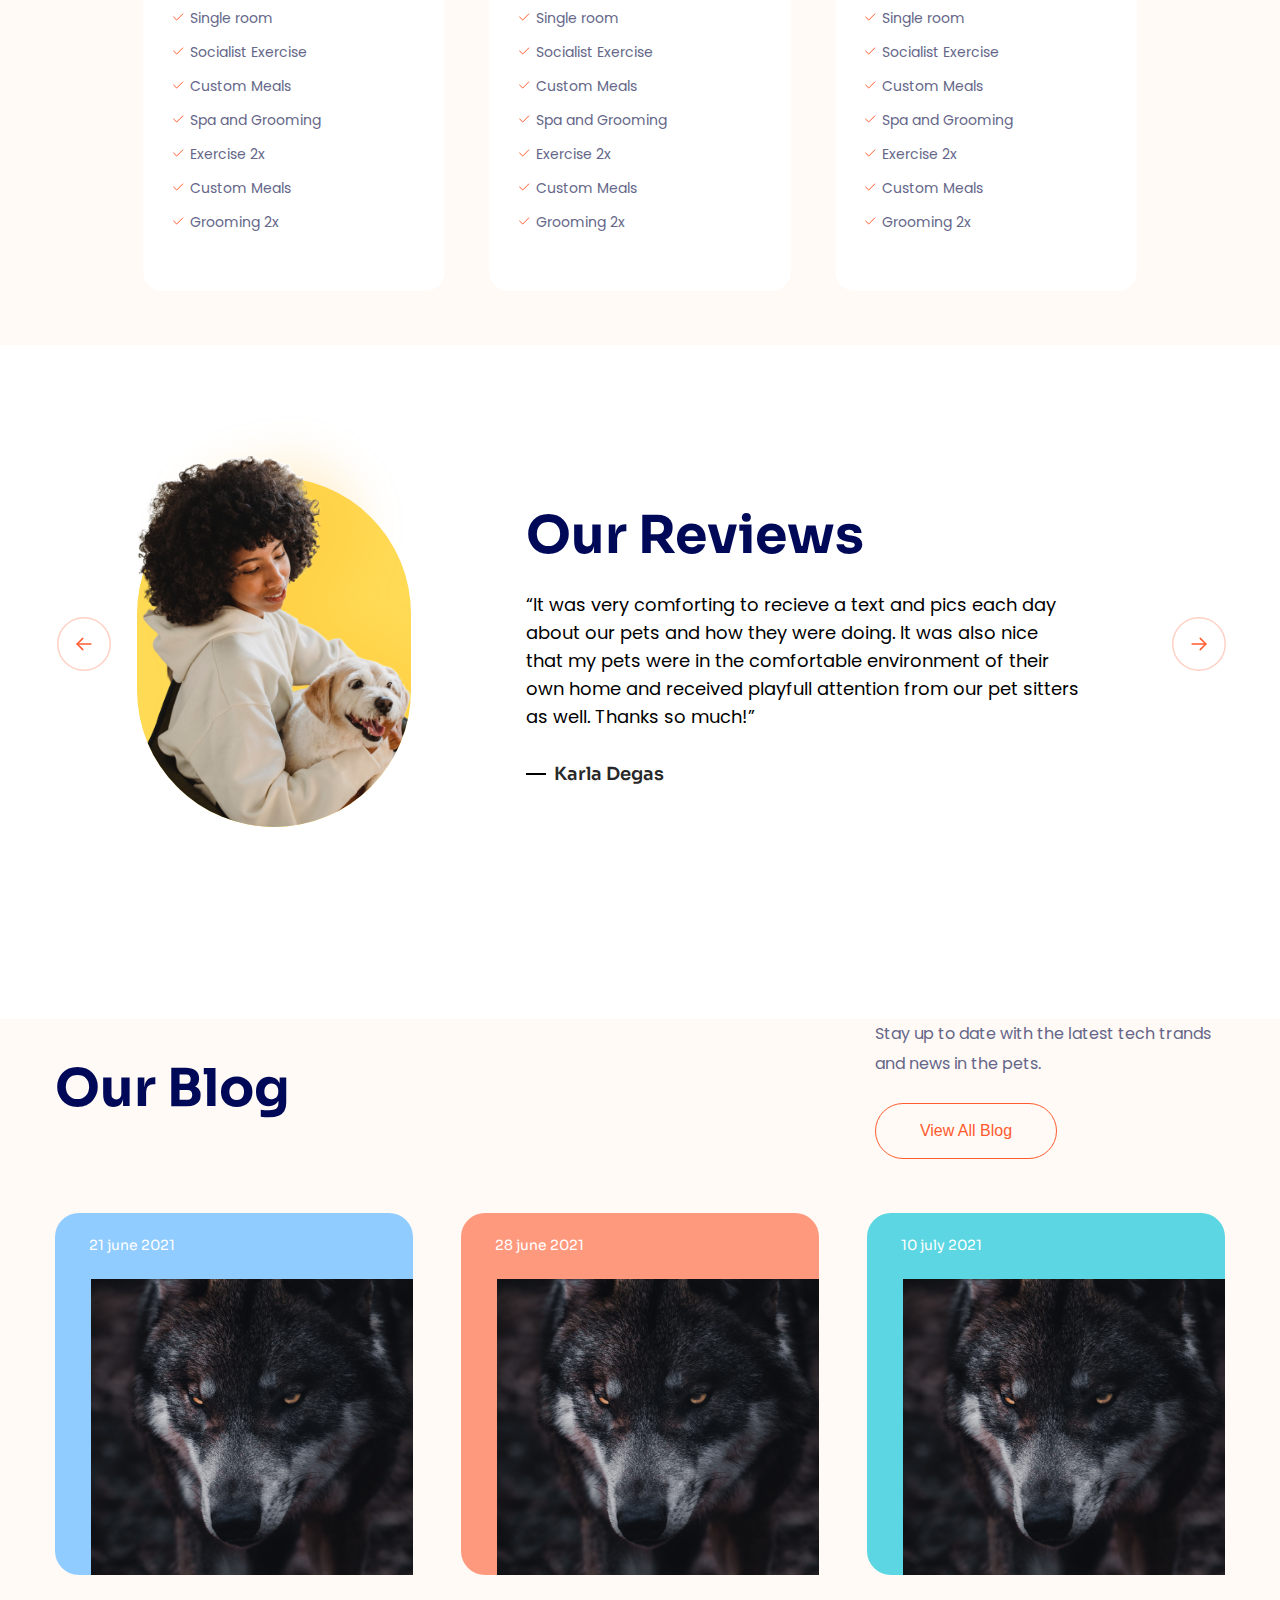
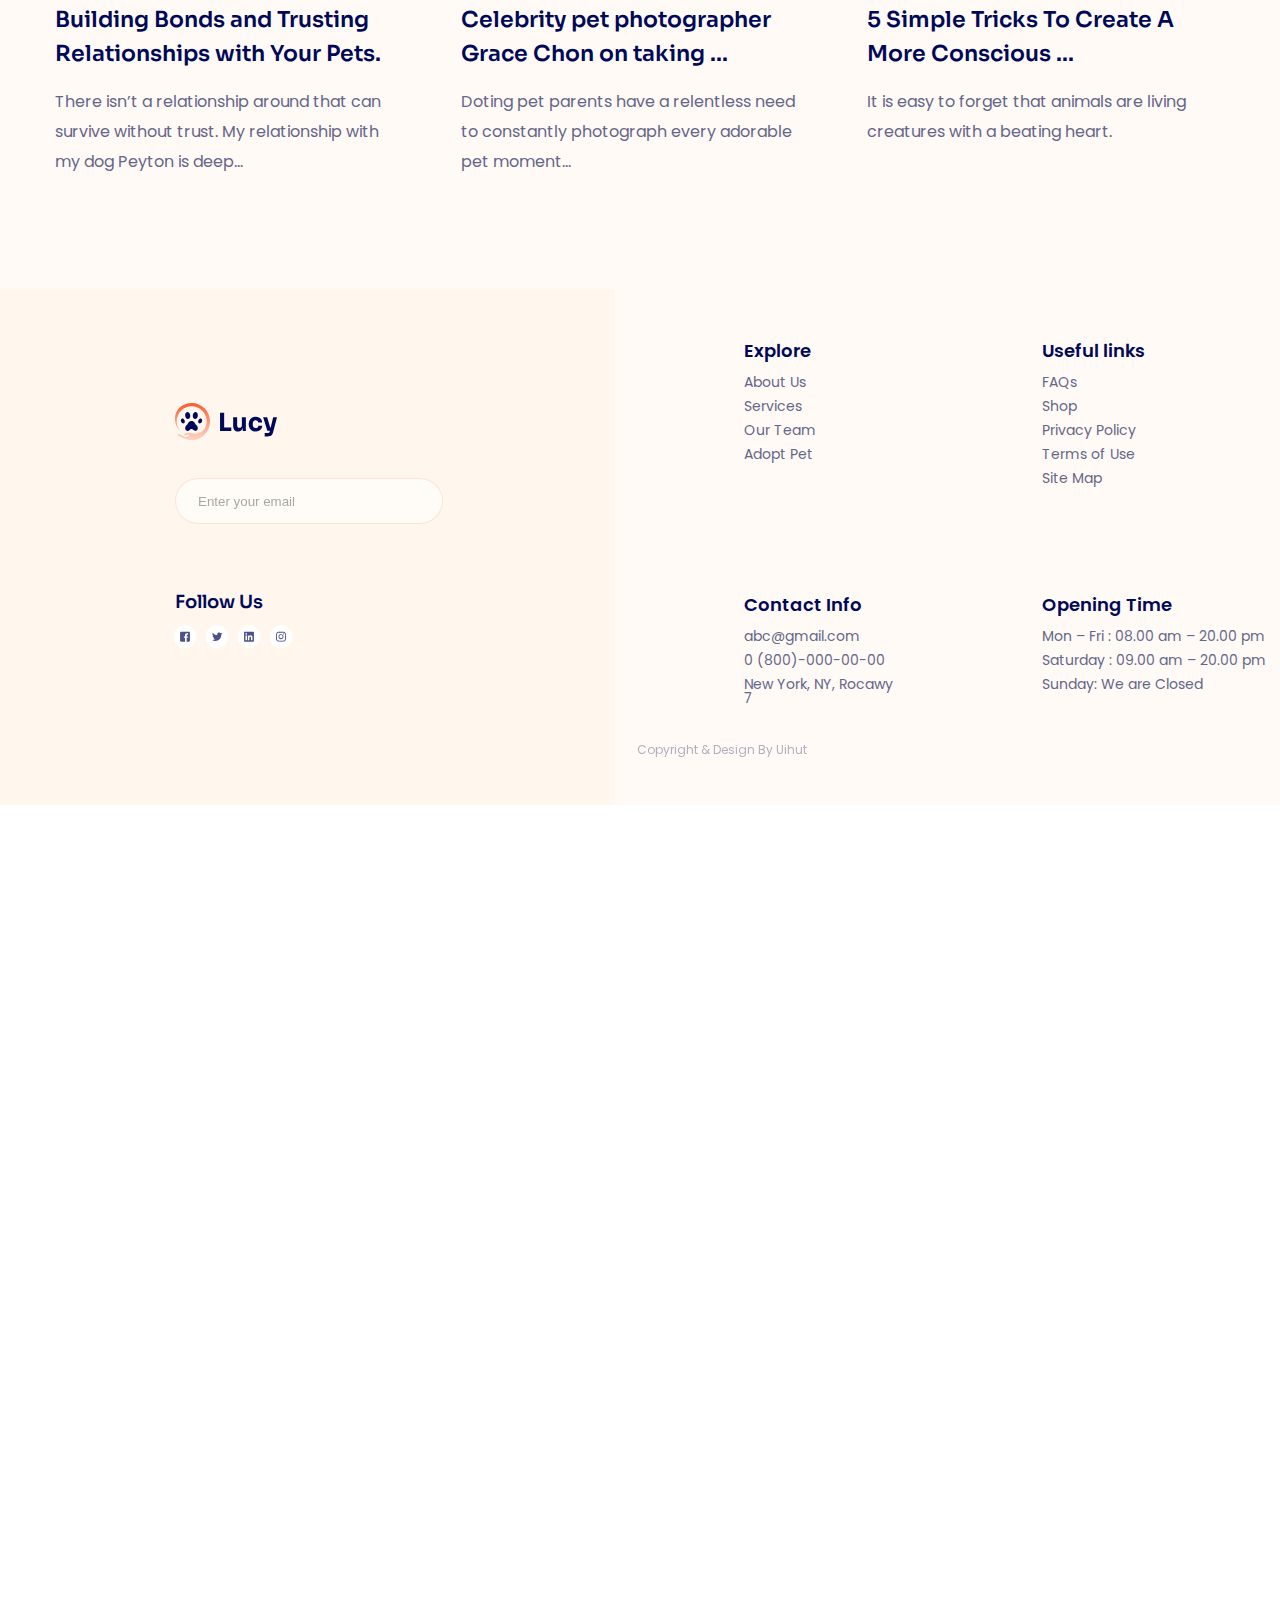
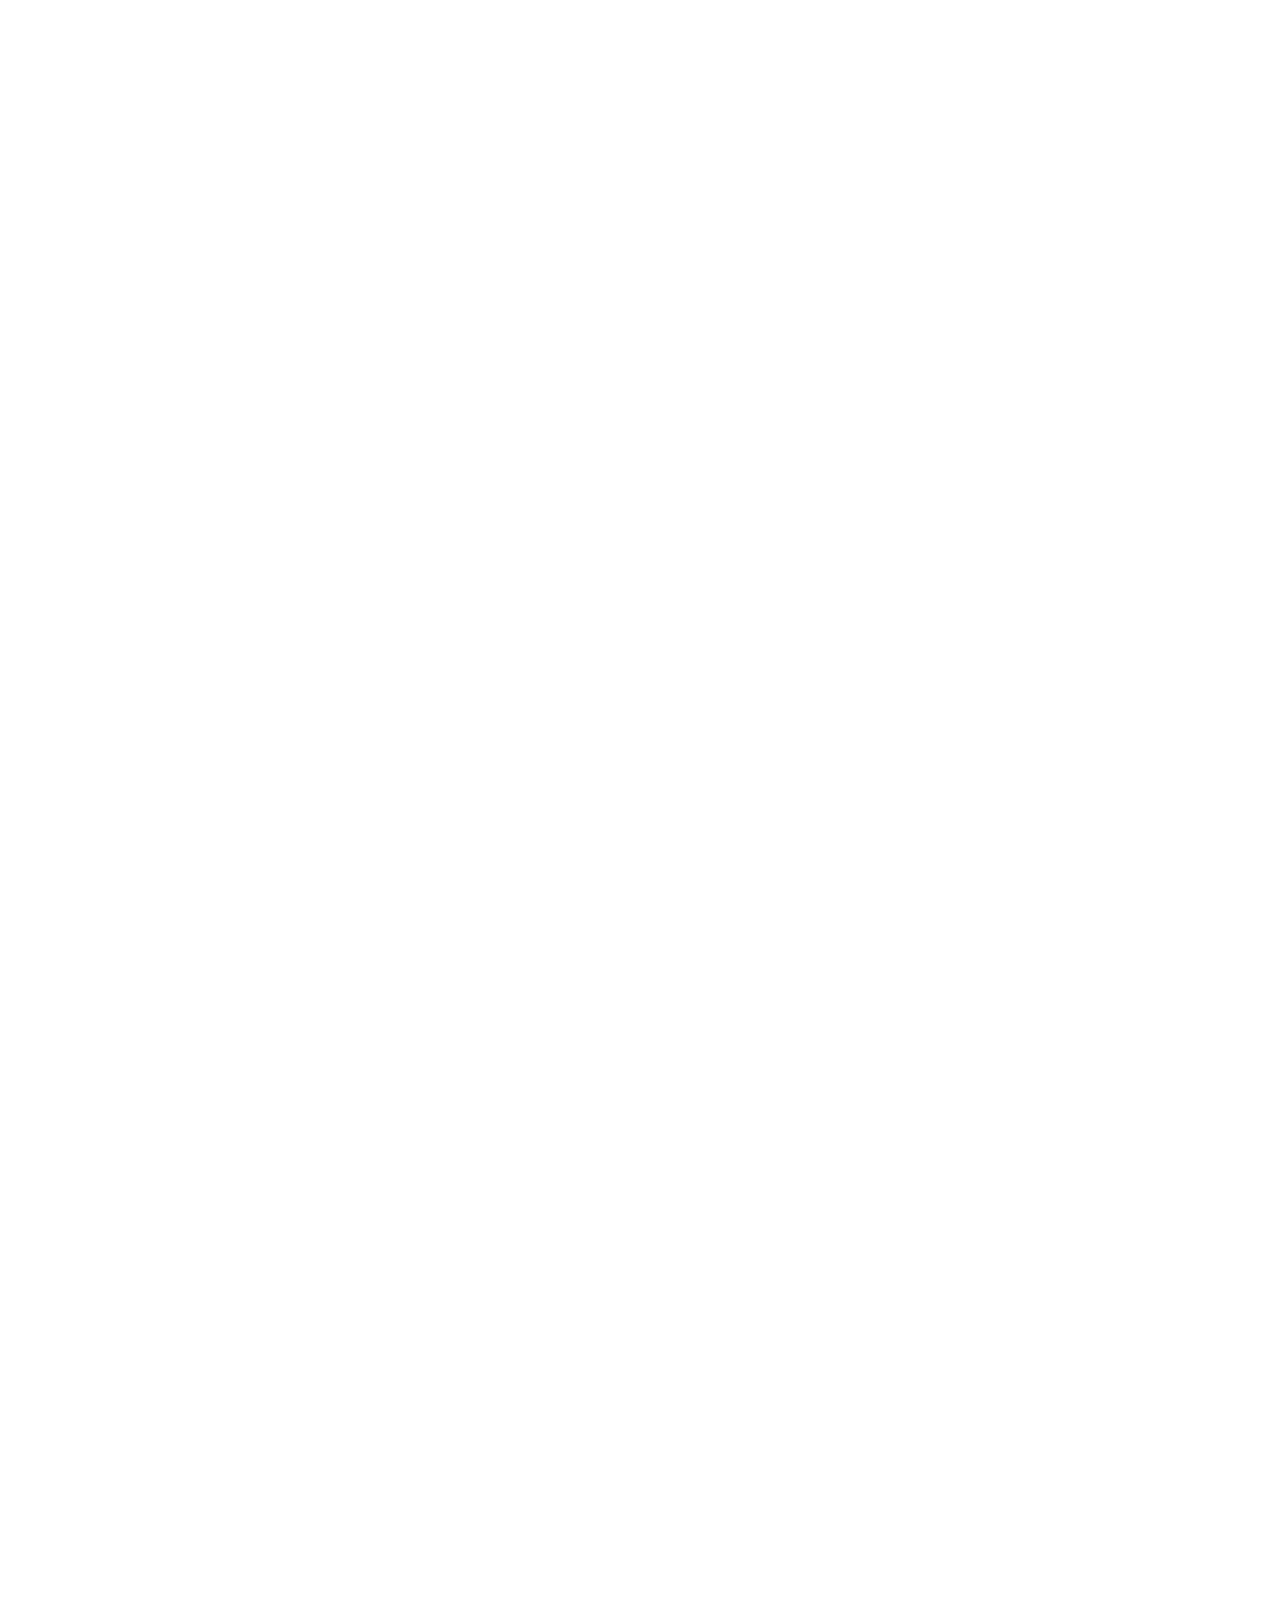
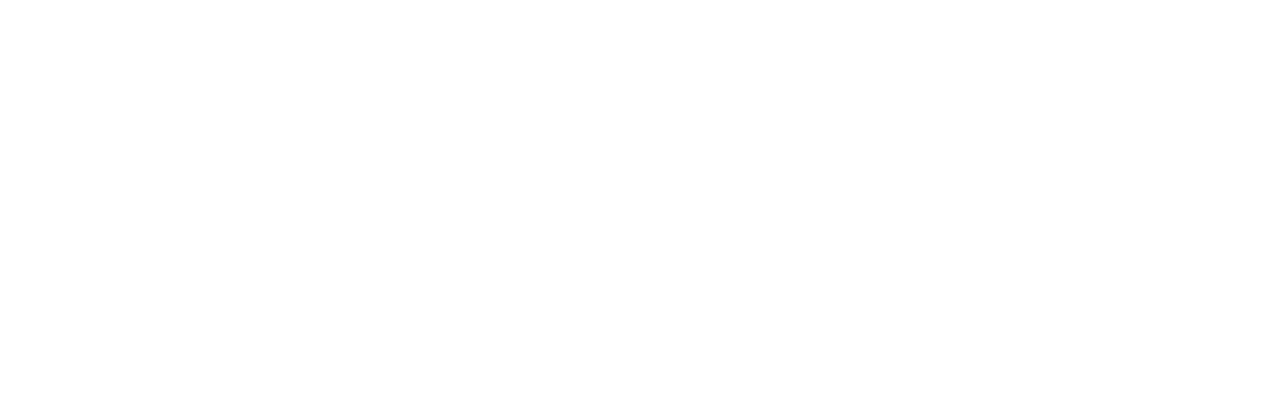
==== commit 09ffd95f: "complete footer" ====
--- a/index.html
+++ b/index.html
@@ -127,563 +127,659 @@
         </header>
       </div>
     </header>
-    <section class="hero">
-      <div class="container">
-        <section class="hero__inside">
-          <figure class="hero__img--box">
-            <img
-              src="./assets/img/hero/img-1.jpg"
-              alt=""
-              class="hero__img hero__img--big"
-              data-aos="fade-down"
-            />
-            <img
-              src="./assets/img/hero/img-2.jpg"
-              alt=""
-              class="hero__img hero__img--small"
-              data-aos="fade-down"
-            />
-            <div class="hero__img--card" data-aos="fade-right">
-              <!-- row 2 -->
-              <div class="hero__card--box">
-                <img
-                  src="./assets/img/hero/img-4.jpg"
-                  alt=""
-                  class="hero__img--avt"
-                />
-                <div class="card-line--box">
-                  <span class="hero__img--name">Anh Long</span>
-                  <div class="line-1"></div>
-                  <div class="line-2"></div>
-                </div>
-              </div>
-            </div>
-            <img
-              src="./assets/img/hero/Union.svg"
-              alt=""
-              class="hero__bg--decorate-01"
-            />
-            <img
-              src="./assets/img/hero/Union (1).svg"
-              alt=""
-              class="hero__bg--decorate-02"
-            />
-          </figure>
-          <section class="hero__text">
-            <h1 class="hero__title">Established & Trusted Pet Care feature</h1>
-            <p class="hero__desc">
-              Discover a wide variety of Pawsitive features to choose from,
-              including daycare, private walks, office duty and spa.
-            </p>
-            <div class="hero__button--box">
-              <button class="hero__btn">
-                <span>Book a Meet</span>
-                <img
-                  src="./assets/img/hero/icon.svg"
-                  alt="icon"
-                  class="hero__btn--icon"
-                />
-              </button>
-              <a class="hero__sub-btn">Schedule a Call</a>
-            </div>
+    <main>
+      <!-- ========== HERO ========= -->
+      <section class="hero">
+        <div class="container">
+          <section class="hero__inside">
+            <figure class="hero__img--box">
+              <img
+                src="./assets/img/hero/img-1.jpg"
+                alt=""
+                class="hero__img hero__img--big"
+                data-aos="fade-down"
+              />
+              <img
+                src="./assets/img/hero/img-2.jpg"
+                alt=""
+                class="hero__img hero__img--small"
+                data-aos="fade-down"
+              />
+              <div class="hero__img--card" data-aos="fade-right">
+                <!-- row 2 -->
+                <div class="hero__card--box">
+                  <img
+                    src="./assets/img/hero/img-4.jpg"
+                    alt=""
+                    class="hero__img--avt"
+                  />
+                  <div class="card-line--box">
+                    <span class="hero__img--name">Anh Long</span>
+                    <div class="line-1"></div>
+                    <div class="line-2"></div>
+                  </div>
+                </div>
+              </div>
+              <img
+                src="./assets/img/hero/Union.svg"
+                alt=""
+                class="hero__bg--decorate-01"
+              />
+              <img
+                src="./assets/img/hero/Union (1).svg"
+                alt=""
+                class="hero__bg--decorate-02"
+              />
+            </figure>
+            <section class="hero__text">
+              <h1 class="hero__title">
+                Established & Trusted Pet Care feature
+              </h1>
+              <p class="hero__desc">
+                Discover a wide variety of Pawsitive features to choose from,
+                including daycare, private walks, office duty and spa.
+              </p>
+              <div class="hero__button--box">
+                <button class="hero__btn">
+                  <span>Book a Meet</span>
+                  <img
+                    src="./assets/img/hero/icon.svg"
+                    alt="icon"
+                    class="hero__btn--icon"
+                  />
+                </button>
+                <a class="hero__sub-btn">Schedule a Call</a>
+              </div>
+            </section>
           </section>
-        </section>
-      </div>
-    </section>
-    <section class="about">
-      <div class="container">
-        <section class="about__inside">
-          <section class="about__text" data-aos="fade-right">
-            <span class="about__slogan">// About //</span>
-            <h2 class="about__title h2__title">Best Agency For Your Pet.</h2>
-            <p class="about__desc desc">
-              Lorem ipsum dolor sit amet, consectetur adipisicing elit, sed do
-              eiusmod tempor incididunt ut labore et dolore magna aliqua.
-            </p>
-            <div class="about__box--experience">
+        </div>
+      </section>
+      <!-- ========== ABOUT ========= -->
+      <section class="about">
+        <div class="container">
+          <section class="about__inside">
+            <section class="about__text" data-aos="fade-right">
+              <span class="about__slogan">// About //</span>
+              <h2 class="about__title h2__title">Best Agency For Your Pet.</h2>
+              <p class="about__desc desc">
+                Lorem ipsum dolor sit amet, consectetur adipisicing elit, sed do
+                eiusmod tempor incididunt ut labore et dolore magna aliqua.
+              </p>
+              <div class="about__box--experience">
+                <!-- item 1 -->
+                <div class="about__item">
+                  <img
+                    src="./assets/img/about/check-icon.svg"
+                    alt="checked icon"
+                    class="about__icon--checkbox"
+                  />
+                  <span class="about__sub-desc">Certified Groomer</span>
+                </div>
+                <!-- item 2 -->
+                <div class="about__item">
+                  <img
+                    src="./assets/img/about/check-icon.svg"
+                    alt="checked icon"
+                    class="about__icon--checkbox"
+                  />
+                  <span class="about__sub-desc">Certified Groomer</span>
+                </div>
+                <!-- item 3 -->
+                <div class="about__item">
+                  <img
+                    src="./assets/img/about/check-icon.svg"
+                    alt="checked icon"
+                    class="about__icon--checkbox"
+                  />
+                  <span class="about__sub-desc">Certified Groomer</span>
+                </div>
+                <!-- item 4 -->
+                <div class="about__item">
+                  <img
+                    src="./assets/img/about/check-icon.svg"
+                    alt="checked icon"
+                    class="about__icon--checkbox"
+                  />
+                  <span class="about__sub-desc">Certified Groomer</span>
+                </div>
+              </div>
+            </section>
+            <figure class="about__img">
+              <img
+                src="./assets/img/about/fox.jpg"
+                alt="fox"
+                class="about__img--center"
+                data-aos="zoom-in"
+              />
+              <div class="about__card" data-aos="flip-down">
+                <div class="about__card--number">20+</div>
+                <div class="about__card--desc">Years Experience</div>
+                <img
+                  src="./assets/img/about/footh.svg"
+                  alt="animal foot"
+                  class="about__card--foot"
+                />
+              </div>
+            </figure>
+          </section>
+        </div>
+      </section>
+      <!-- ========== FEATURE ========= -->
+      <section class="feature">
+        <div class="container">
+          <section class="feature__inside">
+            <figure class="feature__img--box">
+              <img
+                src="./assets/img/feature/wolf.jpg"
+                alt="wolf"
+                class="feature__img"
+              />
+              <img
+                src="./assets/img/feature/Group 43.svg"
+                alt=""
+                class="icon-1"
+              />
+              <img
+                src="./assets/img/feature/Vector 10.svg"
+                alt=""
+                class="icon-2"
+              />
+              <img
+                src="./assets/img/feature/Vector 11.svg"
+                alt=""
+                class="icon-3"
+              />
+              <img
+                src="./assets/img/feature/Vector 12.svg"
+                alt=""
+                class="icon-4"
+              />
+              <img
+                src="./assets/img/feature/Vector 8.svg"
+                alt=""
+                class="icon-5"
+              />
+              <img
+                src="./assets/img/feature/Vector 9.svg"
+                alt=""
+                class="icon-6"
+              />
+            </figure>
+            <article class="feature__text" data-aos="fade-left">
+              <h2 class="h2__title">Taking A Vacation? So Is Your Pet.</h2>
+              <p class="feature__desc desc">
+                We offer long-term and short-term boarding. Every dog has its
+                own private, spacious room and daily individual time in our
+                large play yard.
+              </p>
+              <div class="feature__list">
+                <!-- item 1 -->
+                <div class="feature__list--item">
+                  <img
+                    src="./assets/img/feature/item-1.svg"
+                    alt=""
+                    class="item__img"
+                  />
+                  <span class="item__name">Pet Boarding</span>
+                </div>
+                <!-- item 2 -->
+                <div class="feature__list--item">
+                  <img
+                    src="./assets/img/feature/item-2.svg"
+                    alt=""
+                    class="item__img order-01"
+                  />
+                  <span class="item__name">Pet Daycare</span>
+                </div>
+                <!-- item 3 -->
+                <div class="feature__list--item">
+                  <img
+                    src="./assets/img/feature/item-3.svg"
+                    alt=""
+                    class="item__img order-02"
+                  />
+                  <span class="item__name">Pet Transport</span>
+                </div>
+              </div>
+              <div class="feature__separate"></div>
+              <p class="feature__sub-desc">
+                While you're on holiday, here's where your furry friends will
+                spend their time.
+              </p>
+              <a href="#!" class="feature__view-more">View more</a>
+            </article>
+          </section>
+        </div>
+      </section>
+      <!-- ========== SERVICE ========= -->
+      <section class="service">
+        <div class="container">
+          <section class="service__inside">
+            <!-- card 1 -->
+            <div class="service__card service__card--01">
+              <h3 class="service__sub-title">Puppy Sitting</h3>
+              <p class="service__desc">
+                Helping your new pup to be a good boy or girl isn’t always easy,
+                but we’re here to help.
+              </p>
+              <div class="service__img--box">
+                <span class="service__read-more">Read More</span>
+                <img
+                  src="./assets/img/service/ArrowUpRight.svg"
+                  alt=""
+                  class="service__icon"
+                />
+              </div>
+            </div>
+            <!-- card 2 -->
+            <div class="service__card service__card--02">
+              <h3 class="service__sub-title">Dog Walking</h3>
+              <p class="service__desc">
+                Choose from a 30, 45, or 60-minute visit to give your pet their
+                daily dose of fun-filled.
+              </p>
+              <div class="service__img--box">
+                <span class="service__read-more">Read More</span>
+                <img
+                  src="./assets/img/service/ArrowUpRight.svg"
+                  alt=""
+                  class="service__icon"
+                />
+              </div>
+            </div>
+            <!-- card 3 -->
+            <div class="service__card service__card--03">
+              <h3 class="service__sub-title">Pet Sitting</h3>
+              <p class="service__desc">
+                While you’re away we can make sure your pet has all the food,
+                water, exercise, and, of course.
+              </p>
+              <div class="service__img--box">
+                <span class="service__read-more">Read More</span>
+                <img
+                  src="./assets/img/service/ArrowUpRight.svg"
+                  alt=""
+                  class="service__icon"
+                />
+              </div>
+            </div>
+            <!-- card 4 -->
+            <div class="service__card service__card--04">
+              <h3 class="service__sub-title">Overnight Care</h3>
+              <p class="service__desc">
+                If you’re away for the night, we can stay the night or stop by
+                in the evening and morning.
+              </p>
+              <div class="service__img--box">
+                <span class="service__read-more">Read More</span>
+                <img
+                  src="./assets/img/service/ArrowUpRight.svg"
+                  alt=""
+                  class="service__icon"
+                />
+              </div>
+            </div>
+            <!-- card 5 -->
+            <div class="service__card service__card--05">
+              <h3 class="service__sub-title">Pet Taxi</h3>
+              <p class="service__desc">
+                Does your pet need a lift to the groomers, vet, or dog park?
+                We’ve got their tail covered.
+              </p>
+              <div class="service__img--box">
+                <span class="service__read-more">Read More</span>
+                <img
+                  src="./assets/img/service/ArrowUpRight.svg"
+                  alt=""
+                  class="service__icon"
+                />
+              </div>
+            </div>
+            <!-- card 6 -->
+            <div class="service__card service__card--06">
+              <h3 class="service__sub-title">Pet Medical Admin</h3>
+              <p class="service__desc">
+                Our team of experienced professionals can help with everything
+                from pills to injections.
+              </p>
+              <div class="service__img--box">
+                <span class="service__read-more">Read More</span>
+                <img
+                  src="./assets/img/service/ArrowUpRight.svg"
+                  alt=""
+                  class="service__icon"
+                />
+              </div>
+            </div>
+
+            <div class="service__title">
+              <span class="service__desc--main">What we do for you?</span>
+              <h2 class="h2__title">Our Services</h2>
+            </div>
+            <div class="service__img">
+              <div class="service__img--bg"></div>
+              <img
+                src="./assets/img/service/the dog.svg"
+                alt="the dog"
+                class="service__img--main"
+              />
+              <button class="btn service__btn">View All Services</button>
+            </div>
+          </section>
+        </div>
+      </section>
+      <!-- ========== TEAM ========= -->
+      <section class="team">
+        <div class="container">
+          <section class="team__inside">
+            <span class="team__desc">Pet Care Staff</span>
+            <h2 class="team__title h2__title">Meet Our Groomers</h2>
+            <div class="team__item--box">
               <!-- item 1 -->
-              <div class="about__item">
-                <img
-                  src="./assets/img/about/check-icon.svg"
-                  alt="checked icon"
-                  class="about__icon--checkbox"
-                />
-                <span class="about__sub-desc">Certified Groomer</span>
+              <div class="team__item">
+                <img
+                  src="./assets/img/team/partner-01.svg"
+                  alt=""
+                  class="team__partner"
+                />
+                <div class="team__partner--bg partner--01"></div>
+                <span class="team__job">Pet Trainer</span>
+                <span class="team__name">Meghan Samit</span>
               </div>
               <!-- item 2 -->
-              <div class="about__item">
-                <img
-                  src="./assets/img/about/check-icon.svg"
-                  alt="checked icon"
-                  class="about__icon--checkbox"
-                />
-                <span class="about__sub-desc">Certified Groomer</span>
+              <div class="team__item">
+                <img
+                  src="./assets/img/team/partner-02.svg"
+                  alt=""
+                  class="team__partner"
+                />
+                <div class="team__partner--bg partner--02"></div>
+                <span class="team__job">Veterinarian</span>
+                <span class="team__name">Alissa Silva</span>
               </div>
               <!-- item 3 -->
-              <div class="about__item">
-                <img
-                  src="./assets/img/about/check-icon.svg"
-                  alt="checked icon"
-                  class="about__icon--checkbox"
-                />
-                <span class="about__sub-desc">Certified Groomer</span>
+              <div class="team__item">
+                <img
+                  src="./assets/img/team/partner-03.svg"
+                  alt=""
+                  class="team__partner"
+                />
+                <div class="team__partner--bg partner--03"></div>
+                <span class="team__job">Veterinarian</span>
+                <span class="team__name">Cindy Harris</span>
               </div>
               <!-- item 4 -->
-              <div class="about__item">
-                <img
-                  src="./assets/img/about/check-icon.svg"
-                  alt="checked icon"
-                  class="about__icon--checkbox"
-                />
-                <span class="about__sub-desc">Certified Groomer</span>
-              </div>
-            </div>
+              <div class="team__item">
+                <img
+                  src="./assets/img/team/partner-04.svg"
+                  alt=""
+                  class="team__partner"
+                />
+                <div class="team__partner--bg partner--04"></div>
+                <span class="team__job">Animal Caretaker</span>
+                <span class="team__name">Lucas Tony</span>
+              </div>
+            </div>
+            <button class="btn team__btn">View All Team</button>
           </section>
-          <figure class="about__img">
-            <img
-              src="./assets/img/about/fox.jpg"
-              alt="fox"
-              class="about__img--center"
-              data-aos="zoom-in"
-            />
-            <div class="about__card" data-aos="flip-down">
-              <div class="about__card--number">20+</div>
-              <div class="about__card--desc">Years Experience</div>
-              <img
-                src="./assets/img/about/footh.svg"
-                alt="animal foot"
-                class="about__card--foot"
-              />
-            </div>
-          </figure>
-        </section>
-      </div>
-    </section>
-    <section class="feature">
-      <div class="container">
-        <section class="feature__inside">
-          <figure class="feature__img--box">
-            <img
-              src="./assets/img/feature/wolf.jpg"
-              alt="wolf"
-              class="feature__img"
-            />
-            <img
-              src="./assets/img/feature/Group 43.svg"
-              alt=""
-              class="icon-1"
-            />
-            <img
-              src="./assets/img/feature/Vector 10.svg"
-              alt=""
-              class="icon-2"
-            />
-            <img
-              src="./assets/img/feature/Vector 11.svg"
-              alt=""
-              class="icon-3"
-            />
-            <img
-              src="./assets/img/feature/Vector 12.svg"
-              alt=""
-              class="icon-4"
-            />
-            <img
-              src="./assets/img/feature/Vector 8.svg"
-              alt=""
-              class="icon-5"
-            />
-            <img
-              src="./assets/img/feature/Vector 9.svg"
-              alt=""
-              class="icon-6"
-            />
-          </figure>
-          <article class="feature__text" data-aos="fade-left">
-            <h2 class="h2__title">Taking A Vacation? So Is Your Pet.</h2>
-            <p class="feature__desc desc">
+        </div>
+      </section>
+      <!-- ========== PRICING ========= -->
+      <section class="pricing">
+        <div class="container">
+          <section class="pricing__inside">
+            <h2 class="h2__title pricing__title">The Best Choice</h2>
+            <p class="pricing__desc desc">
               We offer long-term and short-term boarding. Every dog has its own
               private, spacious room and daily individual time in our large play
               yard.
             </p>
-            <div class="feature__list">
+            <div class="pricing__item--box">
               <!-- item 1 -->
-              <div class="feature__list--item">
-                <img
-                  src="./assets/img/feature/item-1.svg"
-                  alt=""
-                  class="item__img"
-                />
-                <span class="item__name">Pet Boarding</span>
+              <div class="pricing__item">
+                <span class="basic">Basic</span>
+                <span class="day-care">Day care</span>
+                <number class="number">$150</number>
+                <button class="btn pricing__btn">Purchase Now</button>
+                <ul class="pricing__list">
+                  <li>Single room</li>
+                  <li>Socialist Exercise</li>
+                  <li>Custom Meals</li>
+                  <li>Spa and Grooming</li>
+                  <li>Exercise 2x</li>
+                  <li>Custom Meals</li>
+                  <li>Grooming 2x</li>
+                </ul>
               </div>
               <!-- item 2 -->
-              <div class="feature__list--item">
-                <img
-                  src="./assets/img/feature/item-2.svg"
-                  alt=""
-                  class="item__img order-01"
-                />
-                <span class="item__name">Pet Daycare</span>
+              <div class="pricing__item">
+                <span class="basic">Exclusive</span>
+                <span class="day-care">2X Care</span>
+                <number class="number">$199</number>
+                <button class="btn pricing__btn">Purchase Now</button>
+                <ul class="pricing__list">
+                  <li>Single room</li>
+                  <li>Socialist Exercise</li>
+                  <li>Custom Meals</li>
+                  <li>Spa and Grooming</li>
+                  <li>Exercise 2x</li>
+                  <li>Custom Meals</li>
+                  <li>Grooming 2x</li>
+                </ul>
               </div>
               <!-- item 3 -->
-              <div class="feature__list--item">
-                <img
-                  src="./assets/img/feature/item-3.svg"
-                  alt=""
-                  class="item__img order-02"
-                />
-                <span class="item__name">Pet Transport</span>
-              </div>
-            </div>
-            <div class="feature__separate"></div>
-            <p class="feature__sub-desc">
-              While you're on holiday, here's where your furry friends will
-              spend their time.
-            </p>
-            <a href="#!" class="feature__view-more">View more</a>
-          </article>
-        </section>
+              <div class="pricing__item">
+                <span class="basic">Platinum</span>
+                <span class="day-care">4X Care</span>
+                <number class="number">$299</number>
+                <button class="btn pricing__btn">Purchase Now</button>
+                <ul class="pricing__list">
+                  <li>Single room</li>
+                  <li>Socialist Exercise</li>
+                  <li>Custom Meals</li>
+                  <li>Spa and Grooming</li>
+                  <li>Exercise 2x</li>
+                  <li>Custom Meals</li>
+                  <li>Grooming 2x</li>
+                </ul>
+              </div>
+            </div>
+          </section>
+        </div>
+      </section>
+      <!-- ========== TEST ========= -->
+      <section class="test">
+        <div class="container">
+          <section class="test__inside">
+            <figure class="test__img--box">
+              <img
+                src="./assets/img/test/image 84.svg"
+                alt=""
+                class="test__img"
+              />
+              <div class="test__img--bg"></div>
+            </figure>
+            <article class="test__text">
+              <h2 class="h2__title">Our Reviews</h2>
+              <p class="test__desc">
+                “It was very comforting to recieve a text and pics each day
+                about our pets and how they were doing. It was also nice that my
+                pets were in the comfortable environment of their own home and
+                received playfull attention from our pet sitters as well. Thanks
+                so much!”
+              </p>
+              <span class="test__name">Karla Degas</span>
+            </article>
+            <img
+              src="./assets/img/test/arrow.svg"
+              alt=""
+              class="test__slide--icon-1"
+            />
+            <img
+              src="./assets/img/test/arrow.svg"
+              alt=""
+              class="test__slide--icon-2"
+            />
+          </section>
+        </div>
+      </section>
+      <!-- ========== BLOG ========= -->
+      <section class="blog">
+        <div class="container">
+          <section class="blog__inside">
+            <section class="blog__text">
+              <h2 class="h2__title">Our Blog</h2>
+              <div class="blog__desc--box">
+                <span class="blog__desc desc"
+                  >Stay up to date with the latest tech trands and news in the
+                  pets.</span
+                >
+                <button class="btn blog__btn">View All Blog</button>
+              </div>
+            </section>
+            <div class="blog__item--box">
+              <!-- item-1 -->
+              <div class="blog__item blog__item--01">
+                <div class="blog__item--bg">
+                  <img
+                    src="./assets/img/feature/wolf.jpg"
+                    alt=""
+                    class="blog__img"
+                  />
+                  <span class="blog__date">21 june 2021</span>
+                </div>
+                <h3 class="blog__item--sub-title">
+                  Building Bonds and Trusting Relationships with Your Pets.
+                </h3>
+                <p class="desc blog__item--desc">
+                  There isn’t a relationship around that can survive without
+                  trust. My relationship with my dog Peyton is deep...
+                </p>
+              </div>
+              <!-- item-2 -->
+              <div class="blog__item blog__item--01">
+                <div class="blog__item--bg blog__bg--item-02">
+                  <img
+                    src="./assets/img/feature/wolf.jpg"
+                    alt=""
+                    class="blog__img"
+                  />
+                  <span class="blog__date">28 june 2021</span>
+                </div>
+                <h3 class="blog__item--sub-title">
+                  Celebrity pet photographer Grace Chon on taking ...
+                </h3>
+                <p class="desc blog__item--desc">
+                  Doting pet parents have a relentless need to constantly
+                  photograph every adorable pet moment...
+                </p>
+              </div>
+              <!-- item-3 -->
+              <div class="blog__item blog__item--01">
+                <div class="blog__item--bg blog__bg--item-03">
+                  <img
+                    src="./assets/img/feature/wolf.jpg"
+                    alt=""
+                    class="blog__img"
+                  />
+                  <span class="blog__date">10 july 2021</span>
+                </div>
+                <h3 class="blog__item--sub-title">
+                  5 Simple Tricks To Create A More Conscious ...
+                </h3>
+                <p class="desc blog__item--desc">
+                  It is easy to forget that animals are living creatures with a
+                  beating heart.
+                </p>
+              </div>
+            </div>
+          </section>
+        </div>
+      </section>
+    </main>
+    <footer class="footer">
+      <div class="footer__inside">
+        <div class="footer__left">
+          <div class="left__inside">
+            <img
+              src="./assets/img/footer/logo.svg"
+              alt="logo"
+              class="footer__logo"
+            />
+            <input
+              type="email"
+              name=""
+              id=""
+              placeholder="Enter your email"
+              class="footer__input-email"
+            />
+            <div class="footer__brand">
+              <span class="footer__action">Follow Us</span>
+              <div class="footer__icon--box">
+                <img
+                  src="./assets/img/footer/Group 107.svg"
+                  alt=""
+                  class="footer__icon"
+                />
+                <img
+                  src="./assets/img/footer/Group 108.svg"
+                  alt=""
+                  class="footer__icon"
+                />
+                <img
+                  src="./assets/img/footer/Group 109.svg"
+                  alt=""
+                  class="footer__icon"
+                />
+                <img
+                  src="./assets/img/footer/Group 110.svg"
+                  alt=""
+                  class="footer__icon"
+                />
+              </div>
+            </div>
+          </div>
+        </div>
+        <div class="footer__right">
+          <div class="right__inside--list">
+            <!-- list 1 -->
+            <ul class="footer__list">
+              <li>Explore</li>
+              <li>About Us</li>
+              <li>Services</li>
+              <li>Our Team</li>
+              <li>Adopt Pet</li>
+            </ul>
+            <!-- list 2 -->
+            <ul class="footer__list list__02">
+              <li>Useful links</li>
+              <li>FAQs</li>
+              <li>Shop</li>
+              <li>Privacy Policy</li>
+              <li>Terms of Use</li>
+              <li>Site Map</li>
+            </ul>
+            <!-- list 3 -->
+            <ul class="footer__list">
+              <li>Contact Info</li>
+              <li>abc@gmail.com</li>
+              <li>0 (800)-000-00-00</li>
+              <li>New York, NY, Rocawy 7</li>
+            </ul>
+            <!-- list 4 -->
+            <ul class="footer__list">
+              <li>Opening Time</li>
+              <li>Mon – Fri : 08.00 am – 20.00 pm</li>
+              <li>Saturday : 09.00 am – 20.00 pm</li>
+              <li>Sunday: We are Closed</li>
+            </ul>
+          </div>
+          <span class="right__inside--copyright"
+            >Copyright & Design By Uihut
+            </span>
+        </div>
       </div>
-    </section>
-    <section class="service">
-      <div class="container">
-        <section class="service__inside">
-          <!-- card 1 -->
-          <div class="service__card service__card--01">
-            <h3 class="service__sub-title">Puppy Sitting</h3>
-            <p class="service__desc">
-              Helping your new pup to be a good boy or girl isn’t always easy,
-              but we’re here to help.
-            </p>
-            <div class="service__img--box">
-              <span class="service__read-more">Read More</span>
-              <img
-                src="./assets/img/service/ArrowUpRight.svg"
-                alt=""
-                class="service__icon"
-              />
-            </div>
-          </div>
-          <!-- card 2 -->
-          <div class="service__card service__card--02">
-            <h3 class="service__sub-title">Dog Walking</h3>
-            <p class="service__desc">
-              Choose from a 30, 45, or 60-minute visit to give your pet their
-              daily dose of fun-filled.
-            </p>
-            <div class="service__img--box">
-              <span class="service__read-more">Read More</span>
-              <img
-                src="./assets/img/service/ArrowUpRight.svg"
-                alt=""
-                class="service__icon"
-              />
-            </div>
-          </div>
-          <!-- card 3 -->
-          <div class="service__card service__card--03">
-            <h3 class="service__sub-title">Pet Sitting</h3>
-            <p class="service__desc">
-              While you’re away we can make sure your pet has all the food,
-              water, exercise, and, of course.
-            </p>
-            <div class="service__img--box">
-              <span class="service__read-more">Read More</span>
-              <img
-                src="./assets/img/service/ArrowUpRight.svg"
-                alt=""
-                class="service__icon"
-              />
-            </div>
-          </div>
-          <!-- card 4 -->
-          <div class="service__card service__card--04">
-            <h3 class="service__sub-title">Overnight Care</h3>
-            <p class="service__desc">
-              If you’re away for the night, we can stay the night or stop by in
-              the evening and morning.
-            </p>
-            <div class="service__img--box">
-              <span class="service__read-more">Read More</span>
-              <img
-                src="./assets/img/service/ArrowUpRight.svg"
-                alt=""
-                class="service__icon"
-              />
-            </div>
-          </div>
-          <!-- card 5 -->
-          <div class="service__card service__card--05">
-            <h3 class="service__sub-title">Pet Taxi</h3>
-            <p class="service__desc">
-              Does your pet need a lift to the groomers, vet, or dog park? We’ve
-              got their tail covered.
-            </p>
-            <div class="service__img--box">
-              <span class="service__read-more">Read More</span>
-              <img
-                src="./assets/img/service/ArrowUpRight.svg"
-                alt=""
-                class="service__icon"
-              />
-            </div>
-          </div>
-          <!-- card 6 -->
-          <div class="service__card service__card--06">
-            <h3 class="service__sub-title">Pet Medical Admin</h3>
-            <p class="service__desc">
-              Our team of experienced professionals can help with everything
-              from pills to injections.
-            </p>
-            <div class="service__img--box">
-              <span class="service__read-more">Read More</span>
-              <img
-                src="./assets/img/service/ArrowUpRight.svg"
-                alt=""
-                class="service__icon"
-              />
-            </div>
-          </div>
-
-          <div class="service__title">
-            <span class="service__desc--main">What we do for you?</span>
-            <h2 class="h2__title">Our Services</h2>
-          </div>
-          <div class="service__img">
-            <div class="service__img--bg"></div>
-            <img
-              src="./assets/img/service/the dog.svg"
-              alt="the dog"
-              class="service__img--main"
-            />
-            <button class="btn service__btn">View All Services</button>
-          </div>
-        </section>
-      </div>
-    </section>
-    <section class="team">
-      <div class="container">
-        <section class="team__inside">
-          <span class="team__desc">Pet Care Staff</span>
-          <h2 class="team__title h2__title">Meet Our Groomers</h2>
-          <div class="team__item--box">
-            <!-- item 1 -->
-            <div class="team__item">
-              <img
-                src="./assets/img/team/partner-01.svg"
-                alt=""
-                class="team__partner"
-              />
-              <div class="team__partner--bg partner--01"></div>
-              <span class="team__job">Pet Trainer</span>
-              <span class="team__name">Meghan Samit</span>
-            </div>
-            <!-- item 2 -->
-            <div class="team__item">
-              <img
-                src="./assets/img/team/partner-02.svg"
-                alt=""
-                class="team__partner"
-              />
-              <div class="team__partner--bg partner--02"></div>
-              <span class="team__job">Veterinarian</span>
-              <span class="team__name">Alissa Silva</span>
-            </div>
-            <!-- item 3 -->
-            <div class="team__item">
-              <img
-                src="./assets/img/team/partner-03.svg"
-                alt=""
-                class="team__partner"
-              />
-              <div class="team__partner--bg partner--03"></div>
-              <span class="team__job">Veterinarian</span>
-              <span class="team__name">Cindy Harris</span>
-            </div>
-            <!-- item 4 -->
-            <div class="team__item">
-              <img
-                src="./assets/img/team/partner-04.svg"
-                alt=""
-                class="team__partner"
-              />
-              <div class="team__partner--bg partner--04"></div>
-              <span class="team__job">Animal Caretaker</span>
-              <span class="team__name">Lucas Tony</span>
-            </div>
-          </div>
-          <button class="btn team__btn">View All Team</button>
-        </section>
-      </div>
-    </section>
-    <section class="pricing">
-      <div class="container">
-        <section class="pricing__inside">
-          <h2 class="h2__title pricing__title">The Best Choice</h2>
-          <p class="pricing__desc desc">
-            We offer long-term and short-term boarding. Every dog has its own
-            private, spacious room and daily individual time in our large play
-            yard.
-          </p>
-          <div class="pricing__item--box">
-            <!-- item 1 -->
-            <div class="pricing__item">
-              <span class="basic">Basic</span>
-              <span class="day-care">Day care</span>
-              <number class="number">$150</number>
-              <button class="btn pricing__btn">Purchase Now</button>
-              <ul class="pricing__list">
-                <li>Single room</li>
-                <li>Socialist Exercise</li>
-                <li>Custom Meals</li>
-                <li>Spa and Grooming</li>
-                <li>Exercise 2x</li>
-                <li>Custom Meals</li>
-                <li>Grooming 2x</li>
-              </ul>
-            </div>
-            <!-- item 2 -->
-            <div class="pricing__item">
-              <span class="basic">Exclusive</span>
-              <span class="day-care">2X Care</span>
-              <number class="number">$199</number>
-              <button class="btn pricing__btn">Purchase Now</button>
-              <ul class="pricing__list">
-                <li>Single room</li>
-                <li>Socialist Exercise</li>
-                <li>Custom Meals</li>
-                <li>Spa and Grooming</li>
-                <li>Exercise 2x</li>
-                <li>Custom Meals</li>
-                <li>Grooming 2x</li>
-              </ul>
-            </div>
-            <!-- item 3 -->
-            <div class="pricing__item">
-              <span class="basic">Platinum</span>
-              <span class="day-care">4X Care</span>
-              <number class="number">$299</number>
-              <button class="btn pricing__btn">Purchase Now</button>
-              <ul class="pricing__list">
-                <li>Single room</li>
-                <li>Socialist Exercise</li>
-                <li>Custom Meals</li>
-                <li>Spa and Grooming</li>
-                <li>Exercise 2x</li>
-                <li>Custom Meals</li>
-                <li>Grooming 2x</li>
-              </ul>
-            </div>
-          </div>
-        </section>
-      </div>
-    </section>
-    <section class="test">
-      <div class="container">
-        <section class="test__inside">
-          <figure class="test__img--box">
-            <img
-              src="./assets/img/test/image 84.svg"
-              alt=""
-              class="test__img"
-            />
-            <div class="test__img--bg"></div>
-          </figure>
-          <article class="test__text">
-            <h2 class="h2__title">Our Reviews</h2>
-            <p class="test__desc">
-              “It was very comforting to recieve a text and pics each day about
-              our pets and how they were doing. It was also nice that my pets
-              were in the comfortable environment of their own home and received
-              playfull attention from our pet sitters as well. Thanks so much!”
-            </p>
-            <span class="test__name">Karla Degas</span>
-          </article>
-          <img
-            src="./assets/img/test/arrow.svg"
-            alt=""
-            class="test__slide--icon-1"
-          />
-          <img
-            src="./assets/img/test/arrow.svg"
-            alt=""
-            class="test__slide--icon-2"
-          />
-        </section>
-      </div>
-    </section>
-    <section class="blog">
-      <div class="container">
-        <section class="blog__inside">
-          <section class="blog__text">
-            <h2 class="h2__title">Our Blog</h2>
-            <div class="blog__desc--box">
-              <span class="blog__desc desc"
-                >Stay up to date with the latest tech trands and news in the
-                pets.</span
-              >
-              <button class="btn blog__btn">View All Blog</button>
-            </div>
-          </section>
-          <div class="blog__item--box">
-            <!-- item-1 -->
-            <div class="blog__item blog__item--01">
-              <div class="blog__item--bg">
-                <img
-                  src="./assets/img/feature/wolf.jpg"
-                  alt=""
-                  class="blog__img"
-                />
-                <span class="blog__date">21 june 2021</span>
-              </div>
-              <h3 class="blog__item--sub-title">
-                Building Bonds and Trusting Relationships with Your Pets.
-              </h3>
-              <p class="desc blog__item--desc">
-                There isn’t a relationship around that can survive without
-                trust. My relationship with my dog Peyton is deep...
-              </p>
-            </div>
-            <!-- item-2 -->
-            <div class="blog__item blog__item--01">
-              <div class="blog__item--bg blog__bg--item-02">
-                <img
-                  src="./assets/img/feature/wolf.jpg"
-                  alt=""
-                  class="blog__img"
-                />
-                <span class="blog__date">28 june 2021</span>
-              </div>
-              <h3 class="blog__item--sub-title">
-                Celebrity pet photographer Grace Chon on taking ...
-              </h3>
-              <p class="desc blog__item--desc">
-                Doting pet parents have a relentless need to constantly
-                photograph every adorable pet moment...
-              </p>
-            </div>
-            <!-- item-3 -->
-            <div class="blog__item blog__item--01">
-              <div class="blog__item--bg blog__bg--item-03">
-                <img
-                  src="./assets/img/feature/wolf.jpg"
-                  alt=""
-                  class="blog__img"
-                />
-                <span class="blog__date">10 july 2021</span>
-              </div>
-              <h3 class="blog__item--sub-title">
-                5 Simple Tricks To Create A More Conscious ...
-              </h3>
-              <p class="desc blog__item--desc">
-                It is easy to forget that animals are living creatures with a
-                beating heart.
-              </p>
-            </div>
-          </div>
-        </section>
-      </div>
-    </section>
+    </footer>
     <script src="https://unpkg.com/aos@2.3.1/dist/aos.js"></script>
     <script>
       AOS.init();
--- a/assets/css/styles.css
+++ b/assets/css/styles.css
@@ -345,7 +345,7 @@
 
 .about {
   height: 665px;
-  background: #fff6ed;
+  background: #fffaf5;
   padding: 53px 0px;
 }
 
@@ -590,7 +590,7 @@
 .service {
   width: 100%;
   height: 1043px;
-  background: #fff6ed;
+  background: #fffaf5;
   padding: 68px 0px 120px;
 }
 
@@ -840,7 +840,7 @@
 
 .pricing {
   height: 933px;
-  background: #fff6ed;
+  background: #fffaf5;
 }
 
 .pricing__inside {
@@ -1014,7 +1014,7 @@
 .blog {
   margin-top: 130px;
   height: 870px;
-  background: #fff6ed;
+  background: #fffaf5;
 }
 
 .blog__inside {
@@ -1109,3 +1109,127 @@
 .blog__bg--item-03 {
   background: #5bd6e2;
 }
+
+/* ================== FOOTER =================== */
+
+.footer {
+  background: #fffaf5;
+}
+
+.footer__inside {
+  display: grid;
+  grid-template-columns: 615px 1fr;
+  grid-auto-columns: 1fr;
+  gap: 0px 0px;
+  grid-auto-flow: row;
+  justify-items: stretch;
+  height: 516px;
+  width: 100%;
+  margin-left: auto;
+  margin-right: auto;
+}
+
+.footer__left {
+  padding: 0 212px 0 135px;
+  background: #fff6ed;
+}
+
+.left__inside {
+  translate: 40px 114px;
+}
+
+.footer__right {
+  position: relative;
+  background: #fffaf5;
+}
+
+.footer__logo {
+  margin-bottom: 35px;
+}
+
+.footer__input-email {
+  width: 268px;
+  height: 46px;
+  border-radius: 23px;
+  border: 1px solid rgba(255, 91, 46, 0.25);
+  opacity: 0.6;
+  background: #fff;
+  padding-left: 22px;
+  margin-bottom: 68px;
+}
+
+.footer__brand {
+  display: flex;
+  flex-direction: column;
+}
+
+.footer__action {
+  color: #000958;
+  font-family: Sora;
+  font-size: 1.8rem;
+  font-weight: 600;
+  line-height: 1.11111; /* 111.111% */
+}
+
+.footer__icon--box {
+  display: flex;
+  justify-content: flex-start;
+  width: 192px;
+}
+
+.footer__icon {
+  width: 32px;
+  height: 32px;
+  scale: 1.5;
+  translate: -6px 20px;
+}
+
+.right__inside--list {
+  display: grid;
+  grid-template-columns: 161px 226px;
+  grid-template-rows: repeat(2, 1fr);
+  grid-auto-columns: 1fr;
+  gap: 58px 137px;
+  grid-auto-flow: row;
+  justify-items: stretch;
+  grid-template-areas:
+    ". ."
+    ". .";
+  width: 524px;
+  height: 350px;
+  margin: 52px 172px 0px 129px;
+}
+
+.footer__list li {
+  color: #656689;
+  font-size: 1.4rem;
+  font-weight: 400;
+  line-height: 1; /* 200% */
+}
+
+.footer__list li:first-of-type {
+  color: #000958;
+  font-size: 1.8rem;
+  font-weight: 600;
+  line-height: 1.11111; /* 111.111% */
+  margin-bottom: 14px;
+}
+
+.footer__list li:first-of-type ~ li {
+  margin-bottom: 10px;
+}
+
+.right__inside--copyright {
+  color: #656689;
+  font-size: 1.2rem;
+  font-weight: 400;
+  line-height: 1.16667; /* 116.667% */
+  opacity: 0.5;
+  position: absolute;
+  left: 22px;
+  bottom: 48px;
+}
+
+.footer__list.list__02 ~ .footer__list {
+  translate: 0 42px;
+}
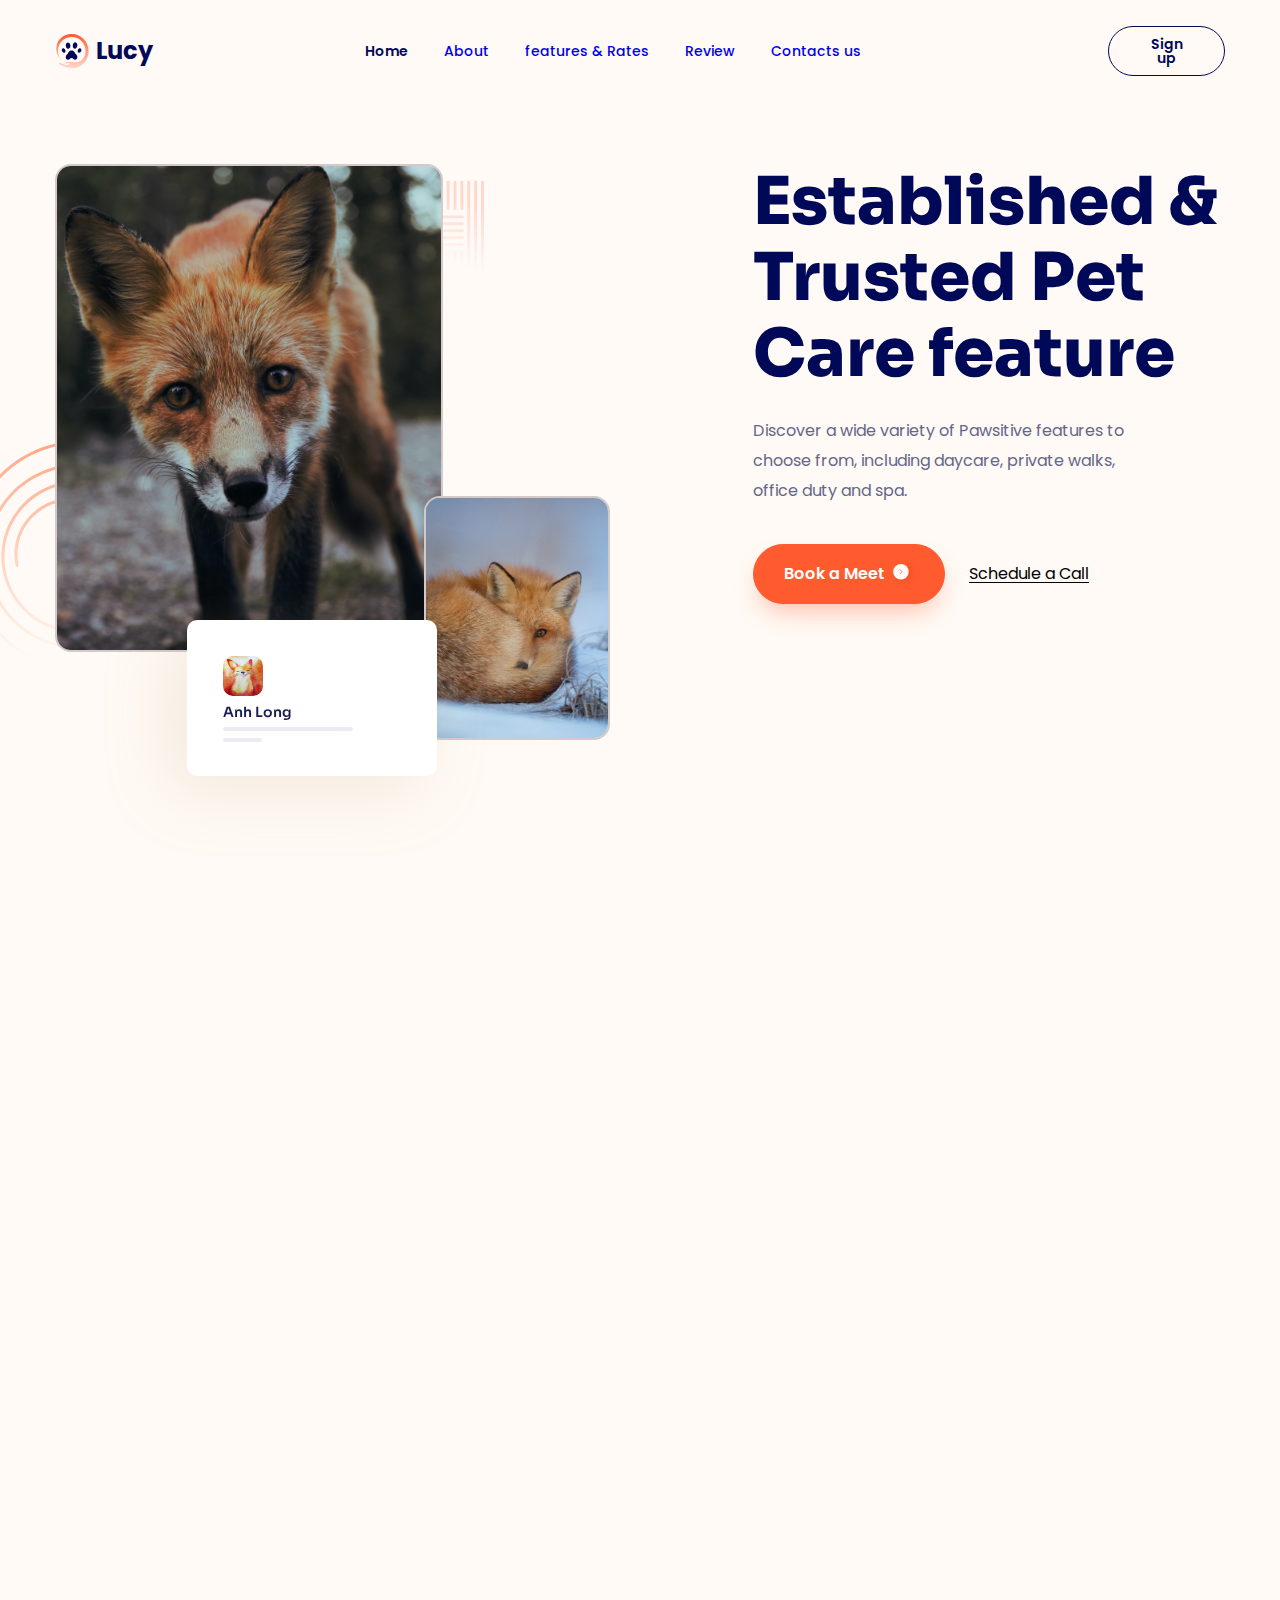
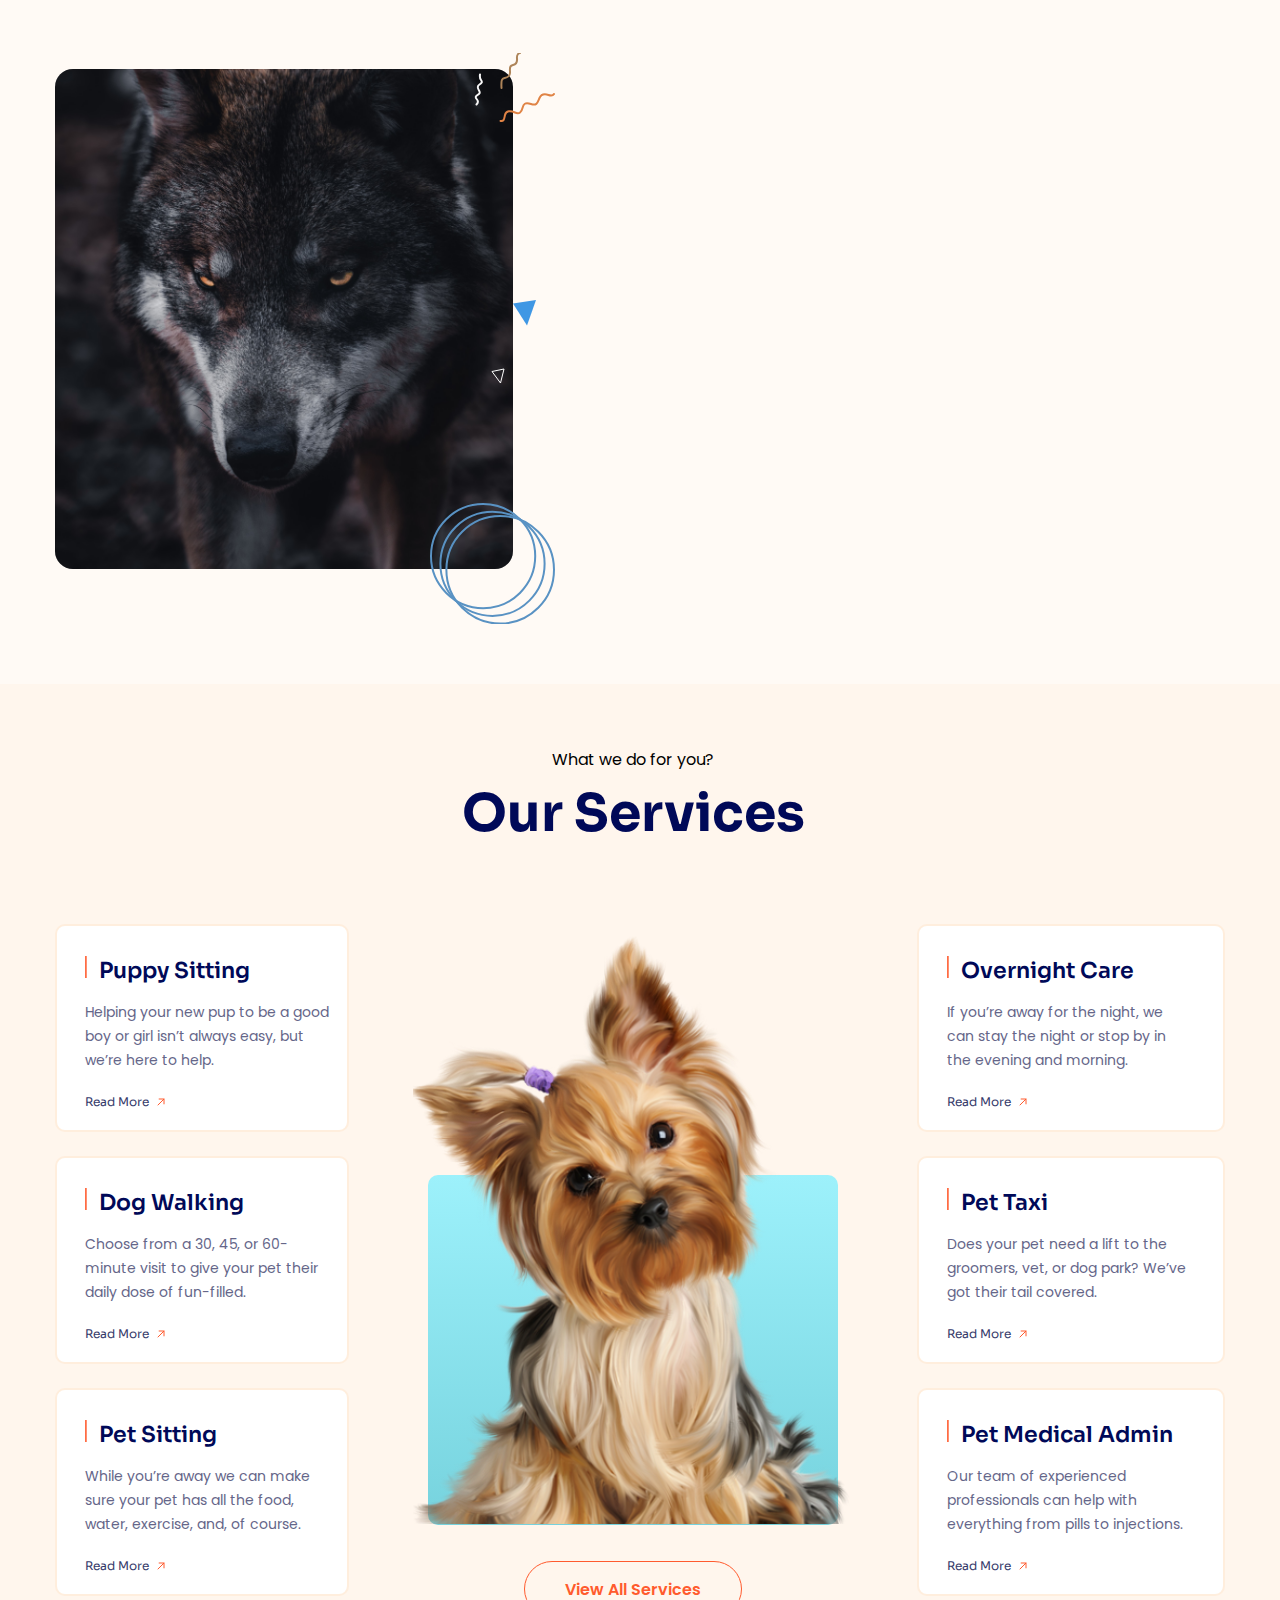
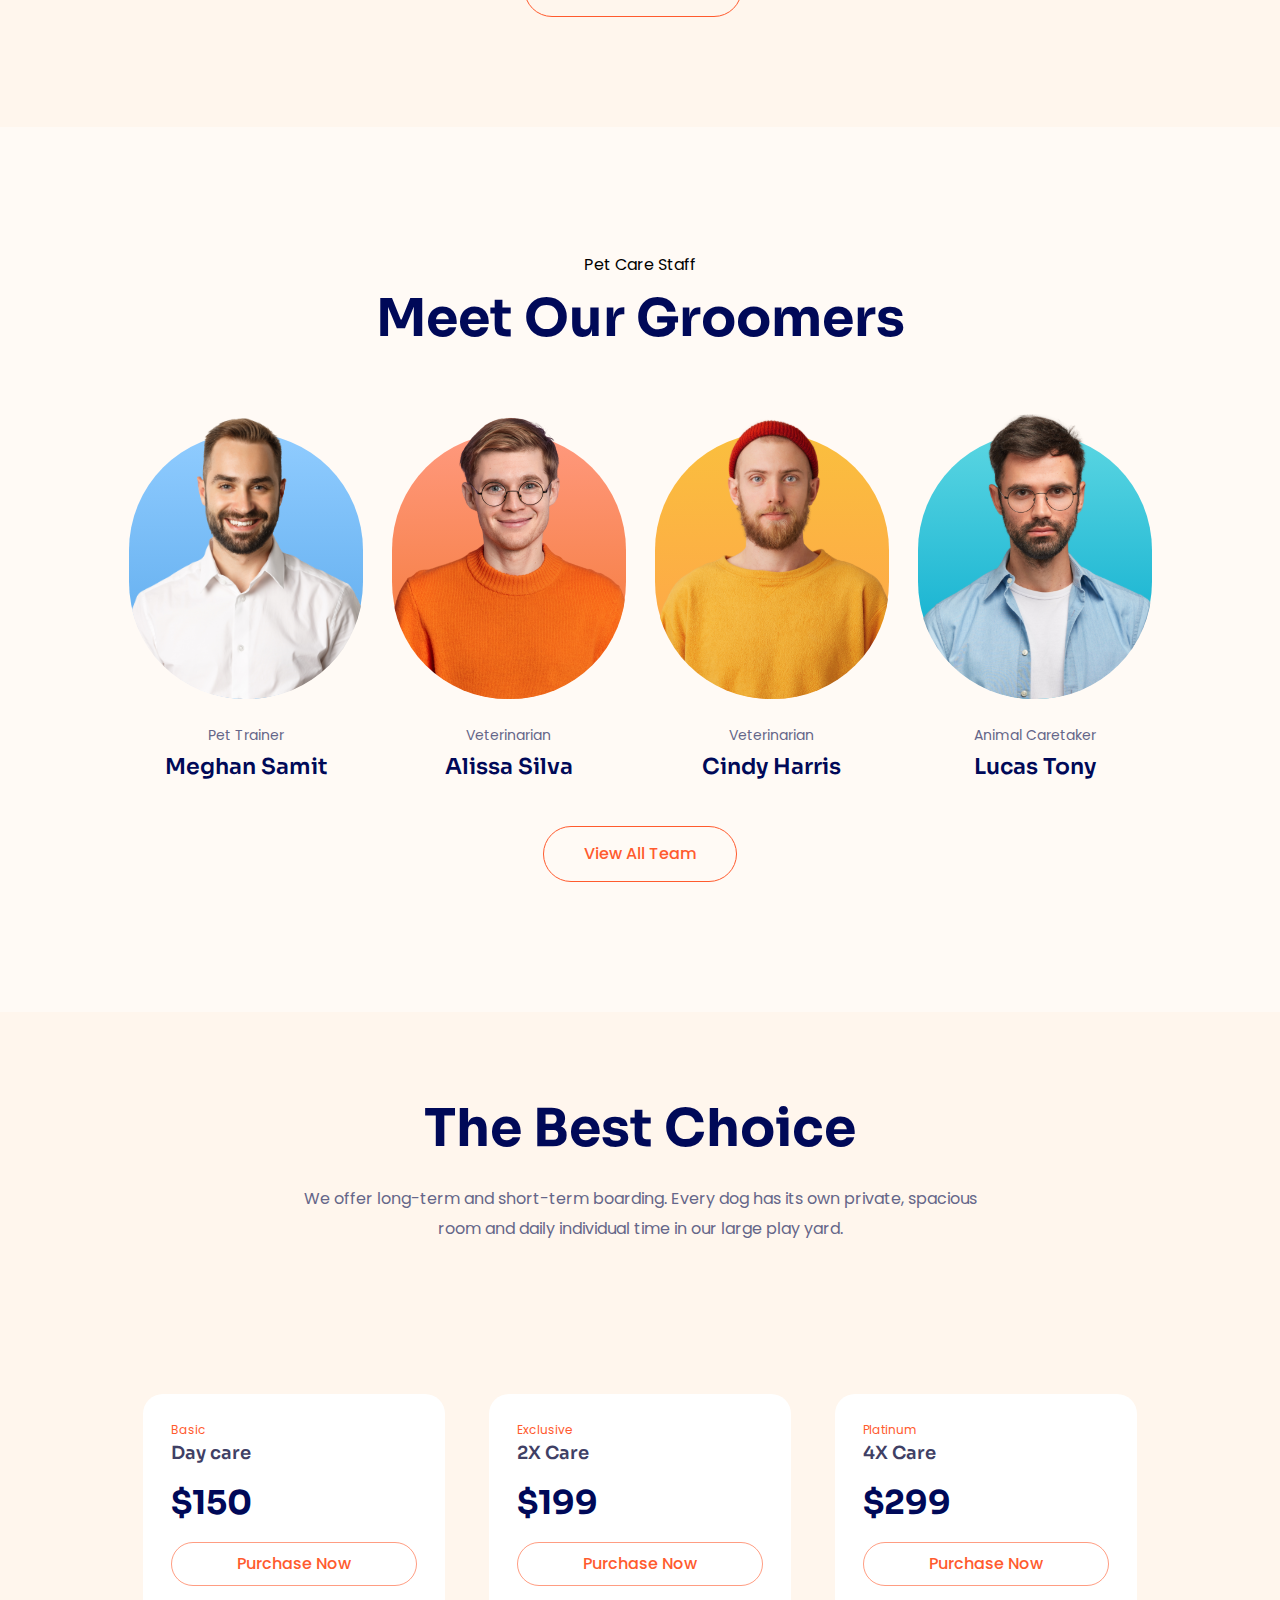
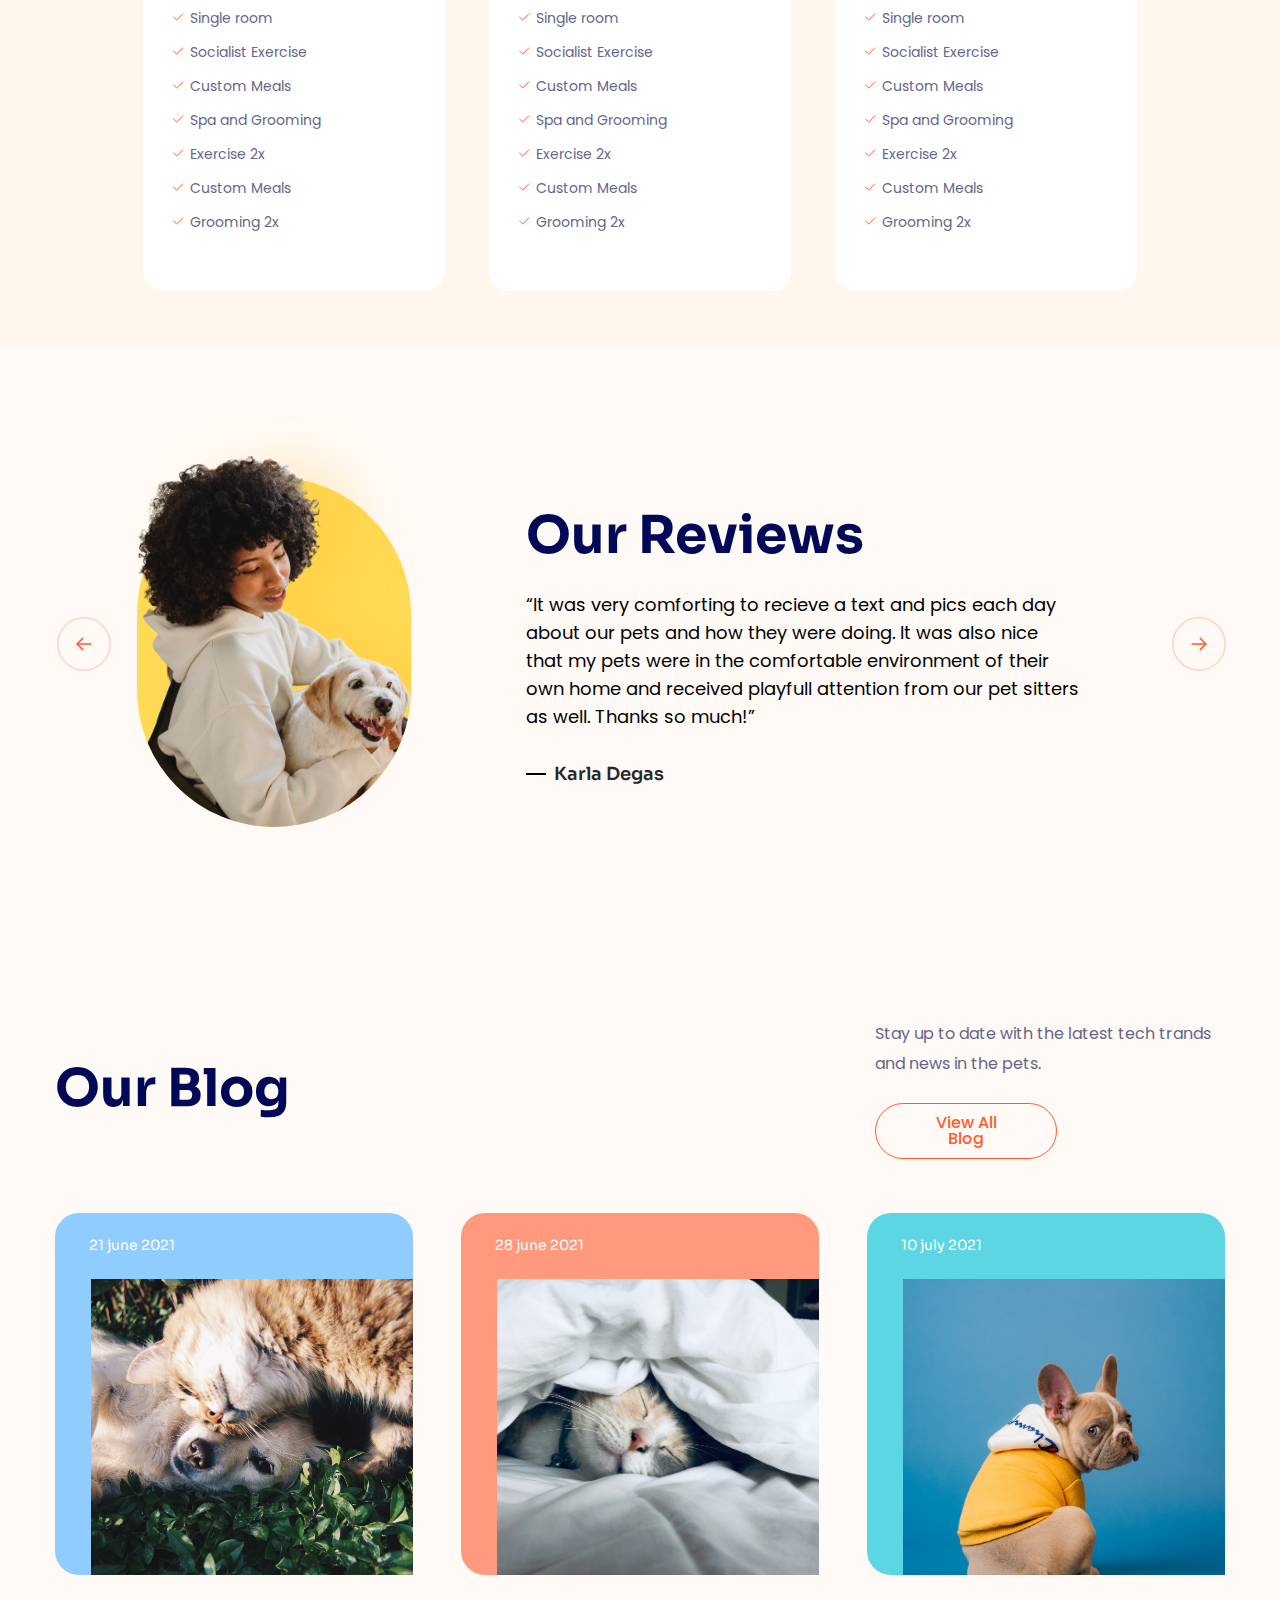
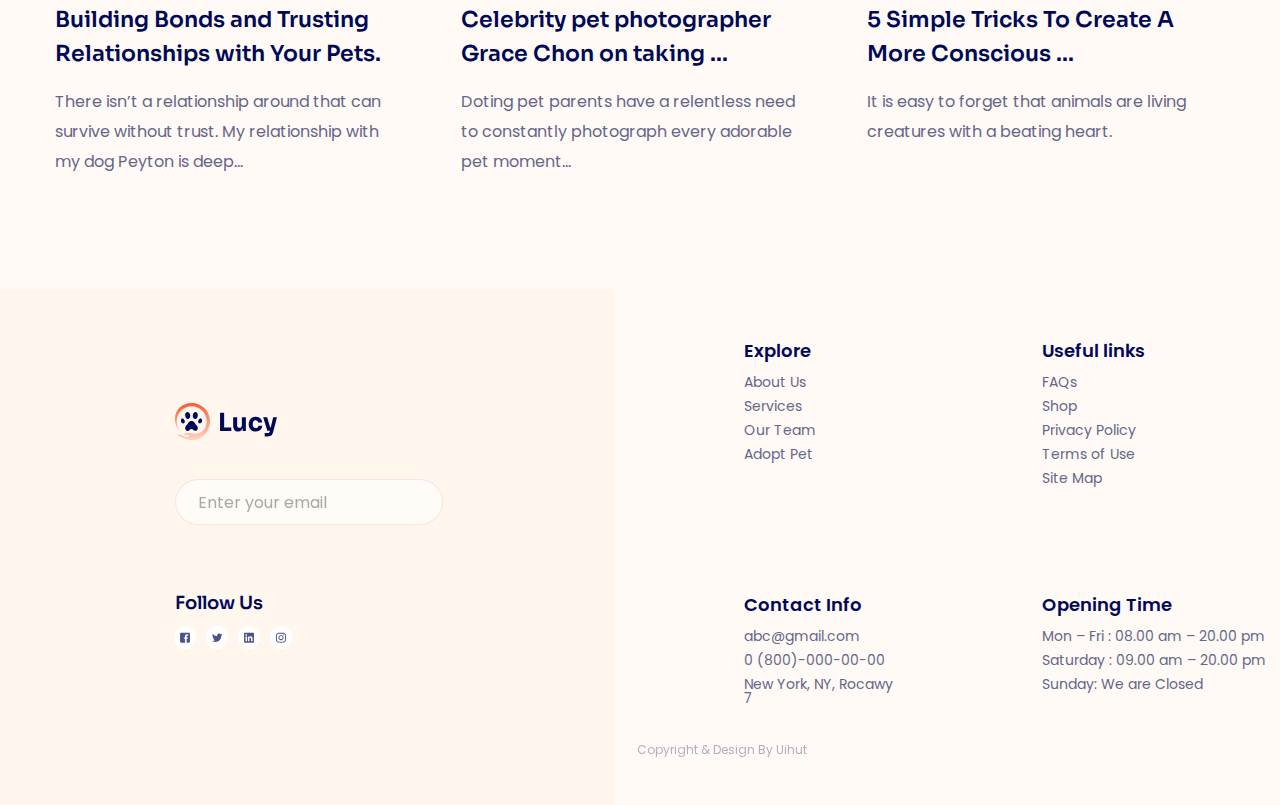
==== commit b3aa78a2: "add hover" ====
--- a/index.html
+++ b/index.html
@@ -94,7 +94,7 @@
       rel="stylesheet"
     />
   </head>
-  <body style="height: 10000px">
+  <body>
     <header class="header fixed">
       <div class="container">
         <header class="header__inside">
@@ -642,7 +642,7 @@
               <div class="blog__item blog__item--01">
                 <div class="blog__item--bg">
                   <img
-                    src="./assets/img/feature/wolf.jpg"
+                    src="./assets/img/blog/krista-mangulsone-9gz3wfHr65U-unsplash.jpg"
                     alt=""
                     class="blog__img"
                   />
@@ -660,7 +660,7 @@
               <div class="blog__item blog__item--01">
                 <div class="blog__item--bg blog__bg--item-02">
                   <img
-                    src="./assets/img/feature/wolf.jpg"
+                    src="./assets/img/blog/kate-stone-matheson-uy5t-CJuIK4-unsplash.jpg"
                     alt=""
                     class="blog__img"
                   />
@@ -678,7 +678,7 @@
               <div class="blog__item blog__item--01">
                 <div class="blog__item--bg blog__bg--item-03">
                   <img
-                    src="./assets/img/feature/wolf.jpg"
+                    src="./assets/img/blog/karsten-winegeart-oU6KZTXhuvk-unsplash.jpg"
                     alt=""
                     class="blog__img"
                   />
@@ -697,6 +697,7 @@
         </div>
       </section>
     </main>
+    <!-- ========== FOOTER ========= -->
     <footer class="footer">
       <div class="footer__inside">
         <div class="footer__left">
@@ -776,7 +777,7 @@
           </div>
           <span class="right__inside--copyright"
             >Copyright & Design By Uihut
-            </span>
+          </span>
         </div>
       </div>
     </footer>
--- a/assets/css/styles.css
+++ b/assets/css/styles.css
@@ -8,8 +8,21 @@
 }
 
 html {
+  font-size: 62.5%;
+}
+
+body {
+  font-size: 1.6rem;
   font-family: "Poppins", sans-serif;
-  font-size: 62.5%;
+  background: #FFFAF5;
+}
+
+input,
+textarea,
+select,
+button {
+  font-size: inherit;
+  font-family: inherit;
 }
 
 /* COMMON */
@@ -58,7 +71,7 @@
 
 .header {
   height: 84px;
-  background: #ffffff;
+  background: #FFFAF5;
   padding-top: 26px;
 }
 
@@ -148,7 +161,6 @@
 .hero {
   width: 100%;
   height: 827px;
-  background: #ffffff;
 }
 
 .hero__inside {
@@ -454,7 +466,6 @@
 
 .feature {
   height: 708px;
-  background: #ffffff;
   padding: 77px 0px 60px;
 }
 
@@ -590,7 +601,7 @@
 .service {
   width: 100%;
   height: 1043px;
-  background: #fffaf5;
+  background: #FFF6ED;
   padding: 68px 0px 120px;
 }
 
@@ -746,7 +757,6 @@
 
 .team {
   height: 885px;
-  background: #fff;
 }
 
 .team__inside {
@@ -840,7 +850,7 @@
 
 .pricing {
   height: 933px;
-  background: #fffaf5;
+  background: #FFF6ED;
 }
 
 .pricing__inside {
@@ -930,7 +940,6 @@
 
 .test {
   height: 491px;
-  background: #ffffff;
   margin-top: 53px;
 }
 
